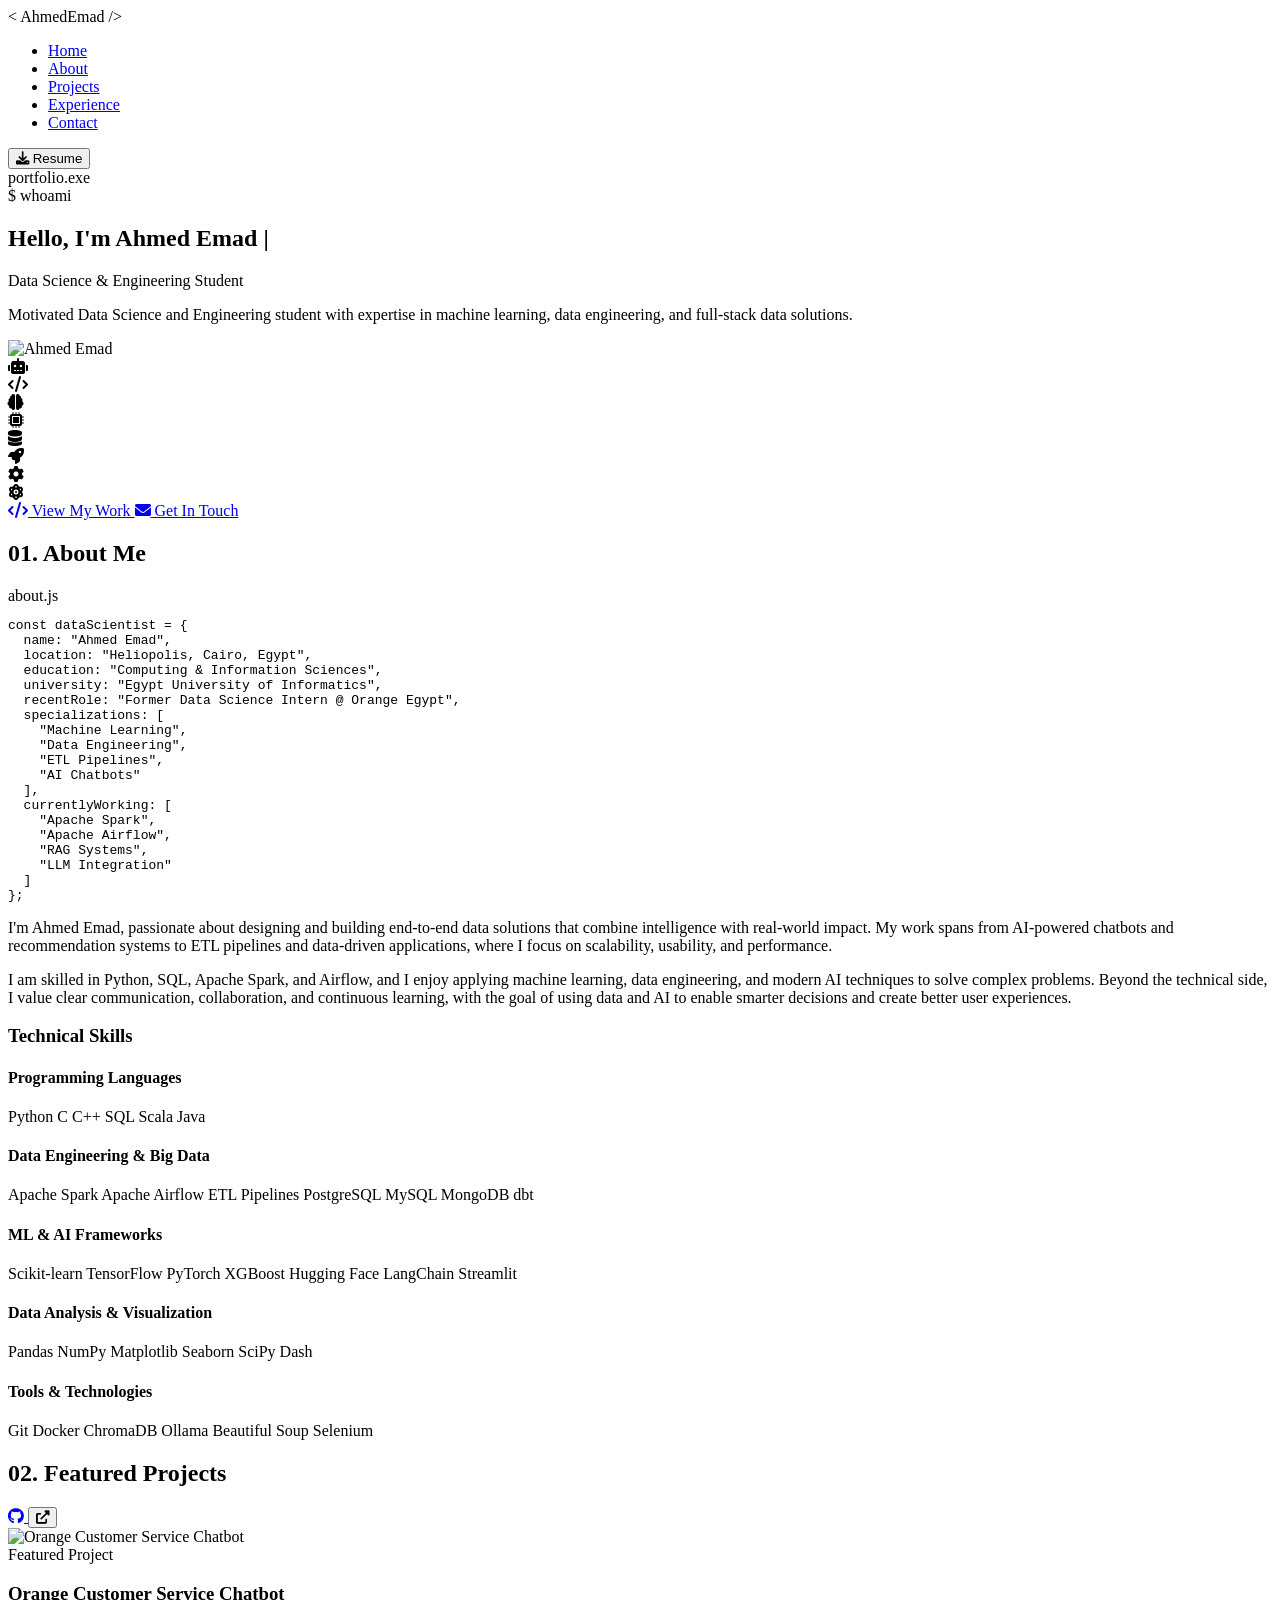
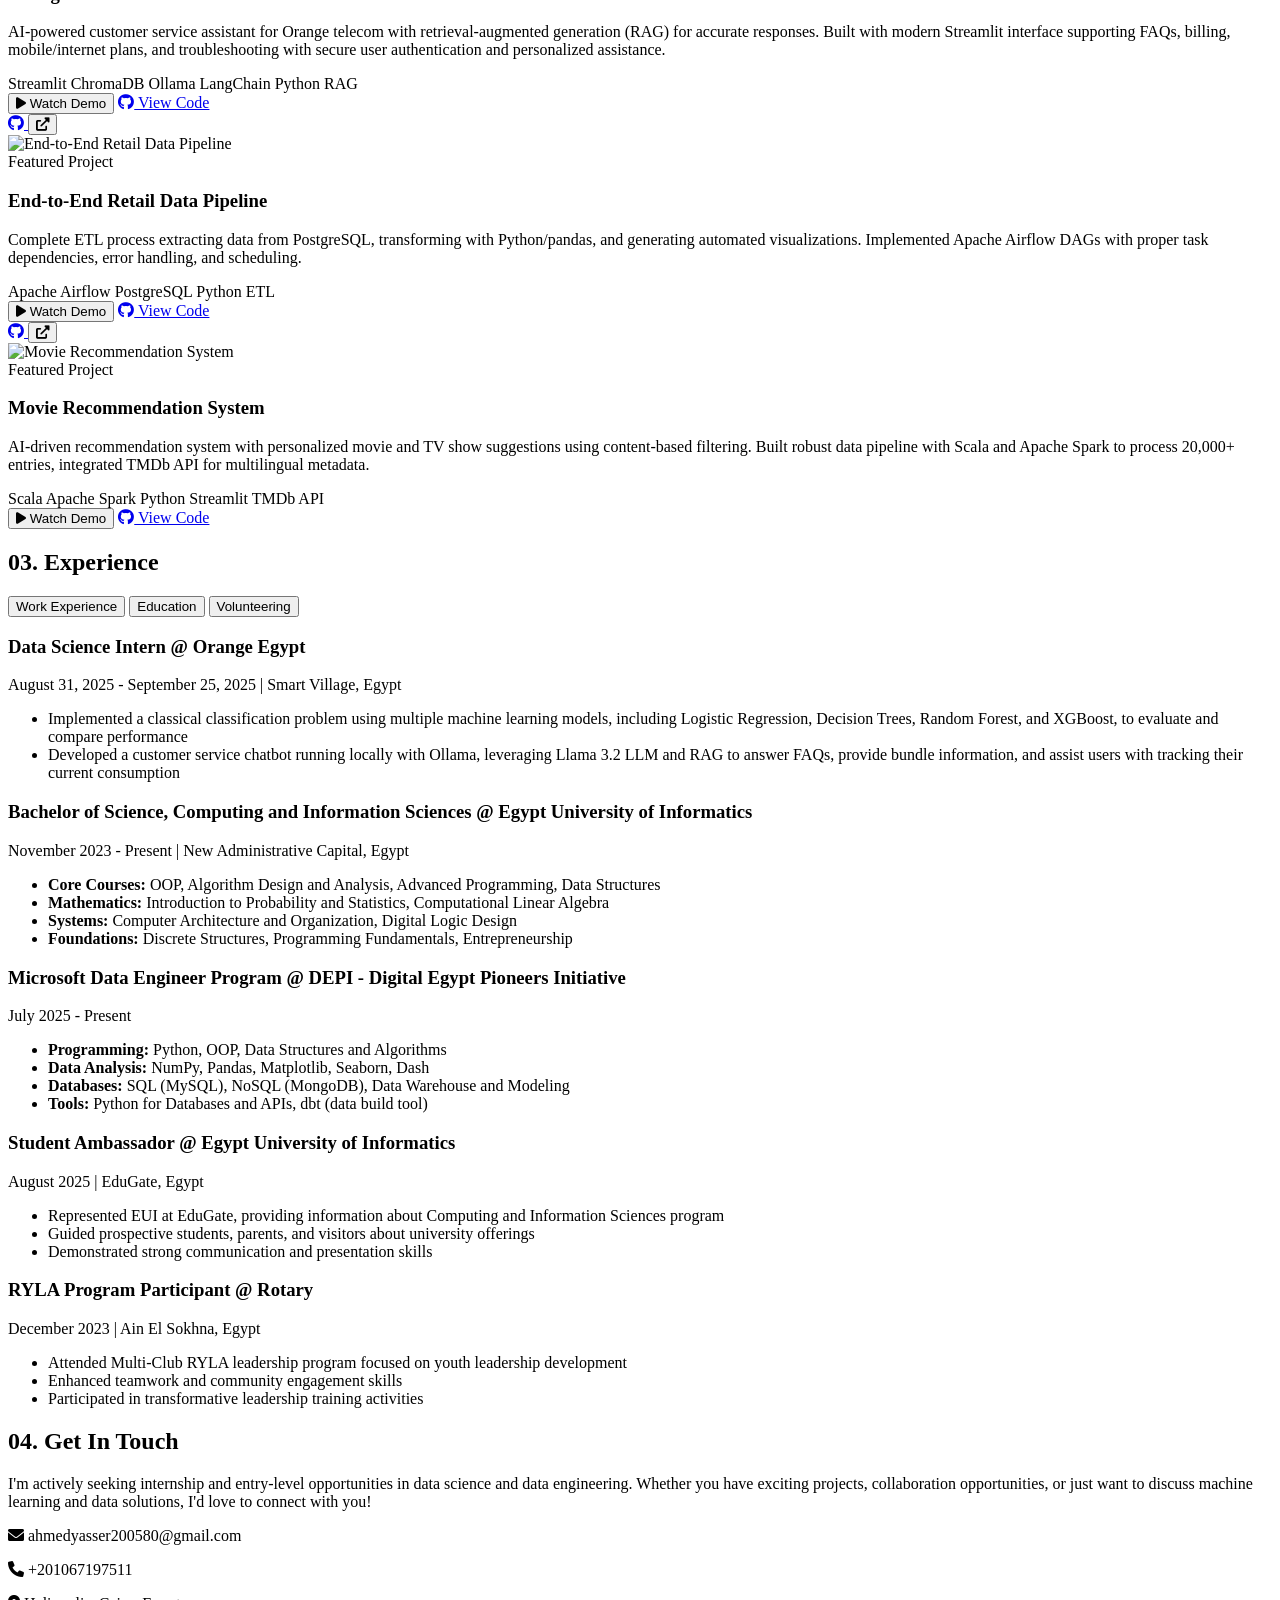
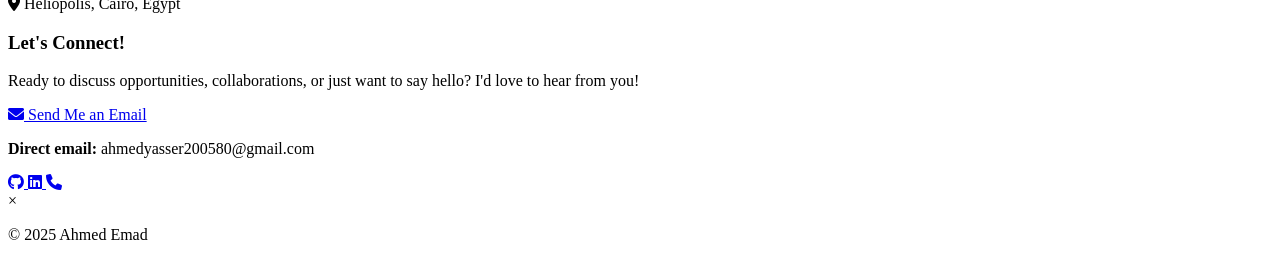
==== index.htm @ 34016d6b "Create index.htm" ====
<!DOCTYPE html>
<html lang="en" data-theme="dark">
<head>
    <meta charset="UTF-8">
    <meta name="viewport" content="width=device-width, initial-scale=1.0">
    <title>Ahmed Emad - Data Science & Engineering Portfolio</title>
    <link rel="stylesheet" href="styles.css">
    <link href="https://cdnjs.cloudflare.com/ajax/libs/font-awesome/6.0.0/css/all.min.css" rel="stylesheet">
    <link href="https://fonts.googleapis.com/css2?family=Fira+Code:wght@300;400;500;600;700&family=Inter:wght@300;400;500;600;700&display=swap" rel="stylesheet">
</head>
<body>
    <!-- Navigation -->
    <nav class="navbar" id="navbar">
        <div class="nav-container">
            <div class="nav-logo">
                <span class="code-bracket">&lt;</span>
                <span class="logo-text">AhmedEmad</span>
                <span class="code-bracket">/&gt;</span>
            </div>
            <ul class="nav-menu" id="nav-menu">
                <li class="nav-item">
                    <a href="#home" class="nav-link">Home</a>
                </li>
                <li class="nav-item">
                    <a href="#about" class="nav-link">About</a>
                </li>
                <li class="nav-item">
                    <a href="#projects" class="nav-link">Projects</a>
                </li>
                <li class="nav-item">
                    <a href="#experience" class="nav-link">Experience</a>
                </li>
                <li class="nav-item">
                    <a href="#contact" class="nav-link">Contact</a>
                </li>
            </ul>
            <div class="nav-controls">
                <button class="resume-btn" id="resume-btn">
                    <i class="fas fa-download"></i>
                    Resume
                </button>
                <div class="hamburger" id="hamburger">
                    <span></span>
                    <span></span>
                    <span></span>
                </div>
            </div>
        </div>
    </nav>

    <!-- Particles Background -->
    <div id="particles-js"></div>

    <!-- Home Section -->
    <section id="home" class="hero">
        <div class="hero-content">
            <div class="hero-main">
                <div class="hero-text">
                    <div class="terminal-window">
                        <div class="terminal-header">
                            <div class="terminal-controls">
                                <span class="control red"></span>
                                <span class="control yellow"></span>
                                <span class="control green"></span>
                            </div>
                            <div class="terminal-title">portfolio.exe</div>
                        </div>
                        <div class="terminal-body">
                            <div class="terminal-line">
                                <span class="prompt">$</span>
                                <span class="command">whoami</span>
                            </div>
                            <div class="terminal-output">
                                <h1 class="hero-title">
                                    <span class="greeting">Hello, I'm</span>
                                    <span class="name typing-text" id="typing-text">Ahmed Emad</span>
                                    <span class="cursor">|</span>
                                </h1>
                                <div class="hero-subtitle">
                                    <span class="role" id="role-text">Data Science & Engineering Student</span>
                                </div>
                                <p class="hero-description">
                                    Motivated Data Science and Engineering student with expertise in machine learning,
                                    data engineering, and full-stack data solutions.
                                </p>
                            </div>
                        </div>
                    </div>
                </div>
                <div class="hero-photo">
                    <div class="photo-container">
                        <div class="photo-frame">
                            <img src="ahmed-photo.jpg" alt="Ahmed Emad" class="profile-photo">
                            <div class="photo-overlay">
                                <div class="photo-border"></div>
                            </div>
                        </div>
                        <div class="photo-decorations">
                            <!-- Floating Tech Icons -->
                            <div class="floating-icon icon-1">
                                <i class="fas fa-robot"></i>
                            </div>
                            <div class="floating-icon icon-2">
                                <i class="fas fa-code"></i>
                            </div>
                            <div class="floating-icon icon-3">
                                <i class="fas fa-brain"></i>
                            </div>
                            <div class="floating-icon icon-4">
                                <i class="fas fa-microchip"></i>
                            </div>
                            <div class="floating-icon icon-5">
                                <i class="fas fa-database"></i>
                            </div>
                            <div class="floating-icon icon-6">
                                <i class="fas fa-rocket"></i>
                            </div>
                            
                            <!-- Geometric Shapes -->
                            <div class="geometric-shape shape-1"></div>
                            <div class="geometric-shape shape-2"></div>
                            
                            <!-- Rotating Elements -->
                            <div class="rotating-element element-1">
                                <i class="fas fa-cog"></i>
                            </div>
                            <div class="rotating-element element-2">
                                <i class="fas fa-atom"></i>
                            </div>
                        </div>
                    </div>
                </div>
            </div>
            <div class="hero-actions">
                <a href="#projects" class="cta-btn primary">
                    <i class="fas fa-code"></i>
                    View My Work
                </a>
                <a href="#contact" class="cta-btn secondary">
                    <i class="fas fa-envelope"></i>
                    Get In Touch
                </a>
            </div>
        </div>
        <div class="scroll-indicator">
            <div class="scroll-arrow"></div>
        </div>
    </section>

    <!-- About Section -->
    <section id="about" class="section">
        <div class="container">
            <h2 class="section-title">
                <span class="section-number">01.</span>
                About Me
                <span class="title-underline"></span>
            </h2>
            <div class="about-content">
                <div class="about-text">
                    <div class="code-block">
                        <div class="code-header">
                            <span class="file-name">about.js</span>
                        </div>
                        <div class="code-content">
                            <pre><code><span class="keyword">const</span> <span class="variable">dataScientist</span> = {
  <span class="property">name</span>: <span class="string">"Ahmed Emad"</span>,
  <span class="property">location</span>: <span class="string">"Heliopolis, Cairo, Egypt"</span>,
  <span class="property">education</span>: <span class="string">"Computing & Information Sciences"</span>,
  <span class="property">university</span>: <span class="string">"Egypt University of Informatics"</span>,
  <span class="property">recentRole</span>: <span class="string">"Former Data Science Intern @ Orange Egypt"</span>,
  <span class="property">specializations</span>: [
    <span class="string">"Machine Learning"</span>,
    <span class="string">"Data Engineering"</span>,
    <span class="string">"ETL Pipelines"</span>,
    <span class="string">"AI Chatbots"</span>
  ],
  <span class="property">currentlyWorking</span>: [
    <span class="string">"Apache Spark"</span>,
    <span class="string">"Apache Airflow"</span>,
    <span class="string">"RAG Systems"</span>,
    <span class="string">"LLM Integration"</span>
  ]
};</code></pre>
                        </div>
                    </div>
                    <p>
                        I'm Ahmed Emad, passionate about designing and building end-to-end data solutions that combine intelligence with real-world impact. My work spans from AI-powered chatbots and recommendation systems to ETL pipelines and data-driven applications, where I focus on scalability, usability, and performance.
                    </p>
                    <p>
                        I am skilled in Python, SQL, Apache Spark, and Airflow, and I enjoy applying machine learning, data engineering, and modern AI techniques to solve complex problems. Beyond the technical side, I value clear communication, collaboration, and continuous learning, with the goal of using data and AI to enable smarter decisions and create better user experiences.
                    </p>
                </div>
                <div class="skills-section">
                    <h3>Technical Skills</h3>
                    <div class="skills-grid">
                        <div class="skill-category">
                            <h4>Programming Languages</h4>
                            <div class="skill-tags">
                                <span class="skill-tag">Python</span>
                                <span class="skill-tag">C</span>
                                <span class="skill-tag">C++</span>
                                <span class="skill-tag">SQL</span>
                                <span class="skill-tag">Scala</span>
                                <span class="skill-tag">Java</span>
                            </div>
                        </div>
                        <div class="skill-category">
                            <h4>Data Engineering & Big Data</h4>
                            <div class="skill-tags">
                                <span class="skill-tag">Apache Spark</span>
                                <span class="skill-tag">Apache Airflow</span>
                                <span class="skill-tag">ETL Pipelines</span>
                                <span class="skill-tag">PostgreSQL</span>
                                <span class="skill-tag">MySQL</span>
                                <span class="skill-tag">MongoDB</span>
                                <span class="skill-tag">dbt</span>
                            </div>
                        </div>
                        <div class="skill-category">
                            <h4>ML & AI Frameworks</h4>
                            <div class="skill-tags">
                                <span class="skill-tag">Scikit-learn</span>
                                <span class="skill-tag">TensorFlow</span>
                                <span class="skill-tag">PyTorch</span>
                                <span class="skill-tag">XGBoost</span>
                                <span class="skill-tag">Hugging Face</span>
                                <span class="skill-tag">LangChain</span>
                                <span class="skill-tag">Streamlit</span>
                            </div>
                        </div>
                        <div class="skill-category">
                            <h4>Data Analysis & Visualization</h4>
                            <div class="skill-tags">
                                <span class="skill-tag">Pandas</span>
                                <span class="skill-tag">NumPy</span>
                                <span class="skill-tag">Matplotlib</span>
                                <span class="skill-tag">Seaborn</span>
                                <span class="skill-tag">SciPy</span>
                                <span class="skill-tag">Dash</span>
                            </div>
                        </div>
                        <div class="skill-category">
                            <h4>Tools & Technologies</h4>
                            <div class="skill-tags">
                                <span class="skill-tag">Git</span>
                                <span class="skill-tag">Docker</span>
                                <span class="skill-tag">ChromaDB</span>
                                <span class="skill-tag">Ollama</span>
                                <span class="skill-tag">Beautiful Soup</span>
                                <span class="skill-tag">Selenium</span>
                            </div>
                        </div>
                    </div>
                </div>
            </div>
        </div>
    </section>

    <!-- Projects Section -->
    <section id="projects" class="section">
        <div class="container">
            <h2 class="section-title">
                <span class="section-number">02.</span>
                Featured Projects
                <span class="title-underline"></span>
            </h2>
            <div class="projects-grid">
                <div class="project-card featured">
                    <div class="project-image">
                        <div class="project-overlay">
                            <div class="project-links">
                                <a href="https://github.com/AhmedYasserEssam/Orange_customer_service_chatbot.git" class="project-link" target="_blank" rel="noopener noreferrer">
                                    <i class="fab fa-github"></i>
                                </a>
                                <button class="project-link video-expand-btn" onclick="openVideoModal('orange-chatbot-video')">
                                    <i class="fas fa-external-link-alt"></i>
                                </button>
                            </div>
                        </div>
                        <img src="orange_logo.png" alt="Orange Customer Service Chatbot">
                    </div>
                    <div class="project-content">
                        <span class="project-type">Featured Project</span>
                        <h3 class="project-title">Orange Customer Service Chatbot</h3>
                        <p class="project-description">
                            AI-powered customer service assistant for Orange telecom with retrieval-augmented generation (RAG)
                            for accurate responses. Built with modern Streamlit interface supporting FAQs, billing, mobile/internet
                            plans, and troubleshooting with secure user authentication and personalized assistance.
                        </p>
                        <div class="project-tech">
                            <span class="tech-tag">Streamlit</span>
                            <span class="tech-tag">ChromaDB</span>
                            <span class="tech-tag">Ollama</span>
                            <span class="tech-tag">LangChain</span>
                            <span class="tech-tag">Python</span>
                            <span class="tech-tag">RAG</span>
                        </div>
                        <div class="project-actions">
                            <button class="demo-video-btn" onclick="openVideoModal('orange-chatbot-video')">
                                <i class="fas fa-play"></i>
                                Watch Demo
                            </button>
                            <a href="https://github.com/AhmedYasserEssam/Orange_customer_service_chatbot.git" class="github-btn" target="_blank" rel="noopener noreferrer">
                                <i class="fab fa-github"></i>
                                View Code
                            </a>
                        </div>
                    </div>
                </div>

                <div class="project-card featured">
                    <div class="project-image">
                        <div class="project-overlay">
                            <div class="project-links">
                                <a href="https://github.com/AhmedYasserEssam/Retail-Data-Pipeline.git" class="project-link" target="_blank" rel="noopener noreferrer">
                                    <i class="fab fa-github"></i>
                                </a>
                                <button class="project-link video-expand-btn" onclick="openVideoModal('capstone-project-video')">
                                    <i class="fas fa-external-link-alt"></i>
                                </button>
                            </div>
                        </div>
                        <img src="ETL_photo.jpg" alt="End-to-End Retail Data Pipeline">
                    </div>
                    <div class="project-content">
                        <span class="project-type">Featured Project</span>
                        <h3 class="project-title">End-to-End Retail Data Pipeline</h3>
                        <p class="project-description">
                            Complete ETL process extracting data from PostgreSQL, transforming with Python/pandas,
                            and generating automated visualizations. Implemented Apache Airflow DAGs with proper
                            task dependencies, error handling, and scheduling.
                        </p>
                        <div class="project-tech">
                            <span class="tech-tag">Apache Airflow</span>
                            <span class="tech-tag">PostgreSQL</span>
                            <span class="tech-tag">Python</span>
                            <span class="tech-tag">ETL</span>
                        </div>
                        <div class="project-actions">
                            <button class="demo-video-btn" onclick="openVideoModal('capstone-project-video')">
                                <i class="fas fa-play"></i>
                                Watch Demo
                            </button>
                            <a href="https://github.com/AhmedYasserEssam/Retail-Data-Pipeline.git" class="github-btn" target="_blank" rel="noopener noreferrer">
                                <i class="fab fa-github"></i>
                                View Code
                            </a>
                        </div>
                    </div>
                </div>

                <div class="project-card featured">
                    <div class="project-image">
                        <div class="project-overlay">
                            <div class="project-links">
                                <a href="https://github.com/AhmedYasserEssam/MovieMate-AI.git" class="project-link" target="_blank" rel="noopener noreferrer">
                                    <i class="fab fa-github"></i>
                                </a>
                                <button class="project-link video-expand-btn" onclick="openVideoModal('moviemate-ai-video')">
                                    <i class="fas fa-external-link-alt"></i>
                                </button>
                            </div>
                        </div>
                        <img src="MovieMateAI.jpg" alt="Movie Recommendation System">
                    </div>
                    <div class="project-content">
                        <span class="project-type">Featured Project</span>
                        <h3 class="project-title">Movie Recommendation System</h3>
                        <p class="project-description">
                            AI-driven recommendation system with personalized movie and TV show suggestions using
                            content-based filtering. Built robust data pipeline with Scala and Apache Spark to
                            process 20,000+ entries, integrated TMDb API for multilingual metadata.
                        </p>
                        <div class="project-tech">
                            <span class="tech-tag">Scala</span>
                            <span class="tech-tag">Apache Spark</span>
                            <span class="tech-tag">Python</span>
                            <span class="tech-tag">Streamlit</span>
                            <span class="tech-tag">TMDb API</span>
                        </div>
                        <div class="project-actions">
                            <button class="demo-video-btn" onclick="openVideoModal('moviemate-ai-video')">
                                <i class="fas fa-play"></i>
                                Watch Demo
                            </button>
                            <a href="https://github.com/AhmedYasserEssam/MovieMate-AI.git" class="github-btn" target="_blank" rel="noopener noreferrer">
                                <i class="fab fa-github"></i>
                                View Code
                            </a>
                        </div>
                    </div>
                </div>

            </div>
        </div>
    </section>

    <!-- Experience Section -->
    <section id="experience" class="section">
        <div class="container">
            <h2 class="section-title">
                <span class="section-number">03.</span>
                Experience
                <span class="title-underline"></span>
            </h2>
            <div class="experience-content">
                <div class="experience-tabs">
                    <button class="tab-button active" data-tab="work">
                        Work Experience
                    </button>
                    <button class="tab-button" data-tab="education">
                        Education
                    </button>
                    <button class="tab-button" data-tab="volunteering">
                        Volunteering
                    </button>
                </div>
                <div class="experience-panels">
                    <div class="experience-panel active" id="work">
                        <div class="experience-item">
                            <h3 class="experience-title">
                                Data Science Intern
                                <span class="company">@ Orange Egypt</span>
                            </h3>
                            <p class="experience-date">August 31, 2025 - September 25, 2025 | Smart Village, Egypt</p>
                            <ul class="experience-list">
                                <li>Implemented a classical classification problem using multiple machine learning models, including Logistic Regression, Decision Trees, Random Forest, and XGBoost, to evaluate and compare performance</li>
                                <li>Developed a customer service chatbot running locally with Ollama, leveraging Llama 3.2 LLM and RAG to answer FAQs, provide bundle information, and assist users with tracking their current consumption</li>
                            </ul>
                        </div>
                    </div>
                    <div class="experience-panel" id="education">
                        <div class="experience-item">
                            <h3 class="experience-title">
                                Bachelor of Science, Computing and Information Sciences
                                <span class="company">@ Egypt University of Informatics</span>
                            </h3>
                            <p class="experience-date">November 2023 - Present | New Administrative Capital, Egypt</p>
                            <ul class="experience-list">
                                <li><strong>Core Courses:</strong> OOP, Algorithm Design and Analysis, Advanced Programming, Data Structures</li>
                                <li><strong>Mathematics:</strong> Introduction to Probability and Statistics, Computational Linear Algebra</li>
                                <li><strong>Systems:</strong> Computer Architecture and Organization, Digital Logic Design</li>
                                <li><strong>Foundations:</strong> Discrete Structures, Programming Fundamentals, Entrepreneurship</li>
                            </ul>
                        </div>
                        <div class="experience-item">
                            <h3 class="experience-title">
                                Microsoft Data Engineer Program
                                <span class="company">@ DEPI - Digital Egypt Pioneers Initiative</span>
                            </h3>
                            <p class="experience-date">July 2025 - Present</p>
                            <ul class="experience-list">
                                <li><strong>Programming:</strong> Python, OOP, Data Structures and Algorithms</li>
                                <li><strong>Data Analysis:</strong> NumPy, Pandas, Matplotlib, Seaborn, Dash</li>
                                <li><strong>Databases:</strong> SQL (MySQL), NoSQL (MongoDB), Data Warehouse and Modeling</li>
                                <li><strong>Tools:</strong> Python for Databases and APIs, dbt (data build tool)</li>
                            </ul>
                        </div>
                    </div>
                    <div class="experience-panel" id="volunteering">
                        <div class="experience-item">
                            <h3 class="experience-title">
                                Student Ambassador
                                <span class="company">@ Egypt University of Informatics</span>
                            </h3>
                            <p class="experience-date">August 2025 | EduGate, Egypt</p>
                            <ul class="experience-list">
                                <li>Represented EUI at EduGate, providing information about Computing and Information Sciences program</li>
                                <li>Guided prospective students, parents, and visitors about university offerings</li>
                                <li>Demonstrated strong communication and presentation skills</li>
                            </ul>
                        </div>
                        <div class="experience-item">
                            <h3 class="experience-title">
                                RYLA Program Participant
                                <span class="company">@ Rotary</span>
                            </h3>
                            <p class="experience-date">December 2023 | Ain El Sokhna, Egypt</p>
                            <ul class="experience-list">
                                <li>Attended Multi-Club RYLA leadership program focused on youth leadership development</li>
                                <li>Enhanced teamwork and community engagement skills</li>
                                <li>Participated in transformative leadership training activities</li>
                            </ul>
                        </div>
                    </div>
                </div>
            </div>
        </div>
    </section>

    <!-- Contact Section -->
    <section id="contact" class="section">
        <div class="container">
            <h2 class="section-title">
                <span class="section-number">04.</span>
                Get In Touch
                <span class="title-underline"></span>
            </h2>
            <div class="contact-content">
                <div class="contact-text">
                    <p class="contact-description">
                        I'm actively seeking internship and entry-level opportunities in data science and data engineering.
                        Whether you have exciting projects, collaboration opportunities, or just want to discuss
                        machine learning and data solutions, I'd love to connect with you!
                    </p>
                    <div class="contact-info">
                        <p><i class="fas fa-envelope"></i> ahmedyasser200580@gmail.com</p>
                        <p><i class="fas fa-phone"></i> +201067197511</p>
                        <p><i class="fas fa-map-marker-alt"></i> Heliopolis, Cairo, Egypt</p>
                    </div>
                </div>
                <div class="contact-form-container">
                    <div class="contact-cta">
                        <h3>Let's Connect!</h3>
                        <p>Ready to discuss opportunities, collaborations, or just want to say hello? I'd love to hear from you!</p>
                        <a href="mailto:ahmedyasser200580@gmail.com?subject=Portfolio%20Inquiry&body=Hello%20Ahmed,%0D%0A%0D%0AI%20found%20your%20portfolio%20and%20would%20like%20to%20get%20in%20touch%20about:%0D%0A%0D%0A" class="email-btn">
                            <i class="fas fa-envelope"></i>
                            Send Me an Email
                        </a>
                        <div class="email-preview">
                            <p><strong>Direct email:</strong> ahmedyasser200580@gmail.com</p>
                        </div>
                    </div>
                </div>
                <div class="social-links">
                    <a href="https://github.com/AhmedYasserEssam" class="social-link" title="GitHub Profile" target="_blank" rel="noopener noreferrer">
                        <i class="fab fa-github"></i>
                    </a>
                    <a href="https://www.linkedin.com/in/ahmed-yasser-essam" class="social-link" title="LinkedIn Profile" target="_blank" rel="noopener noreferrer">
                        <i class="fab fa-linkedin"></i>
                    </a>
                    <a href="tel:+201067197511" class="social-link" title="Call Me">
                        <i class="fas fa-phone"></i>
                    </a>
                </div>
            </div>
        </div>
    </section>

    <!-- Video Modal -->
    <div id="video-modal" class="video-modal">
        <div class="video-modal-content">
            <span class="video-modal-close" onclick="closeVideoModal()">&times;</span>
            <video id="orange-chatbot-video" controls autoplay loop muted width="100%" height="auto" style="display: none;">
                <source src="orange-chatbot-demo.mp4" type="video/mp4; codecs=avc1.42E01E,mp4a.40.2">
                <source src="orange-chatbot-demo.webm" type="video/webm; codecs=vp9,vorbis">
                Your browser does not support the video tag.
            </video>
            <video id="capstone-project-video" controls autoplay loop muted width="100%" height="auto" style="display: none;">
                <source src="Capstone_project.mp4" type="video/mp4">
                Your browser does not support the video tag.
            </video>
            <video id="moviemate-ai-video" controls autoplay loop muted width="100%" height="auto" style="display: none;">
                <source src="MovieMateAI.mp4" type="video/mp4">
                Your browser does not support the video tag.
            </video>
            <div id="orange-chatbot-info" class="video-modal-info" style="display: none;">
                <h3>Orange Customer Service Chatbot</h3>
                <p>AI-powered customer service assistant with retrieval-augmented generation (RAG)</p>
            </div>
            <div id="capstone-project-info" class="video-modal-info" style="display: none;">
                <h3>End-to-End Retail Data Pipeline</h3>
                <p>Complete ETL process with Apache Airflow, PostgreSQL, and automated visualizations</p>
            </div>
            <div id="moviemate-ai-info" class="video-modal-info" style="display: none;">
                <h3>Movie Recommendation System</h3>
                <p>AI-driven recommendation system with Scala, Apache Spark, and TMDb API integration</p>
            </div>
        </div>
    </div>

    <!-- Footer -->
    <footer class="footer">
        <div class="container">
            <p>&copy; 2025 Ahmed Emad</p>
        </div>
    </footer>

    <!-- Scripts -->
    <script src="https://cdn.jsdelivr.net/particles.js/2.0.0/particles.min.js"></script>
    <script src="script.js"></script>
</body>
</html>
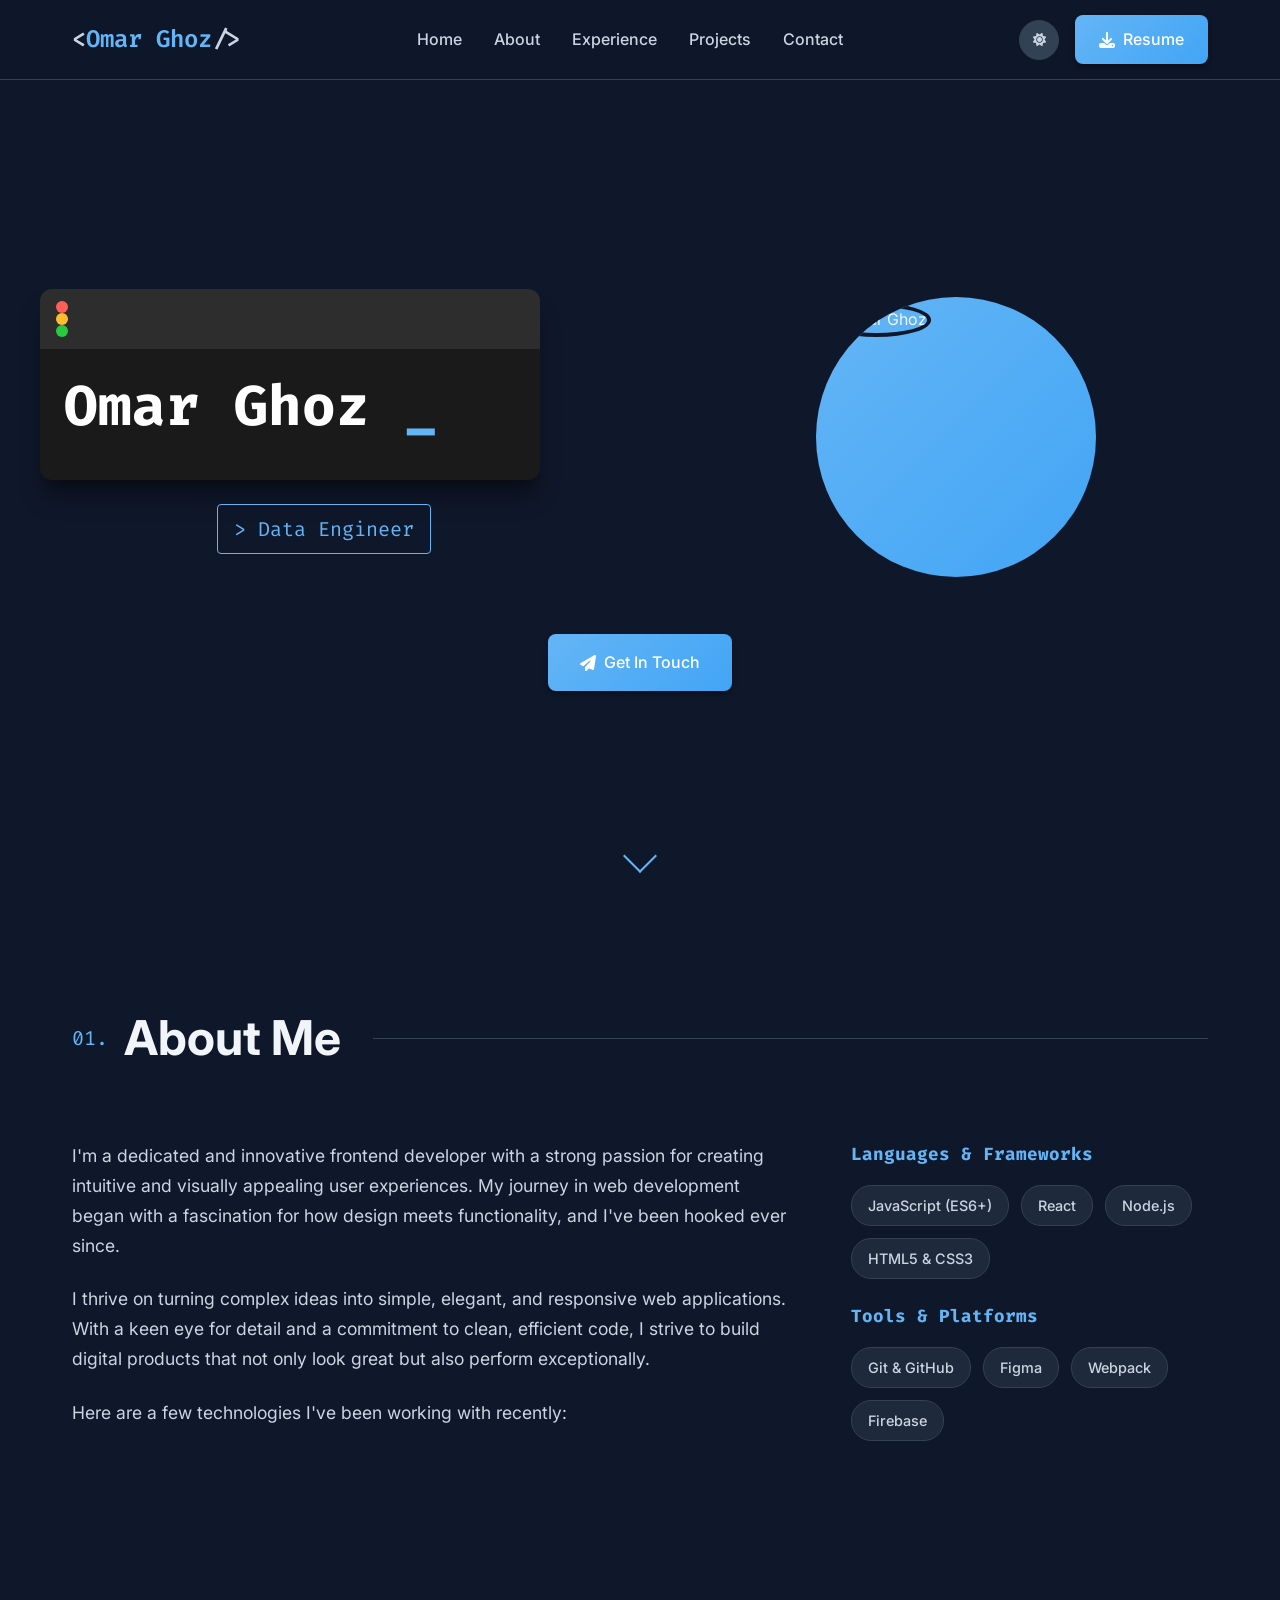
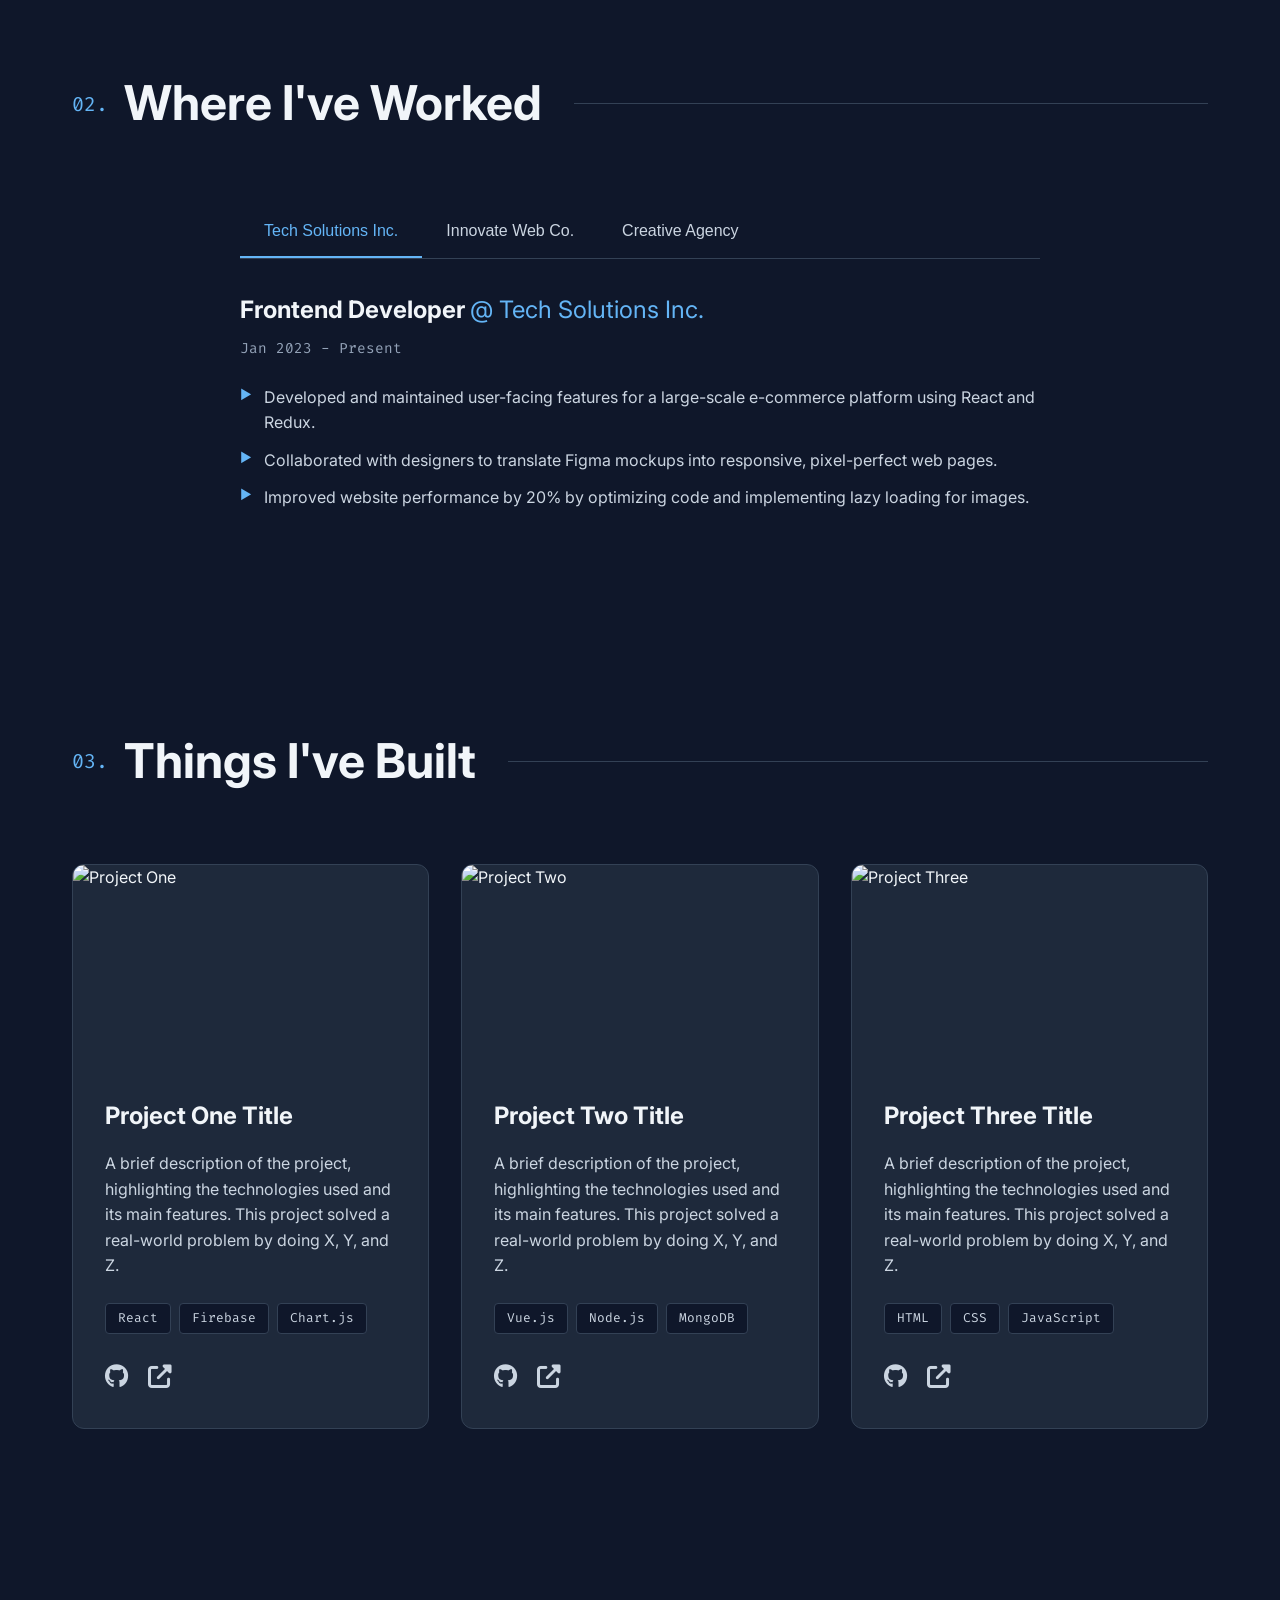
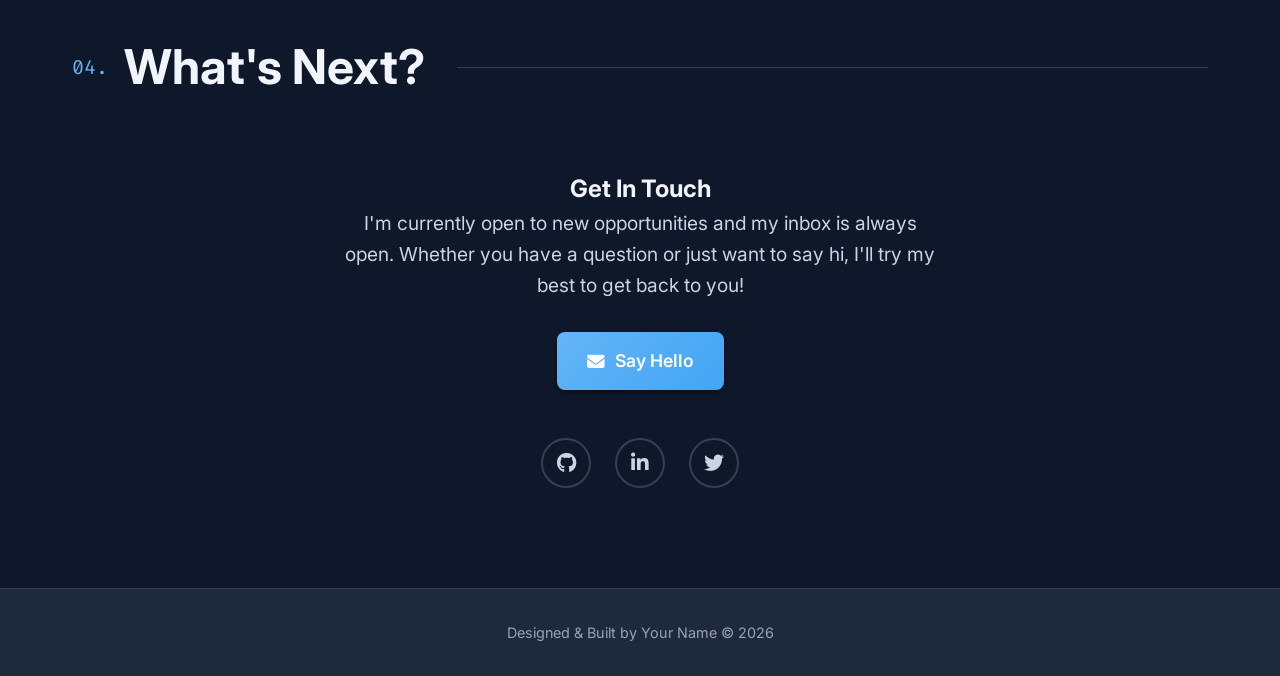
==== commit 1e10d2cd: "Update index.htm" ====
--- a/index.htm
+++ b/index.htm
@@ -3,42 +3,851 @@
 <head>
     <meta charset="UTF-8">
     <meta name="viewport" content="width=device-width, initial-scale=1.0">
-    <title>Ahmed Emad - Data Science & Engineering Portfolio</title>
-    <link rel="stylesheet" href="styles.css">
-    <link href="https://cdnjs.cloudflare.com/ajax/libs/font-awesome/6.0.0/css/all.min.css" rel="stylesheet">
-    <link href="https://fonts.googleapis.com/css2?family=Fira+Code:wght@300;400;500;600;700&family=Inter:wght@300;400;500;600;700&display=swap" rel="stylesheet">
+    <title>Portfolio | Omar Ghoz</title>
+    <!-- Fonts -->
+    <link rel="preconnect" href="https://fonts.googleapis.com">
+    <link rel="preconnect" href="https://fonts.gstatic.com" crossorigin>
+    <link href="https://fonts.googleapis.com/css2?family=Inter:wght@400;500;600;700&family=Fira+Code:wght@400;500&display=swap" rel="stylesheet">
+    <!-- Icons -->
+    <link rel="stylesheet" href="https://cdnjs.cloudflare.com/ajax/libs/font-awesome/6.5.1/css/all.min.css" xintegrity="sha512-DTOQO9RWCH3ppGqcWaEA1BIZOC6xxalwEsw9c2QQeAIftl+Vegovlnee1c9QX4TctnWMn13TZye+giMm8e2LwA==" crossorigin="anonymous" referrerpolicy="no-referrer" />
+    <style>
+        /* CSS Reset and Variables */
+        :root {
+            /* Light Theme Colors */
+            --bg-primary: #ffffff;
+            --bg-secondary: #f8fafc;
+            --bg-tertiary: #e2e8f0;
+            --text-primary: #1a202c;
+            --text-secondary: #4a5568;
+            --text-muted: #718096;
+            --accent-primary: #64b5f6;
+            --accent-secondary: #42a5f5;
+            --accent-gradient: linear-gradient(135deg, #64b5f6 0%, #42a5f5 100%);
+            --border-color: #e2e8f0;
+            --shadow-sm: 0 1px 3px 0 rgba(0, 0, 0, 0.1), 0 1px 2px 0 rgba(0, 0, 0, 0.06);
+            --shadow-md: 0 4px 6px -1px rgba(0, 0, 0, 0.1), 0 2px 4px -1px rgba(0, 0, 0, 0.06);
+            --shadow-lg: 0 10px 15px -3px rgba(0, 0, 0, 0.1), 0 4px 6px -2px rgba(0, 0, 0, 0.05);
+            --shadow-xl: 0 20px 25px -5px rgba(0, 0, 0, 0.1), 0 10px 10px -5px rgba(0, 0, 0, 0.04);
+
+            /* Terminal Colors */
+            --terminal-bg: #1a1a1a;
+            --terminal-text: #64b5f6;
+            --terminal-prompt: #ffb74d;
+            --terminal-command: #ffffff;
+
+            /* Code Syntax Colors */
+            --code-bg: #2d3748;
+            --code-text: #e2e8f0;
+            --code-keyword: #64b5f6;
+            --code-string: #ffcb6b;
+            --code-variable: #82aaff;
+            --code-property: #f07178;
+            --code-comment: #546e7a;
+
+            /* Typography */
+            --font-primary: 'Inter', sans-serif;
+            --font-code: 'Fira Code', monospace;
+
+            /* Spacing */
+            --nav-height: 80px;
+            --section-padding: 100px 0;
+
+            /* Animations */
+            --transition-fast: 0.2s ease;
+            --transition-normal: 0.3s ease;
+            --transition-slow: 0.5s ease;
+        }
+
+        /* Dark Theme */
+        [data-theme="dark"] {
+            --bg-primary: #0f172a;
+            --bg-secondary: #1e293b;
+            --bg-tertiary: #334155;
+            --text-primary: #f1f5f9;
+            --text-secondary: #cbd5e1;
+            --text-muted: #94a3b8;
+            --accent-primary: #64b5f6;
+            --accent-secondary: #42a5f5;
+            --border-color: #334155;
+            --shadow-sm: 0 1px 3px 0 rgba(0, 0, 0, 0.3), 0 1px 2px 0 rgba(0, 0, 0, 0.2);
+            --shadow-md: 0 4px 6px -1px rgba(0, 0, 0, 0.3), 0 2px 4px -1px rgba(0, 0, 0, 0.2);
+            --shadow-lg: 0 10px 15px -3px rgba(0, 0, 0, 0.3), 0 4px 6px -2px rgba(0, 0, 0, 0.2);
+            --shadow-xl: 0 20px 25px -5px rgba(0, 0, 0, 0.4), 0 10px 10px -5px rgba(0, 0, 0, 0.2);
+        }
+
+        * {
+            margin: 0;
+            padding: 0;
+            box-sizing: border-box;
+        }
+
+        html {
+            scroll-behavior: smooth;
+            font-size: 16px;
+        }
+
+        body {
+            font-family: var(--font-primary);
+            background-color: var(--bg-primary);
+            color: var(--text-primary);
+            line-height: 1.6;
+            overflow-x: hidden;
+            transition: background-color var(--transition-normal), color var(--transition-normal);
+        }
+
+        /* Container */
+        .container {
+            max-width: 1200px;
+            margin: 0 auto;
+            padding: 0 2rem;
+        }
+
+        /* Particles Background */
+        #particles-js {
+            position: fixed;
+            top: 0;
+            left: 0;
+            width: 100%;
+            height: 100%;
+            z-index: -1;
+            opacity: 0.6;
+        }
+
+        /* Navigation */
+        .navbar {
+            position: fixed;
+            top: 0;
+            left: 0;
+            width: 100%;
+            height: var(--nav-height);
+            background: rgba(255, 255, 255, 0.95);
+            backdrop-filter: blur(10px);
+            border-bottom: 1px solid var(--border-color);
+            z-index: 1000;
+            transition: all var(--transition-normal);
+        }
+
+        [data-theme="dark"] .navbar {
+            background: rgba(15, 23, 42, 0.95);
+        }
+        
+        .nav-container {
+            max-width: 1200px;
+            margin: 0 auto;
+            padding: 0 2rem;
+            height: 100%;
+            display: flex;
+            align-items: center;
+            justify-content: space-between;
+        }
+
+        .nav-logo {
+            font-family: var(--font-code);
+            font-size: 1.5rem;
+            font-weight: 600;
+            color: var(--accent-primary);
+            text-decoration: none;
+        }
+
+        .code-bracket {
+            color: var(--text-secondary);
+        }
+
+        .nav-menu {
+            display: flex;
+            list-style: none;
+            gap: 2rem;
+        }
+
+        .nav-link {
+            color: var(--text-secondary);
+            text-decoration: none;
+            font-weight: 500;
+            position: relative;
+            transition: color var(--transition-fast);
+        }
+
+        .nav-link:hover {
+            color: var(--accent-primary);
+        }
+
+        .nav-link::after {
+            content: '';
+            position: absolute;
+            bottom: -5px;
+            left: 0;
+            width: 0;
+            height: 2px;
+            background: var(--accent-primary);
+            transition: width var(--transition-fast);
+        }
+
+        .nav-link:hover::after {
+            width: 100%;
+        }
+        
+        .nav-controls {
+            display: flex;
+            align-items: center;
+            gap: 1rem;
+        }
+
+        .theme-switcher {
+            background: var(--bg-tertiary);
+            border: 1px solid var(--border-color);
+            border-radius: 50%;
+            width: 40px;
+            height: 40px;
+            display: flex;
+            align-items: center;
+            justify-content: center;
+            cursor: pointer;
+            color: var(--text-secondary);
+            transition: all var(--transition-fast);
+        }
+        .theme-switcher:hover {
+            color: var(--accent-primary);
+            border-color: var(--accent-primary);
+        }
+
+        .resume-btn {
+            background: var(--accent-gradient);
+            color: white;
+            border: none;
+            padding: 0.75rem 1.5rem;
+            border-radius: 8px;
+            font-weight: 500;
+            cursor: pointer;
+            display: flex;
+            align-items: center;
+            gap: 0.5rem;
+            transition: all var(--transition-fast);
+            box-shadow: var(--shadow-md);
+            text-decoration: none;
+        }
+
+        .resume-btn:hover {
+            transform: translateY(-2px);
+            box-shadow: var(--shadow-lg);
+        }
+        
+        .hamburger {
+            display: none;
+            flex-direction: column;
+            cursor: pointer;
+            gap: 4px;
+        }
+
+        .hamburger span {
+            width: 25px;
+            height: 3px;
+            background: var(--text-primary);
+            border-radius: 2px;
+            transition: all var(--transition-fast);
+        }
+        
+        /* Hero Section */
+        .hero {
+            min-height: 100vh;
+            display: flex;
+            flex-direction: column;
+            justify-content: center;
+            align-items: center;
+            position: relative;
+            padding: var(--nav-height) 2rem 0;
+        }
+
+        .hero-content {
+            max-width: 1200px;
+            width: 100%;
+        }
+
+        .hero-main {
+            display: grid;
+            grid-template-columns: 1fr 1fr;
+            gap: 4rem;
+            align-items: center;
+            margin-bottom: 3rem;
+        }
+        
+        .hero-text {
+            text-align: left;
+        }
+        
+        .hero-photo {
+            display: flex;
+            justify-content: center;
+            align-items: center;
+        }
+        
+        .terminal-window {
+            background: var(--terminal-bg);
+            border-radius: 12px;
+            box-shadow: var(--shadow-xl);
+            overflow: hidden;
+            animation: slideUp 1s ease-out;
+            max-width: 500px;
+        }
+
+        .terminal-header {
+            background: #2d2d2d;
+            padding: 0.75rem 1rem;
+            display: flex;
+            align-items: center;
+            gap: 8px;
+        }
+
+        .terminal-controls .control {
+            width: 12px;
+            height: 12px;
+            border-radius: 50%;
+        }
+
+        .control.red { background: #ff5f57; }
+        .control.yellow { background: #ffbd2e; }
+        .control.green { background: #28ca42; }
+        
+        .terminal-body {
+            padding: 1.5rem;
+            font-family: var(--font-code);
+            text-align: left;
+        }
+
+        .hero-title {
+            font-size: clamp(2rem, 5vw, 3.5rem);
+            margin-bottom: 1rem;
+            line-height: 1.2;
+        }
+
+        .greeting {
+            color: var(--terminal-text);
+            font-size: 1.2rem;
+            display: block;
+            margin-bottom: 0.5rem;
+        }
+
+        .name {
+            color: var(--terminal-command);
+            font-weight: 700;
+        }
+
+        .cursor {
+            color: var(--terminal-text);
+            animation: blink 1s infinite;
+        }
+
+        @keyframes blink {
+            0%, 50% { opacity: 1; }
+            51%, 100% { opacity: 0; }
+        }
+
+        .hero-subtitle {
+            margin-top: 1.5rem;
+            margin-bottom: 2rem;
+            text-align: center;
+        }
+
+        .role {
+            font-family: var(--font-code);
+            font-size: 1.25rem;
+            color: var(--terminal-text);
+            padding: 0.5rem 1rem;
+            border: 1px solid var(--terminal-text);
+            border-radius: 4px;
+            display: inline-block;
+            animation: glow 2s ease-in-out infinite alternate;
+        }
+
+        @keyframes glow {
+            from { box-shadow: 0 0 5px var(--terminal-text); }
+            to { box-shadow: 0 0 20px var(--terminal-text); }
+        }
+
+        .hero-actions {
+            display: flex;
+            gap: 1rem;
+            justify-content: center;
+            flex-wrap: wrap;
+            margin-top: 2rem;
+        }
+
+        .cta-btn {
+            display: inline-flex;
+            align-items: center;
+            gap: 0.5rem;
+            padding: 1rem 2rem;
+            text-decoration: none;
+            border-radius: 8px;
+            font-weight: 500;
+            transition: all var(--transition-fast);
+            box-shadow: var(--shadow-md);
+        }
+
+        .cta-btn.primary {
+            background: var(--accent-gradient);
+            color: white;
+        }
+        
+        .cta-btn:hover {
+            transform: translateY(-3px);
+            box-shadow: var(--shadow-lg);
+        }
+
+        .photo-container {
+            position: relative;
+        }
+
+        .photo-frame {
+            position: relative;
+            width: 280px;
+            height: 280px;
+            border-radius: 50%;
+            overflow: hidden;
+            background: var(--accent-gradient);
+            padding: 6px;
+            animation: photoFloat 6s ease-in-out infinite;
+        }
+
+        .profile-photo {
+            width: 100%;
+            height: 100%;
+            object-fit: cover;
+            border-radius: 50%;
+            border: 4px solid var(--bg-primary);
+            transition: transform var(--transition-slow);
+        }
+        
+        @keyframes photoFloat {
+            0%, 100% { transform: translateY(0px); }
+            50% { transform: translateY(-10px); }
+        }
+        
+        .scroll-indicator {
+            position: absolute;
+            bottom: 2rem;
+            left: 50%;
+            transform: translateX(-50%);
+            animation: bounce 2s infinite;
+        }
+
+        .scroll-arrow {
+            width: 24px;
+            height: 24px;
+            border-right: 2px solid var(--accent-primary);
+            border-bottom: 2px solid var(--accent-primary);
+            transform: rotate(45deg);
+        }
+        
+        @keyframes bounce {
+            0%, 20%, 50%, 80%, 100% {
+                transform: translateX(-50%) translateY(0);
+            }
+            40% {
+                transform: translateX(-50%) translateY(-10px);
+            }
+            60% {
+                transform: translateX(-50%) translateY(-5px);
+            }
+        }
+        
+        /* Sections */
+        .section {
+            padding: var(--section-padding);
+        }
+
+        .section-title {
+            font-size: clamp(2rem, 4vw, 3rem);
+            margin-bottom: 4rem;
+            position: relative;
+            display: flex;
+            align-items: center;
+            gap: 1rem;
+        }
+
+        .section-number {
+            font-family: var(--font-code);
+            font-size: 1.25rem;
+            color: var(--accent-primary);
+            font-weight: 400;
+        }
+        
+        .title-underline {
+            flex: 1;
+            height: 1px;
+            background: var(--border-color);
+            margin-left: 1rem;
+        }
+        
+        /* About Section */
+        .about-content {
+            display: grid;
+            grid-template-columns: 2fr 1fr;
+            gap: 4rem;
+            align-items: start;
+        }
+        
+        .about-text p {
+            color: var(--text-secondary);
+            margin-bottom: 1.5rem;
+            font-size: 1.1rem;
+            line-height: 1.7;
+        }
+        
+        .skills-list-container h3 {
+            font-size: 1.5rem;
+            margin-bottom: 2rem;
+            color: var(--text-primary);
+        }
+
+        .skill-category h4 {
+            font-size: 1.1rem;
+            margin-bottom: 1rem;
+            color: var(--accent-primary);
+            font-family: var(--font-code);
+        }
+
+        .skill-tags {
+            display: flex;
+            flex-wrap: wrap;
+            gap: 0.75rem;
+            margin-bottom: 1.5rem;
+        }
+
+        .skill-tag {
+            background: var(--bg-secondary);
+            color: var(--text-secondary);
+            padding: 0.5rem 1rem;
+            border-radius: 20px;
+            font-size: 0.9rem;
+            font-weight: 500;
+            border: 1px solid var(--border-color);
+            transition: all var(--transition-fast);
+        }
+
+        .skill-tag:hover {
+            background: var(--accent-primary);
+            color: white;
+            transform: translateY(-2px);
+        }
+        
+        /* Experience Section */
+        .experience-content {
+            max-width: 800px;
+            margin: 0 auto;
+        }
+
+        .experience-tabs {
+            display: flex;
+            border-bottom: 1px solid var(--border-color);
+            margin-bottom: 2rem;
+            overflow-x: auto;
+        }
+
+        .tab-button {
+            background: none;
+            border: none;
+            color: var(--text-secondary);
+            padding: 1rem 1.5rem;
+            font-size: 1rem;
+            font-weight: 500;
+            cursor: pointer;
+            border-bottom: 2px solid transparent;
+            transition: all var(--transition-fast);
+            white-space: nowrap;
+        }
+
+        .tab-button:hover,
+        .tab-button.active {
+            color: var(--accent-primary);
+            border-bottom-color: var(--accent-primary);
+        }
+
+        .experience-panel { display: none; }
+        .experience-panel.active { display: block; animation: fadeIn 0.3s ease; }
+
+        @keyframes fadeIn {
+            from { opacity: 0; transform: translateY(20px); }
+            to { opacity: 1; transform: translateY(0); }
+        }
+        
+        .experience-title {
+            font-size: 1.5rem;
+            margin-bottom: 0.5rem;
+            color: var(--text-primary);
+        }
+
+        .company {
+            color: var(--accent-primary);
+            font-weight: normal;
+        }
+
+        .experience-date {
+            color: var(--text-muted);
+            font-family: var(--font-code);
+            font-size: 0.9rem;
+            margin-bottom: 1.5rem;
+        }
+
+        .experience-list { list-style: none; }
+
+        .experience-list li {
+            position: relative;
+            padding-left: 1.5rem;
+            margin-bottom: 0.75rem;
+            color: var(--text-secondary);
+            line-height: 1.6;
+        }
+
+        .experience-list li::before {
+            content: '▶';
+            position: absolute;
+            left: 0;
+            color: var(--accent-primary);
+            font-size: 0.8rem;
+        }
+        
+        /* Projects Section */
+        .projects-grid {
+            display: grid;
+            grid-template-columns: repeat(auto-fit, minmax(350px, 1fr));
+            gap: 2rem;
+        }
+        
+        .project-card {
+            background: var(--bg-secondary);
+            border-radius: 12px;
+            border: 1px solid var(--border-color);
+            transition: all var(--transition-normal);
+            overflow: hidden;
+            display: flex;
+            flex-direction: column;
+        }
+
+        .project-card:hover {
+            transform: translateY(-5px);
+            box-shadow: var(--shadow-lg);
+        }
+
+        .project-image {
+            width: 100%;
+            height: 200px;
+            object-fit: cover;
+        }
+        
+        .project-content {
+            padding: 2rem;
+            display: flex;
+            flex-direction: column;
+            flex-grow: 1;
+        }
+
+        .project-title {
+            font-size: 1.5rem;
+            margin-bottom: 1rem;
+            color: var(--text-primary);
+        }
+
+        .project-description {
+            color: var(--text-secondary);
+            line-height: 1.6;
+            margin-bottom: 1.5rem;
+            flex-grow: 1;
+        }
+
+        .project-tech {
+            display: flex;
+            flex-wrap: wrap;
+            gap: 0.5rem;
+            margin-bottom: 1.5rem;
+        }
+        
+        .tech-tag {
+            font-family: var(--font-code);
+            font-size: 0.8rem;
+            background: var(--bg-primary);
+            color: var(--text-secondary);
+            padding: 0.25rem 0.75rem;
+            border-radius: 4px;
+            border: 1px solid var(--border-color);
+        }
+
+        .project-links a {
+            color: var(--text-secondary);
+            font-size: 1.5rem;
+            margin-right: 1rem;
+            transition: color var(--transition-fast);
+        }
+        .project-links a:hover {
+            color: var(--accent-primary);
+        }
+        
+        /* Contact Section */
+        .contact-cta {
+            max-width: 600px;
+            margin: 0 auto;
+            text-align: center;
+        }
+        
+        .contact-cta p {
+            color: var(--text-secondary);
+            margin-bottom: 2rem;
+            line-height: 1.6;
+            font-size: 1.2rem;
+        }
+
+        .email-btn {
+            background: var(--accent-gradient);
+            color: white;
+            padding: 15px 30px;
+            border-radius: 8px;
+            font-size: 1.1rem;
+            font-weight: 600;
+            text-decoration: none;
+            display: inline-flex;
+            align-items: center;
+            gap: 10px;
+            transition: all var(--transition-fast);
+            box-shadow: var(--shadow-md);
+        }
+        
+        .email-btn:hover {
+            transform: translateY(-2px);
+            box-shadow: var(--shadow-lg);
+        }
+        
+        .social-links {
+            display: flex;
+            justify-content: center;
+            gap: 1.5rem;
+            margin-top: 3rem;
+        }
+
+        .social-link {
+            display: flex;
+            align-items: center;
+            justify-content: center;
+            width: 50px;
+            height: 50px;
+            color: var(--text-secondary);
+            border: 2px solid var(--border-color);
+            border-radius: 50%;
+            text-decoration: none;
+            font-size: 1.25rem;
+            transition: all var(--transition-fast);
+        }
+
+        .social-link:hover {
+            color: var(--accent-primary);
+            border-color: var(--accent-primary);
+            transform: translateY(-3px);
+            box-shadow: var(--shadow-md);
+        }
+        
+        /* Footer */
+        .footer {
+            background: var(--bg-secondary);
+            border-top: 1px solid var(--border-color);
+            padding: 2rem 0;
+            text-align: center;
+        }
+
+        .footer p {
+            color: var(--text-muted);
+            font-size: 0.9rem;
+        }
+        
+        /* Scrollbar Styling */
+        ::-webkit-scrollbar { width: 8px; }
+        ::-webkit-scrollbar-track { background: var(--bg-secondary); }
+        ::-webkit-scrollbar-thumb { background: var(--border-color); border-radius: 4px; }
+        ::-webkit-scrollbar-thumb:hover { background: var(--accent-primary); }
+
+        /* Animations */
+        @keyframes slideUp {
+            from { opacity: 0; transform: translateY(50px); }
+            to { opacity: 1; transform: translateY(0); }
+        }
+        
+        /* Responsive Design */
+        @media (max-width: 768px) {
+            .nav-menu {
+                position: fixed;
+                top: var(--nav-height);
+                left: 0;
+                width: 100%;
+                height: calc(100vh - var(--nav-height));
+                background: rgba(15, 23, 42, 0.98);
+                backdrop-filter: blur(20px);
+                flex-direction: column;
+                justify-content: flex-start;
+                align-items: center;
+                padding: 3rem 2rem;
+                gap: 2.5rem;
+                transform: translateX(-100%);
+                transition: transform var(--transition-normal);
+                border-top: 1px solid var(--border-color);
+                z-index: 999;
+            }
+
+            [data-theme="light"] .nav-menu {
+                background: rgba(255, 255, 255, 0.98);
+            }
+            
+            .nav-menu.active {
+                transform: translateX(0);
+            }
+
+            .nav-link { font-size: 1.2rem; }
+            .hamburger { display: flex; }
+            .hamburger.active span:nth-child(1) { transform: rotate(45deg) translate(5px, 5px); }
+            .hamburger.active span:nth-child(2) { opacity: 0; }
+            .hamburger.active span:nth-child(3) { transform: rotate(-45deg) translate(7px, -6px); }
+            
+            .hero { padding: calc(var(--nav-height) + 2rem) 1rem 2rem; }
+
+            .hero-main {
+                grid-template-columns: 1fr;
+                gap: 3rem;
+            }
+
+            .hero-photo { order: -1; }
+            .hero-text { text-align: center; }
+            .terminal-window { margin: 0 auto; }
+            .photo-frame { width: 200px; height: 200px; }
+            
+            .section { padding: 60px 0; }
+            .container { padding: 0 1rem; }
+            
+            .about-content { grid-template-columns: 1fr; }
+            .projects-grid { grid-template-columns: 1fr; }
+        }
+    </style>
 </head>
 <body>
+
+    <div id="particles-js"></div>
+
     <!-- Navigation -->
-    <nav class="navbar" id="navbar">
+    <nav class="navbar">
         <div class="nav-container">
-            <div class="nav-logo">
-                <span class="code-bracket">&lt;</span>
-                <span class="logo-text">AhmedEmad</span>
-                <span class="code-bracket">/&gt;</span>
-            </div>
-            <ul class="nav-menu" id="nav-menu">
-                <li class="nav-item">
-                    <a href="#home" class="nav-link">Home</a>
-                </li>
-                <li class="nav-item">
-                    <a href="#about" class="nav-link">About</a>
-                </li>
-                <li class="nav-item">
-                    <a href="#projects" class="nav-link">Projects</a>
-                </li>
-                <li class="nav-item">
-                    <a href="#experience" class="nav-link">Experience</a>
-                </li>
-                <li class="nav-item">
-                    <a href="#contact" class="nav-link">Contact</a>
-                </li>
+            <a href="#" class="nav-logo">
+                <span class="code-bracket">&lt;</span>Omar Ghoz<span class="code-bracket">/&gt;</span>
+            </a>
+            <ul class="nav-menu">
+                <li><a href="#hero" class="nav-link">Home</a></li>
+                <li><a href="#about" class="nav-link">About</a></li>
+                <li><a href="#experience" class="nav-link">Experience</a></li>
+                <li><a href="#projects" class="nav-link">Projects</a></li>
+                <li><a href="#contact" class="nav-link">Contact</a></li>
             </ul>
             <div class="nav-controls">
-                <button class="resume-btn" id="resume-btn">
-                    <i class="fas fa-download"></i>
+                <button class="theme-switcher" id="theme-switcher" aria-label="Toggle theme">
+                    <i class="fa-solid fa-moon"></i>
+                </button>
+                <a href="#" class="resume-btn">
+                    <i class="fa-solid fa-download"></i>
                     Resume
-                </button>
+                </a>
                 <div class="hamburger" id="hamburger">
                     <span></span>
                     <span></span>
@@ -48,536 +857,359 @@
         </div>
     </nav>
 
-    <!-- Particles Background -->
-    <div id="particles-js"></div>
-
-    <!-- Home Section -->
-    <section id="home" class="hero">
-        <div class="hero-content">
-            <div class="hero-main">
-                <div class="hero-text">
-                    <div class="terminal-window">
-                        <div class="terminal-header">
-                            <div class="terminal-controls">
-                                <span class="control red"></span>
-                                <span class="control yellow"></span>
-                                <span class="control green"></span>
+    <main>
+        <!-- Hero Section -->
+        <section id="hero" class="hero">
+            <div class="hero-content">
+                <div class="hero-main">
+                    <div class="hero-text">
+                        <div class="terminal-window">
+                            <div class="terminal-header">
+                                <div class="terminal-controls">
+                                    <div class="control red"></div>
+                                    <div class="control yellow"></div>
+                                    <div class="control green"></div>
+                                </div>
                             </div>
-                            <div class="terminal-title">portfolio.exe</div>
+                            <div class="terminal-body">
+                                <h1 class="hero-title">
+                                    <span class="name">Omar Ghoz</span>
+                                    <span class="cursor">_</span>
+                                </h1>
+                            </div>
                         </div>
-                        <div class="terminal-body">
-                            <div class="terminal-line">
-                                <span class="prompt">$</span>
-                                <span class="command">whoami</span>
-                            </div>
-                            <div class="terminal-output">
-                                <h1 class="hero-title">
-                                    <span class="greeting">Hello, I'm</span>
-                                    <span class="name typing-text" id="typing-text">Ahmed Emad</span>
-                                    <span class="cursor">|</span>
-                                </h1>
-                                <div class="hero-subtitle">
-                                    <span class="role" id="role-text">Data Science & Engineering Student</span>
-                                </div>
-                                <p class="hero-description">
-                                    Motivated Data Science and Engineering student with expertise in machine learning,
-                                    data engineering, and full-stack data solutions.
-                                </p>
+                        <div class="hero-subtitle">
+                            <span class="role">&gt; Data Engineer</span>
+                        </div>
+                    </div>
+                    <div class="hero-photo">
+                        <div class="photo-container">
+                            <div class="photo-frame">
+                                <img src="IMG_0973.jpg" alt="Omar Ghoz" class="profile-photo">
                             </div>
                         </div>
                     </div>
                 </div>
-                <div class="hero-photo">
-                    <div class="photo-container">
-                        <div class="photo-frame">
-                            <img src="ahmed-photo.jpg" alt="Ahmed Emad" class="profile-photo">
-                            <div class="photo-overlay">
-                                <div class="photo-border"></div>
+                <div class="hero-actions">
+                    <a href="#contact" class="cta-btn primary">
+                        <i class="fa-solid fa-paper-plane"></i> Get In Touch
+                    </a>
+                </div>
+            </div>
+            <a href="#about" class="scroll-indicator" aria-label="Scroll down">
+                <div class="scroll-arrow"></div>
+            </a>
+        </section>
+
+        <!-- About Section -->
+        <section id="about" class="section">
+            <div class="container">
+                <h2 class="section-title">
+                    <span class="section-number">01.</span> About Me <span class="title-underline"></span>
+                </h2>
+                <div class="about-content">
+                    <div class="about-text">
+                        <p>
+                            I'm a dedicated and innovative frontend developer with a strong passion for creating intuitive and visually appealing user experiences. My journey in web development began with a fascination for how design meets functionality, and I've been hooked ever since.
+                        </p>
+                        <p>
+                            I thrive on turning complex ideas into simple, elegant, and responsive web applications. With a keen eye for detail and a commitment to clean, efficient code, I strive to build digital products that not only look great but also perform exceptionally.
+                        </p>
+                         <p>Here are a few technologies I've been working with recently:</p>
+                    </div>
+                    <div class="skills-list-container">
+                        <div class="skill-category">
+                            <h4>Languages & Frameworks</h4>
+                            <div class="skill-tags">
+                                <span class="skill-tag">JavaScript (ES6+)</span>
+                                <span class="skill-tag">React</span>
+                                <span class="skill-tag">Node.js</span>
+                                <span class="skill-tag">HTML5 & CSS3</span>
                             </div>
                         </div>
-                        <div class="photo-decorations">
-                            <!-- Floating Tech Icons -->
-                            <div class="floating-icon icon-1">
-                                <i class="fas fa-robot"></i>
-                            </div>
-                            <div class="floating-icon icon-2">
-                                <i class="fas fa-code"></i>
-                            </div>
-                            <div class="floating-icon icon-3">
-                                <i class="fas fa-brain"></i>
-                            </div>
-                            <div class="floating-icon icon-4">
-                                <i class="fas fa-microchip"></i>
-                            </div>
-                            <div class="floating-icon icon-5">
-                                <i class="fas fa-database"></i>
-                            </div>
-                            <div class="floating-icon icon-6">
-                                <i class="fas fa-rocket"></i>
-                            </div>
-                            
-                            <!-- Geometric Shapes -->
-                            <div class="geometric-shape shape-1"></div>
-                            <div class="geometric-shape shape-2"></div>
-                            
-                            <!-- Rotating Elements -->
-                            <div class="rotating-element element-1">
-                                <i class="fas fa-cog"></i>
-                            </div>
-                            <div class="rotating-element element-2">
-                                <i class="fas fa-atom"></i>
+                        <div class="skill-category">
+                            <h4>Tools & Platforms</h4>
+                            <div class="skill-tags">
+                                <span class="skill-tag">Git & GitHub</span>
+                                <span class="skill-tag">Figma</span>
+                                <span class="skill-tag">Webpack</span>
+                                <span class="skill-tag">Firebase</span>
                             </div>
                         </div>
                     </div>
                 </div>
             </div>
-            <div class="hero-actions">
-                <a href="#projects" class="cta-btn primary">
-                    <i class="fas fa-code"></i>
-                    View My Work
-                </a>
-                <a href="#contact" class="cta-btn secondary">
-                    <i class="fas fa-envelope"></i>
-                    Get In Touch
-                </a>
-            </div>
-        </div>
-        <div class="scroll-indicator">
-            <div class="scroll-arrow"></div>
-        </div>
-    </section>
-
-    <!-- About Section -->
-    <section id="about" class="section">
-        <div class="container">
-            <h2 class="section-title">
-                <span class="section-number">01.</span>
-                About Me
-                <span class="title-underline"></span>
-            </h2>
-            <div class="about-content">
-                <div class="about-text">
-                    <div class="code-block">
-                        <div class="code-header">
-                            <span class="file-name">about.js</span>
+        </section>
+
+        <!-- Experience Section -->
+        <section id="experience" class="section">
+            <div class="container">
+                <h2 class="section-title">
+                    <span class="section-number">02.</span> Where I've Worked <span class="title-underline"></span>
+                </h2>
+                <div class="experience-content">
+                    <div class="experience-tabs">
+                        <button class="tab-button active" data-tab="1">Tech Solutions Inc.</button>
+                        <button class="tab-button" data-tab="2">Innovate Web Co.</button>
+                        <button class="tab-button" data-tab="3">Creative Agency</button>
+                    </div>
+                    <div class="experience-panels">
+                        <div class="experience-panel active" id="tab-panel-1">
+                            <h3 class="experience-title">Frontend Developer <span class="company">@ Tech Solutions Inc.</span></h3>
+                            <p class="experience-date">Jan 2023 - Present</p>
+                            <ul class="experience-list">
+                                <li>Developed and maintained user-facing features for a large-scale e-commerce platform using React and Redux.</li>
+                                <li>Collaborated with designers to translate Figma mockups into responsive, pixel-perfect web pages.</li>
+                                <li>Improved website performance by 20% by optimizing code and implementing lazy loading for images.</li>
+                            </ul>
                         </div>
-                        <div class="code-content">
-                            <pre><code><span class="keyword">const</span> <span class="variable">dataScientist</span> = {
-  <span class="property">name</span>: <span class="string">"Ahmed Emad"</span>,
-  <span class="property">location</span>: <span class="string">"Heliopolis, Cairo, Egypt"</span>,
-  <span class="property">education</span>: <span class="string">"Computing & Information Sciences"</span>,
-  <span class="property">university</span>: <span class="string">"Egypt University of Informatics"</span>,
-  <span class="property">recentRole</span>: <span class="string">"Former Data Science Intern @ Orange Egypt"</span>,
-  <span class="property">specializations</span>: [
-    <span class="string">"Machine Learning"</span>,
-    <span class="string">"Data Engineering"</span>,
-    <span class="string">"ETL Pipelines"</span>,
-    <span class="string">"AI Chatbots"</span>
-  ],
-  <span class="property">currentlyWorking</span>: [
-    <span class="string">"Apache Spark"</span>,
-    <span class="string">"Apache Airflow"</span>,
-    <span class="string">"RAG Systems"</span>,
-    <span class="string">"LLM Integration"</span>
-  ]
-};</code></pre>
+                        <div class="experience-panel" id="tab-panel-2">
+                             <h3 class="experience-title">Junior Web Developer <span class="company">@ Innovate Web Co.</span></h3>
+                            <p class="experience-date">May 2021 - Dec 2022</p>
+                            <ul class="experience-list">
+                                <li>Assisted in building and maintaining client websites using HTML, CSS, and JavaScript.</li>
+                                <li>Implemented interactive features and animations to enhance user engagement.</li>
+                                <li>Participated in code reviews and learned best practices for web development.</li>
+                            </ul>
+                        </div>
+                        <div class="experience-panel" id="tab-panel-3">
+                             <h3 class="experience-title">Web Development Intern <span class="company">@ Creative Agency</span></h3>
+                            <p class="experience-date">Summer 2020</p>
+                            <ul class="experience-list">
+                                <li>Gained hands-on experience with modern web technologies in a professional environment.</li>
+                                <li>Worked on internal tools and contributed to small client projects.</li>
+                                <li>Learned about version control with Git and project management with Jira.</li>
+                            </ul>
                         </div>
                     </div>
-                    <p>
-                        I'm Ahmed Emad, passionate about designing and building end-to-end data solutions that combine intelligence with real-world impact. My work spans from AI-powered chatbots and recommendation systems to ETL pipelines and data-driven applications, where I focus on scalability, usability, and performance.
-                    </p>
-                    <p>
-                        I am skilled in Python, SQL, Apache Spark, and Airflow, and I enjoy applying machine learning, data engineering, and modern AI techniques to solve complex problems. Beyond the technical side, I value clear communication, collaboration, and continuous learning, with the goal of using data and AI to enable smarter decisions and create better user experiences.
-                    </p>
                 </div>
-                <div class="skills-section">
-                    <h3>Technical Skills</h3>
-                    <div class="skills-grid">
-                        <div class="skill-category">
-                            <h4>Programming Languages</h4>
-                            <div class="skill-tags">
-                                <span class="skill-tag">Python</span>
-                                <span class="skill-tag">C</span>
-                                <span class="skill-tag">C++</span>
-                                <span class="skill-tag">SQL</span>
-                                <span class="skill-tag">Scala</span>
-                                <span class="skill-tag">Java</span>
+            </div>
+        </section>
+        
+        <!-- Projects Section -->
+        <section id="projects" class="section">
+            <div class="container">
+                 <h2 class="section-title">
+                    <span class="section-number">03.</span> Things I've Built <span class="title-underline"></span>
+                </h2>
+                <div class="projects-grid">
+                    <div class="project-card">
+                        <img src="https://placehold.co/600x400/1e293b/64b5f6?text=Project+One" alt="Project One" class="project-image">
+                        <div class="project-content">
+                            <h3 class="project-title">Project One Title</h3>
+                            <p class="project-description">A brief description of the project, highlighting the technologies used and its main features. This project solved a real-world problem by doing X, Y, and Z.</p>
+                            <div class="project-tech">
+                                <span class="tech-tag">React</span>
+                                <span class="tech-tag">Firebase</span>
+                                <span class="tech-tag">Chart.js</span>
+                            </div>
+                            <div class="project-links">
+                                <a href="#" target="_blank" aria-label="GitHub repository"><i class="fab fa-github"></i></a>
+                                <a href="#" target="_blank" aria-label="Live demo"><i class="fas fa-external-link-alt"></i></a>
                             </div>
                         </div>
-                        <div class="skill-category">
-                            <h4>Data Engineering & Big Data</h4>
-                            <div class="skill-tags">
-                                <span class="skill-tag">Apache Spark</span>
-                                <span class="skill-tag">Apache Airflow</span>
-                                <span class="skill-tag">ETL Pipelines</span>
-                                <span class="skill-tag">PostgreSQL</span>
-                                <span class="skill-tag">MySQL</span>
-                                <span class="skill-tag">MongoDB</span>
-                                <span class="skill-tag">dbt</span>
+                    </div>
+                    <div class="project-card">
+                        <img src="https://placehold.co/600x400/1e293b/64b5f6?text=Project+Two" alt="Project Two" class="project-image">
+                        <div class="project-content">
+                            <h3 class="project-title">Project Two Title</h3>
+                            <p class="project-description">A brief description of the project, highlighting the technologies used and its main features. This project solved a real-world problem by doing X, Y, and Z.</p>
+                             <div class="project-tech">
+                                <span class="tech-tag">Vue.js</span>
+                                <span class="tech-tag">Node.js</span>
+                                <span class="tech-tag">MongoDB</span>
+                            </div>
+                            <div class="project-links">
+                                <a href="#" target="_blank" aria-label="GitHub repository"><i class="fab fa-github"></i></a>
+                                <a href="#" target="_blank" aria-label="Live demo"><i class="fas fa-external-link-alt"></i></a>
                             </div>
                         </div>
-                        <div class="skill-category">
-                            <h4>ML & AI Frameworks</h4>
-                            <div class="skill-tags">
-                                <span class="skill-tag">Scikit-learn</span>
-                                <span class="skill-tag">TensorFlow</span>
-                                <span class="skill-tag">PyTorch</span>
-                                <span class="skill-tag">XGBoost</span>
-                                <span class="skill-tag">Hugging Face</span>
-                                <span class="skill-tag">LangChain</span>
-                                <span class="skill-tag">Streamlit</span>
+                    </div>
+                     <div class="project-card">
+                        <img src="https://placehold.co/600x400/1e293b/64b5f6?text=Project+Three" alt="Project Three" class="project-image">
+                        <div class="project-content">
+                            <h3 class="project-title">Project Three Title</h3>
+                            <p class="project-description">A brief description of the project, highlighting the technologies used and its main features. This project solved a real-world problem by doing X, Y, and Z.</p>
+                             <div class="project-tech">
+                                <span class="tech-tag">HTML</span>
+                                <span class="tech-tag">CSS</span>
+                                <span class="tech-tag">JavaScript</span>
                             </div>
-                        </div>
-                        <div class="skill-category">
-                            <h4>Data Analysis & Visualization</h4>
-                            <div class="skill-tags">
-                                <span class="skill-tag">Pandas</span>
-                                <span class="skill-tag">NumPy</span>
-                                <span class="skill-tag">Matplotlib</span>
-                                <span class="skill-tag">Seaborn</span>
-                                <span class="skill-tag">SciPy</span>
-                                <span class="skill-tag">Dash</span>
-                            </div>
-                        </div>
-                        <div class="skill-category">
-                            <h4>Tools & Technologies</h4>
-                            <div class="skill-tags">
-                                <span class="skill-tag">Git</span>
-                                <span class="skill-tag">Docker</span>
-                                <span class="skill-tag">ChromaDB</span>
-                                <span class="skill-tag">Ollama</span>
-                                <span class="skill-tag">Beautiful Soup</span>
-                                <span class="skill-tag">Selenium</span>
+                           <div class="project-links">
+                                <a href="#" target="_blank" aria-label="GitHub repository"><i class="fab fa-github"></i></a>
+                                <a href="#" target="_blank" aria-label="Live demo"><i class="fas fa-external-link-alt"></i></a>
                             </div>
                         </div>
                     </div>
                 </div>
             </div>
-        </div>
-    </section>
-
-    <!-- Projects Section -->
-    <section id="projects" class="section">
-        <div class="container">
-            <h2 class="section-title">
-                <span class="section-number">02.</span>
-                Featured Projects
-                <span class="title-underline"></span>
-            </h2>
-            <div class="projects-grid">
-                <div class="project-card featured">
-                    <div class="project-image">
-                        <div class="project-overlay">
-                            <div class="project-links">
-                                <a href="https://github.com/AhmedYasserEssam/Orange_customer_service_chatbot.git" class="project-link" target="_blank" rel="noopener noreferrer">
-                                    <i class="fab fa-github"></i>
-                                </a>
-                                <button class="project-link video-expand-btn" onclick="openVideoModal('orange-chatbot-video')">
-                                    <i class="fas fa-external-link-alt"></i>
-                                </button>
-                            </div>
-                        </div>
-                        <img src="orange_logo.png" alt="Orange Customer Service Chatbot">
-                    </div>
-                    <div class="project-content">
-                        <span class="project-type">Featured Project</span>
-                        <h3 class="project-title">Orange Customer Service Chatbot</h3>
-                        <p class="project-description">
-                            AI-powered customer service assistant for Orange telecom with retrieval-augmented generation (RAG)
-                            for accurate responses. Built with modern Streamlit interface supporting FAQs, billing, mobile/internet
-                            plans, and troubleshooting with secure user authentication and personalized assistance.
-                        </p>
-                        <div class="project-tech">
-                            <span class="tech-tag">Streamlit</span>
-                            <span class="tech-tag">ChromaDB</span>
-                            <span class="tech-tag">Ollama</span>
-                            <span class="tech-tag">LangChain</span>
-                            <span class="tech-tag">Python</span>
-                            <span class="tech-tag">RAG</span>
-                        </div>
-                        <div class="project-actions">
-                            <button class="demo-video-btn" onclick="openVideoModal('orange-chatbot-video')">
-                                <i class="fas fa-play"></i>
-                                Watch Demo
-                            </button>
-                            <a href="https://github.com/AhmedYasserEssam/Orange_customer_service_chatbot.git" class="github-btn" target="_blank" rel="noopener noreferrer">
-                                <i class="fab fa-github"></i>
-                                View Code
-                            </a>
-                        </div>
-                    </div>
-                </div>
-
-                <div class="project-card featured">
-                    <div class="project-image">
-                        <div class="project-overlay">
-                            <div class="project-links">
-                                <a href="https://github.com/AhmedYasserEssam/Retail-Data-Pipeline.git" class="project-link" target="_blank" rel="noopener noreferrer">
-                                    <i class="fab fa-github"></i>
-                                </a>
-                                <button class="project-link video-expand-btn" onclick="openVideoModal('capstone-project-video')">
-                                    <i class="fas fa-external-link-alt"></i>
-                                </button>
-                            </div>
-                        </div>
-                        <img src="ETL_photo.jpg" alt="End-to-End Retail Data Pipeline">
-                    </div>
-                    <div class="project-content">
-                        <span class="project-type">Featured Project</span>
-                        <h3 class="project-title">End-to-End Retail Data Pipeline</h3>
-                        <p class="project-description">
-                            Complete ETL process extracting data from PostgreSQL, transforming with Python/pandas,
-                            and generating automated visualizations. Implemented Apache Airflow DAGs with proper
-                            task dependencies, error handling, and scheduling.
-                        </p>
-                        <div class="project-tech">
-                            <span class="tech-tag">Apache Airflow</span>
-                            <span class="tech-tag">PostgreSQL</span>
-                            <span class="tech-tag">Python</span>
-                            <span class="tech-tag">ETL</span>
-                        </div>
-                        <div class="project-actions">
-                            <button class="demo-video-btn" onclick="openVideoModal('capstone-project-video')">
-                                <i class="fas fa-play"></i>
-                                Watch Demo
-                            </button>
-                            <a href="https://github.com/AhmedYasserEssam/Retail-Data-Pipeline.git" class="github-btn" target="_blank" rel="noopener noreferrer">
-                                <i class="fab fa-github"></i>
-                                View Code
-                            </a>
-                        </div>
-                    </div>
-                </div>
-
-                <div class="project-card featured">
-                    <div class="project-image">
-                        <div class="project-overlay">
-                            <div class="project-links">
-                                <a href="https://github.com/AhmedYasserEssam/MovieMate-AI.git" class="project-link" target="_blank" rel="noopener noreferrer">
-                                    <i class="fab fa-github"></i>
-                                </a>
-                                <button class="project-link video-expand-btn" onclick="openVideoModal('moviemate-ai-video')">
-                                    <i class="fas fa-external-link-alt"></i>
-                                </button>
-                            </div>
-                        </div>
-                        <img src="MovieMateAI.jpg" alt="Movie Recommendation System">
-                    </div>
-                    <div class="project-content">
-                        <span class="project-type">Featured Project</span>
-                        <h3 class="project-title">Movie Recommendation System</h3>
-                        <p class="project-description">
-                            AI-driven recommendation system with personalized movie and TV show suggestions using
-                            content-based filtering. Built robust data pipeline with Scala and Apache Spark to
-                            process 20,000+ entries, integrated TMDb API for multilingual metadata.
-                        </p>
-                        <div class="project-tech">
-                            <span class="tech-tag">Scala</span>
-                            <span class="tech-tag">Apache Spark</span>
-                            <span class="tech-tag">Python</span>
-                            <span class="tech-tag">Streamlit</span>
-                            <span class="tech-tag">TMDb API</span>
-                        </div>
-                        <div class="project-actions">
-                            <button class="demo-video-btn" onclick="openVideoModal('moviemate-ai-video')">
-                                <i class="fas fa-play"></i>
-                                Watch Demo
-                            </button>
-                            <a href="https://github.com/AhmedYasserEssam/MovieMate-AI.git" class="github-btn" target="_blank" rel="noopener noreferrer">
-                                <i class="fab fa-github"></i>
-                                View Code
-                            </a>
-                        </div>
-                    </div>
-                </div>
-
-            </div>
-        </div>
-    </section>
-
-    <!-- Experience Section -->
-    <section id="experience" class="section">
-        <div class="container">
-            <h2 class="section-title">
-                <span class="section-number">03.</span>
-                Experience
-                <span class="title-underline"></span>
-            </h2>
-            <div class="experience-content">
-                <div class="experience-tabs">
-                    <button class="tab-button active" data-tab="work">
-                        Work Experience
-                    </button>
-                    <button class="tab-button" data-tab="education">
-                        Education
-                    </button>
-                    <button class="tab-button" data-tab="volunteering">
-                        Volunteering
-                    </button>
-                </div>
-                <div class="experience-panels">
-                    <div class="experience-panel active" id="work">
-                        <div class="experience-item">
-                            <h3 class="experience-title">
-                                Data Science Intern
-                                <span class="company">@ Orange Egypt</span>
-                            </h3>
-                            <p class="experience-date">August 31, 2025 - September 25, 2025 | Smart Village, Egypt</p>
-                            <ul class="experience-list">
-                                <li>Implemented a classical classification problem using multiple machine learning models, including Logistic Regression, Decision Trees, Random Forest, and XGBoost, to evaluate and compare performance</li>
-                                <li>Developed a customer service chatbot running locally with Ollama, leveraging Llama 3.2 LLM and RAG to answer FAQs, provide bundle information, and assist users with tracking their current consumption</li>
-                            </ul>
-                        </div>
-                    </div>
-                    <div class="experience-panel" id="education">
-                        <div class="experience-item">
-                            <h3 class="experience-title">
-                                Bachelor of Science, Computing and Information Sciences
-                                <span class="company">@ Egypt University of Informatics</span>
-                            </h3>
-                            <p class="experience-date">November 2023 - Present | New Administrative Capital, Egypt</p>
-                            <ul class="experience-list">
-                                <li><strong>Core Courses:</strong> OOP, Algorithm Design and Analysis, Advanced Programming, Data Structures</li>
-                                <li><strong>Mathematics:</strong> Introduction to Probability and Statistics, Computational Linear Algebra</li>
-                                <li><strong>Systems:</strong> Computer Architecture and Organization, Digital Logic Design</li>
-                                <li><strong>Foundations:</strong> Discrete Structures, Programming Fundamentals, Entrepreneurship</li>
-                            </ul>
-                        </div>
-                        <div class="experience-item">
-                            <h3 class="experience-title">
-                                Microsoft Data Engineer Program
-                                <span class="company">@ DEPI - Digital Egypt Pioneers Initiative</span>
-                            </h3>
-                            <p class="experience-date">July 2025 - Present</p>
-                            <ul class="experience-list">
-                                <li><strong>Programming:</strong> Python, OOP, Data Structures and Algorithms</li>
-                                <li><strong>Data Analysis:</strong> NumPy, Pandas, Matplotlib, Seaborn, Dash</li>
-                                <li><strong>Databases:</strong> SQL (MySQL), NoSQL (MongoDB), Data Warehouse and Modeling</li>
-                                <li><strong>Tools:</strong> Python for Databases and APIs, dbt (data build tool)</li>
-                            </ul>
-                        </div>
-                    </div>
-                    <div class="experience-panel" id="volunteering">
-                        <div class="experience-item">
-                            <h3 class="experience-title">
-                                Student Ambassador
-                                <span class="company">@ Egypt University of Informatics</span>
-                            </h3>
-                            <p class="experience-date">August 2025 | EduGate, Egypt</p>
-                            <ul class="experience-list">
-                                <li>Represented EUI at EduGate, providing information about Computing and Information Sciences program</li>
-                                <li>Guided prospective students, parents, and visitors about university offerings</li>
-                                <li>Demonstrated strong communication and presentation skills</li>
-                            </ul>
-                        </div>
-                        <div class="experience-item">
-                            <h3 class="experience-title">
-                                RYLA Program Participant
-                                <span class="company">@ Rotary</span>
-                            </h3>
-                            <p class="experience-date">December 2023 | Ain El Sokhna, Egypt</p>
-                            <ul class="experience-list">
-                                <li>Attended Multi-Club RYLA leadership program focused on youth leadership development</li>
-                                <li>Enhanced teamwork and community engagement skills</li>
-                                <li>Participated in transformative leadership training activities</li>
-                            </ul>
-                        </div>
+        </section>
+
+        <!-- Contact Section -->
+        <section id="contact" class="section">
+             <div class="container">
+                <h2 class="section-title">
+                    <span class="section-number">04.</span> What's Next? <span class="title-underline"></span>
+                </h2>
+                <div class="contact-cta">
+                    <h2>Get In Touch</h2>
+                    <p>
+                        I'm currently open to new opportunities and my inbox is always open.
+                        Whether you have a question or just want to say hi, I'll try my best to get back to you!
+                    </p>
+                    <a href="mailto:email@example.com" class="email-btn">
+                        <i class="fa-solid fa-envelope"></i> Say Hello
+                    </a>
+                    <div class="social-links">
+                        <a href="#" class="social-link" target="_blank" aria-label="GitHub"><i class="fab fa-github"></i></a>
+                        <a href="#" class="social-link" target="_blank" aria-label="LinkedIn"><i class="fab fa-linkedin-in"></i></a>
+                        <a href="#" class="social-link" target="_blank" aria-label="Twitter"><i class="fab fa-twitter"></i></a>
                     </div>
                 </div>
             </div>
-        </div>
-    </section>
-
-    <!-- Contact Section -->
-    <section id="contact" class="section">
-        <div class="container">
-            <h2 class="section-title">
-                <span class="section-number">04.</span>
-                Get In Touch
-                <span class="title-underline"></span>
-            </h2>
-            <div class="contact-content">
-                <div class="contact-text">
-                    <p class="contact-description">
-                        I'm actively seeking internship and entry-level opportunities in data science and data engineering.
-                        Whether you have exciting projects, collaboration opportunities, or just want to discuss
-                        machine learning and data solutions, I'd love to connect with you!
-                    </p>
-                    <div class="contact-info">
-                        <p><i class="fas fa-envelope"></i> ahmedyasser200580@gmail.com</p>
-                        <p><i class="fas fa-phone"></i> +201067197511</p>
-                        <p><i class="fas fa-map-marker-alt"></i> Heliopolis, Cairo, Egypt</p>
-                    </div>
-                </div>
-                <div class="contact-form-container">
-                    <div class="contact-cta">
-                        <h3>Let's Connect!</h3>
-                        <p>Ready to discuss opportunities, collaborations, or just want to say hello? I'd love to hear from you!</p>
-                        <a href="mailto:ahmedyasser200580@gmail.com?subject=Portfolio%20Inquiry&body=Hello%20Ahmed,%0D%0A%0D%0AI%20found%20your%20portfolio%20and%20would%20like%20to%20get%20in%20touch%20about:%0D%0A%0D%0A" class="email-btn">
-                            <i class="fas fa-envelope"></i>
-                            Send Me an Email
-                        </a>
-                        <div class="email-preview">
-                            <p><strong>Direct email:</strong> ahmedyasser200580@gmail.com</p>
-                        </div>
-                    </div>
-                </div>
-                <div class="social-links">
-                    <a href="https://github.com/AhmedYasserEssam" class="social-link" title="GitHub Profile" target="_blank" rel="noopener noreferrer">
-                        <i class="fab fa-github"></i>
-                    </a>
-                    <a href="https://www.linkedin.com/in/ahmed-yasser-essam" class="social-link" title="LinkedIn Profile" target="_blank" rel="noopener noreferrer">
-                        <i class="fab fa-linkedin"></i>
-                    </a>
-                    <a href="tel:+201067197511" class="social-link" title="Call Me">
-                        <i class="fas fa-phone"></i>
-                    </a>
-                </div>
-            </div>
-        </div>
-    </section>
-
-    <!-- Video Modal -->
-    <div id="video-modal" class="video-modal">
-        <div class="video-modal-content">
-            <span class="video-modal-close" onclick="closeVideoModal()">&times;</span>
-            <video id="orange-chatbot-video" controls autoplay loop muted width="100%" height="auto" style="display: none;">
-                <source src="orange-chatbot-demo.mp4" type="video/mp4; codecs=avc1.42E01E,mp4a.40.2">
-                <source src="orange-chatbot-demo.webm" type="video/webm; codecs=vp9,vorbis">
-                Your browser does not support the video tag.
-            </video>
-            <video id="capstone-project-video" controls autoplay loop muted width="100%" height="auto" style="display: none;">
-                <source src="Capstone_project.mp4" type="video/mp4">
-                Your browser does not support the video tag.
-            </video>
-            <video id="moviemate-ai-video" controls autoplay loop muted width="100%" height="auto" style="display: none;">
-                <source src="MovieMateAI.mp4" type="video/mp4">
-                Your browser does not support the video tag.
-            </video>
-            <div id="orange-chatbot-info" class="video-modal-info" style="display: none;">
-                <h3>Orange Customer Service Chatbot</h3>
-                <p>AI-powered customer service assistant with retrieval-augmented generation (RAG)</p>
-            </div>
-            <div id="capstone-project-info" class="video-modal-info" style="display: none;">
-                <h3>End-to-End Retail Data Pipeline</h3>
-                <p>Complete ETL process with Apache Airflow, PostgreSQL, and automated visualizations</p>
-            </div>
-            <div id="moviemate-ai-info" class="video-modal-info" style="display: none;">
-                <h3>Movie Recommendation System</h3>
-                <p>AI-driven recommendation system with Scala, Apache Spark, and TMDb API integration</p>
-            </div>
-        </div>
-    </div>
+        </section>
+    </main>
 
     <!-- Footer -->
     <footer class="footer">
         <div class="container">
-            <p>&copy; 2025 Ahmed Emad</p>
+            <p>Designed & Built by Your Name &copy; <span id="year"></span></p>
         </div>
     </footer>
 
-    <!-- Scripts -->
+
     <script src="https://cdn.jsdelivr.net/particles.js/2.0.0/particles.min.js"></script>
-    <script src="script.js"></script>
+    <script>
+        document.addEventListener('DOMContentLoaded', function () {
+            // --- Theme Switcher ---
+            const themeSwitcher = document.getElementById('theme-switcher');
+            const html = document.documentElement;
+            const currentTheme = localStorage.getItem('theme') || 'dark';
+            html.setAttribute('data-theme', currentTheme);
+            themeSwitcher.querySelector('i').className = currentTheme === 'dark' ? 'fa-solid fa-sun' : 'fa-solid fa-moon';
+
+            themeSwitcher.addEventListener('click', () => {
+                const newTheme = html.getAttribute('data-theme') === 'dark' ? 'light' : 'dark';
+                html.setAttribute('data-theme', newTheme);
+                localStorage.setItem('theme', newTheme);
+                themeSwitcher.querySelector('i').className = newTheme === 'dark' ? 'fa-solid fa-sun' : 'fa-solid fa-moon';
+                // Re-initialize particles with new colors
+                initParticles(newTheme);
+            });
+
+            // --- Mobile Menu ---
+            const hamburger = document.getElementById('hamburger');
+            const navMenu = document.querySelector('.nav-menu');
+            hamburger.addEventListener('click', () => {
+                hamburger.classList.toggle('active');
+                navMenu.classList.toggle('active');
+            });
+            document.querySelectorAll('.nav-link').forEach(link => {
+                link.addEventListener('click', () => {
+                     hamburger.classList.remove('active');
+                     navMenu.classList.remove('active');
+                });
+            });
+
+            // --- Experience Tabs ---
+            const tabButtons = document.querySelectorAll('.tab-button');
+            const tabPanels = document.querySelectorAll('.experience-panel');
+            tabButtons.forEach(button => {
+                button.addEventListener('click', () => {
+                    tabButtons.forEach(btn => btn.classList.remove('active'));
+                    button.classList.add('active');
+                    const tabId = button.getAttribute('data-tab');
+                    tabPanels.forEach(panel => {
+                        if (panel.id === `tab-panel-${tabId}`) {
+                            panel.classList.add('active');
+                        } else {
+                            panel.classList.remove('active');
+                        }
+                    });
+                });
+            });
+            
+            // --- Set current year in footer ---
+            document.getElementById('year').textContent = new Date().getFullYear();
+
+            // --- Particles.js Initialization ---
+            function initParticles(theme) {
+                const colors = {
+                    dark: {
+                        particles: "#94a3b8",
+                        links: "#334155",
+                        background: "#0f172a"
+                    },
+                    light: {
+                        particles: "#718096",
+                        links: "#e2e8f0",
+                        background: "#ffffff"
+                    }
+                };
+                const config = colors[theme];
+
+                particlesJS('particles-js', {
+                  "particles": {
+                    "number": {
+                      "value": 80,
+                      "density": {
+                        "enable": true,
+                        "value_area": 800
+                      }
+                    },
+                    "color": {
+                      "value": config.particles
+                    },
+                    "shape": {
+                      "type": "circle"
+                    },
+                    "opacity": {
+                      "value": 0.5,
+                      "random": false
+                    },
+                    "size": {
+                      "value": 3,
+                      "random": true
+                    },
+                    "line_linked": {
+                      "enable": true,
+                      "distance": 150,
+                      "color": config.links,
+                      "opacity": 0.4,
+                      "width": 1
+                    },
+                    "move": {
+                      "enable": true,
+                      "speed": 2,
+                      "direction": "none",
+                      "out_mode": "out"
+                    }
+                  },
+                  "interactivity": {
+                    "events": {
+                      "onhover": {
+                        "enable": true,
+                        "mode": "grab"
+                      },
+                      "onclick": {
+                        "enable": true,
+                        "mode": "push"
+                      }
+                    },
+                    "modes": {
+                       "grab": {
+                           "distance": 140,
+                           "line_linked": { "opacity": 1 }
+                       },
+                       "push": { "particles_nb": 4 }
+                    }
+                  },
+                  "retina_detect": true
+                });
+            }
+            initParticles(currentTheme);
+        });
+    </script>
 </body>
 </html>
+
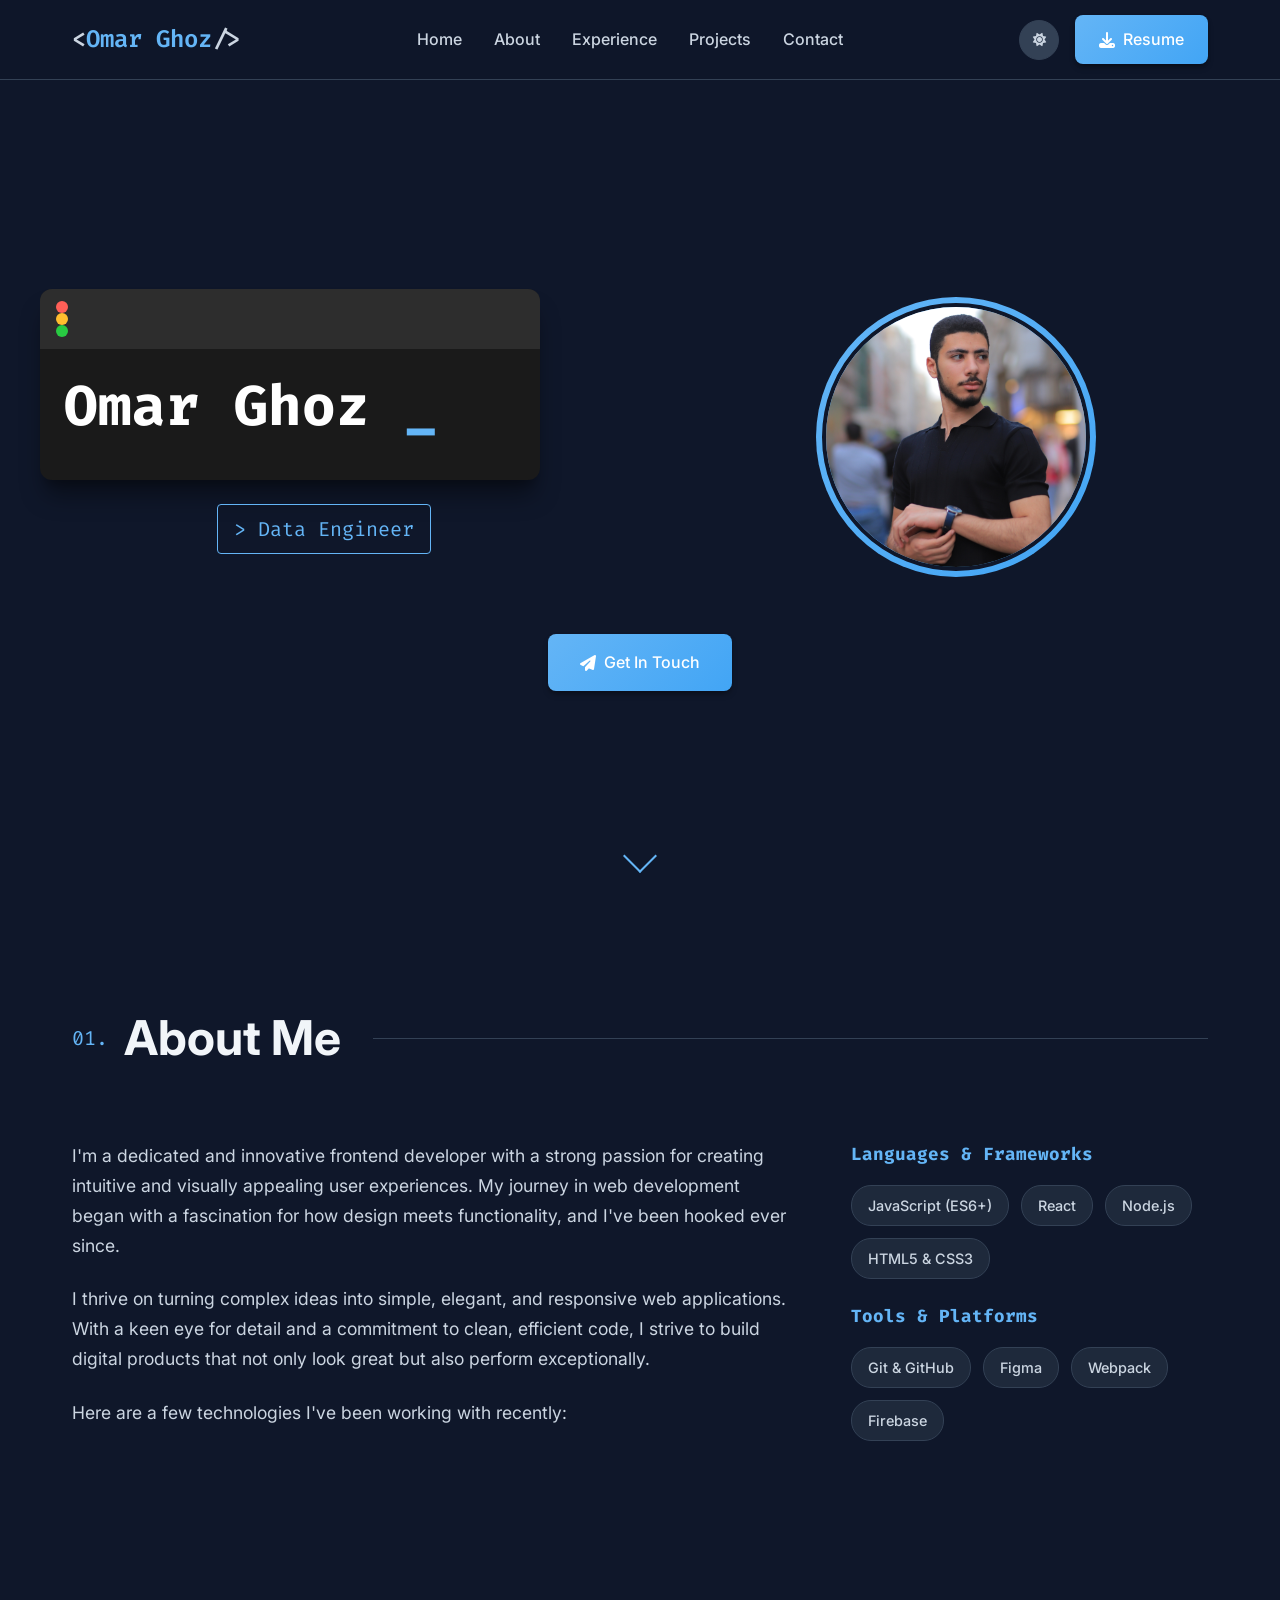
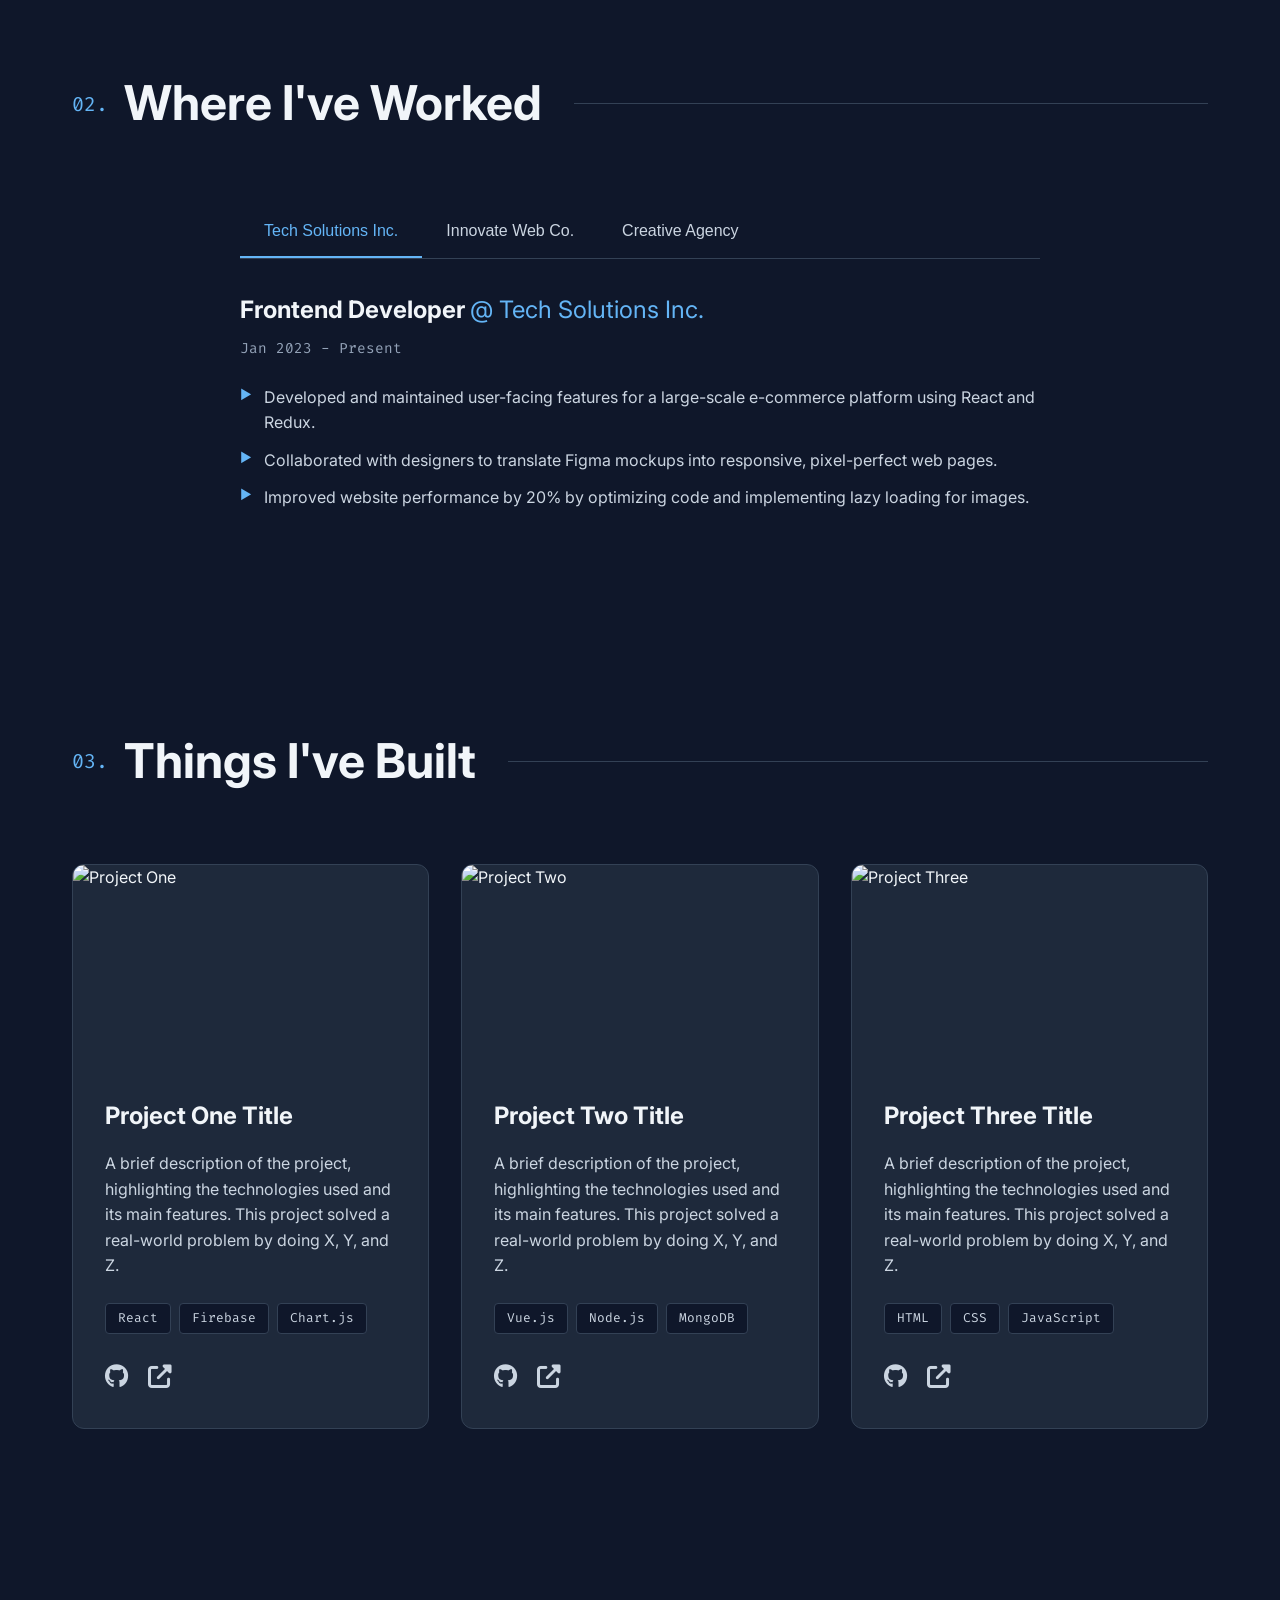
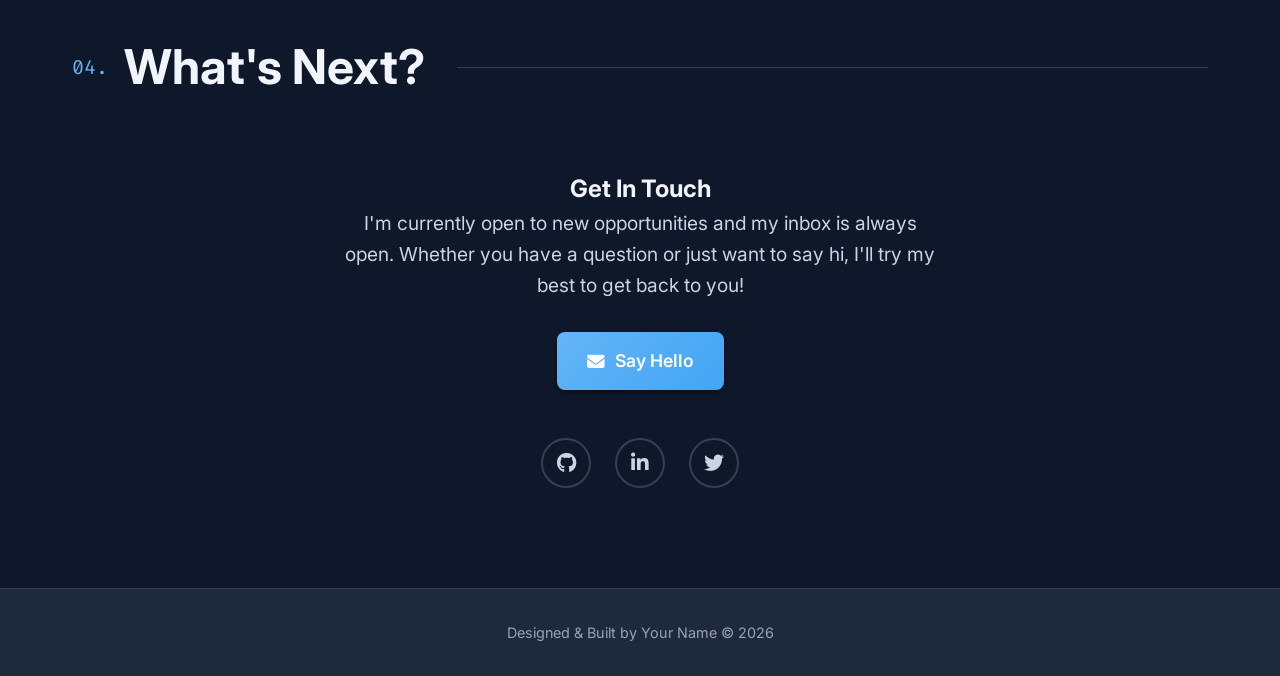
==== commit ba151b84: "Update index.htm" ====
--- a/index.htm
+++ b/index.htm
@@ -885,7 +885,7 @@
                     <div class="hero-photo">
                         <div class="photo-container">
                             <div class="photo-frame">
-                                <img src="IMG_0973.jpg" alt="Omar Ghoz" class="profile-photo">
+                                <img src="IMG_0973.JPG" alt="Omar Ghoz" class="profile-photo">
                             </div>
                         </div>
                     </div>
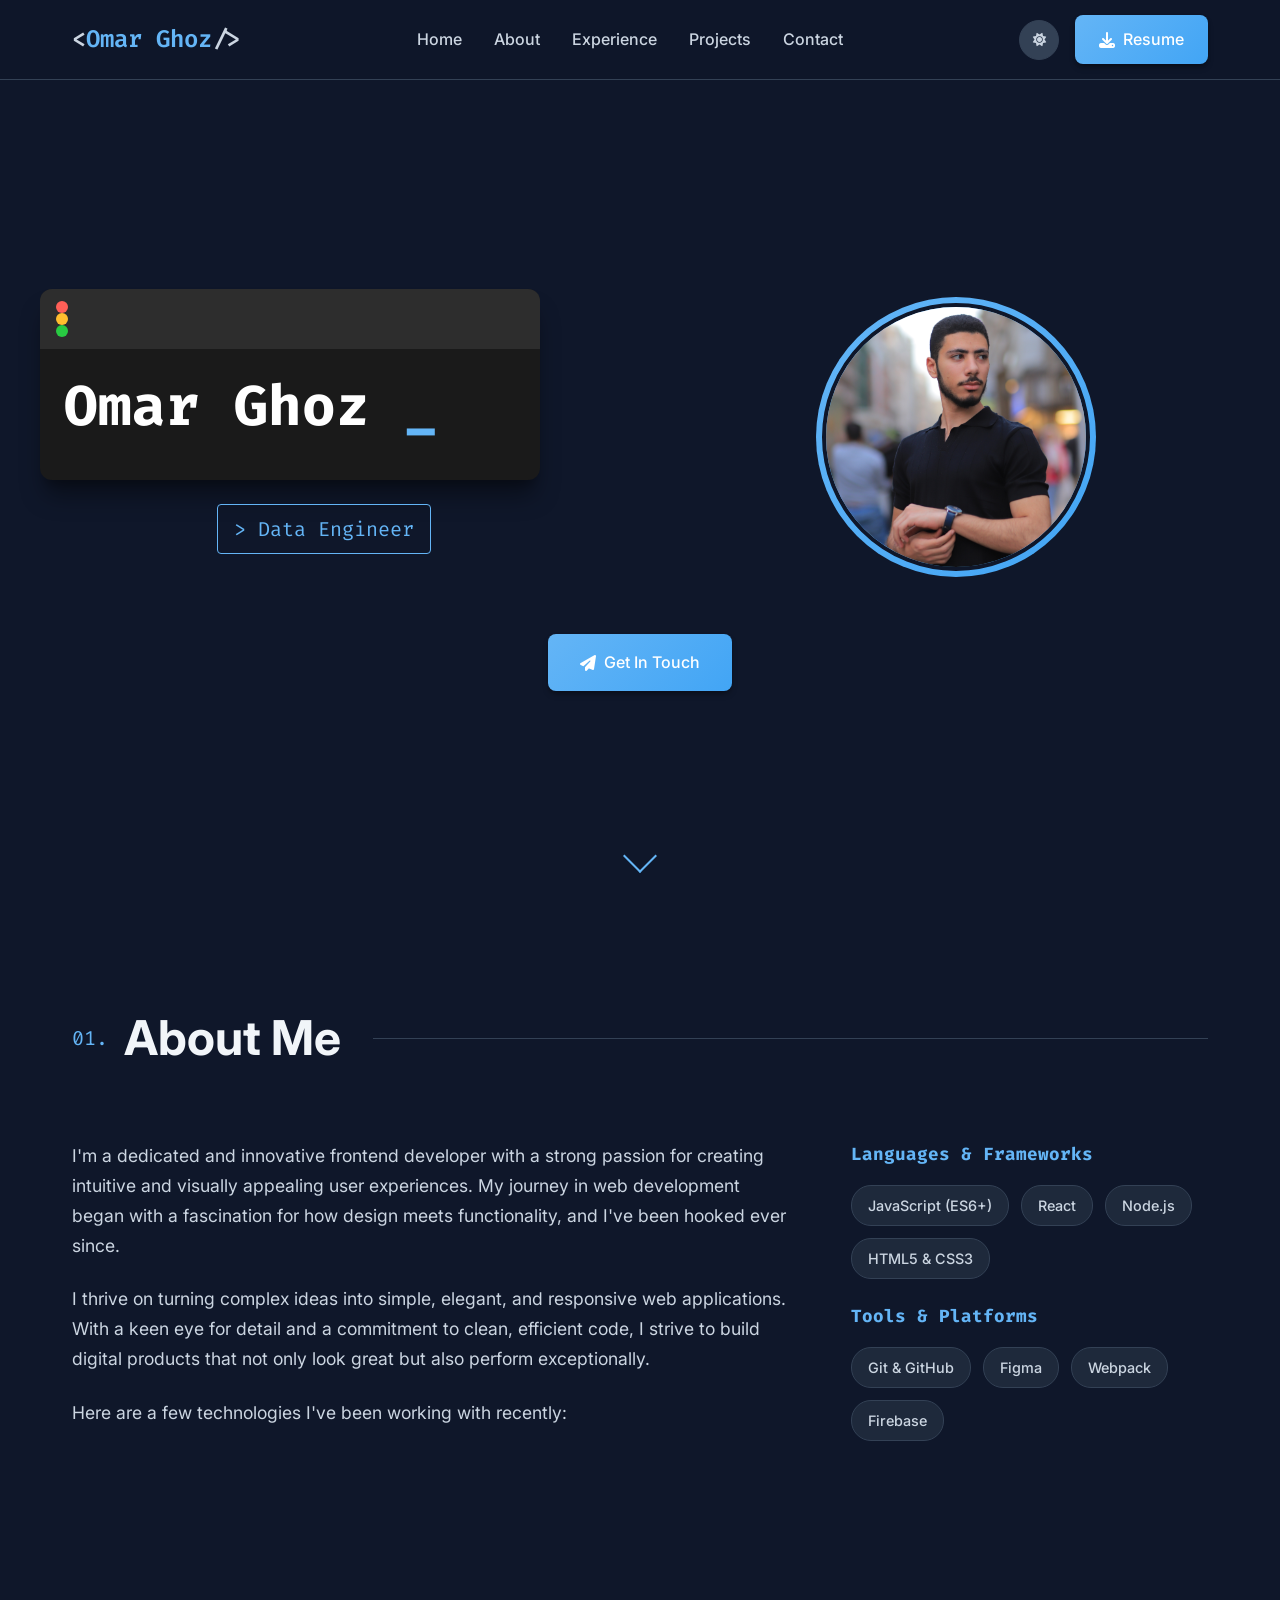
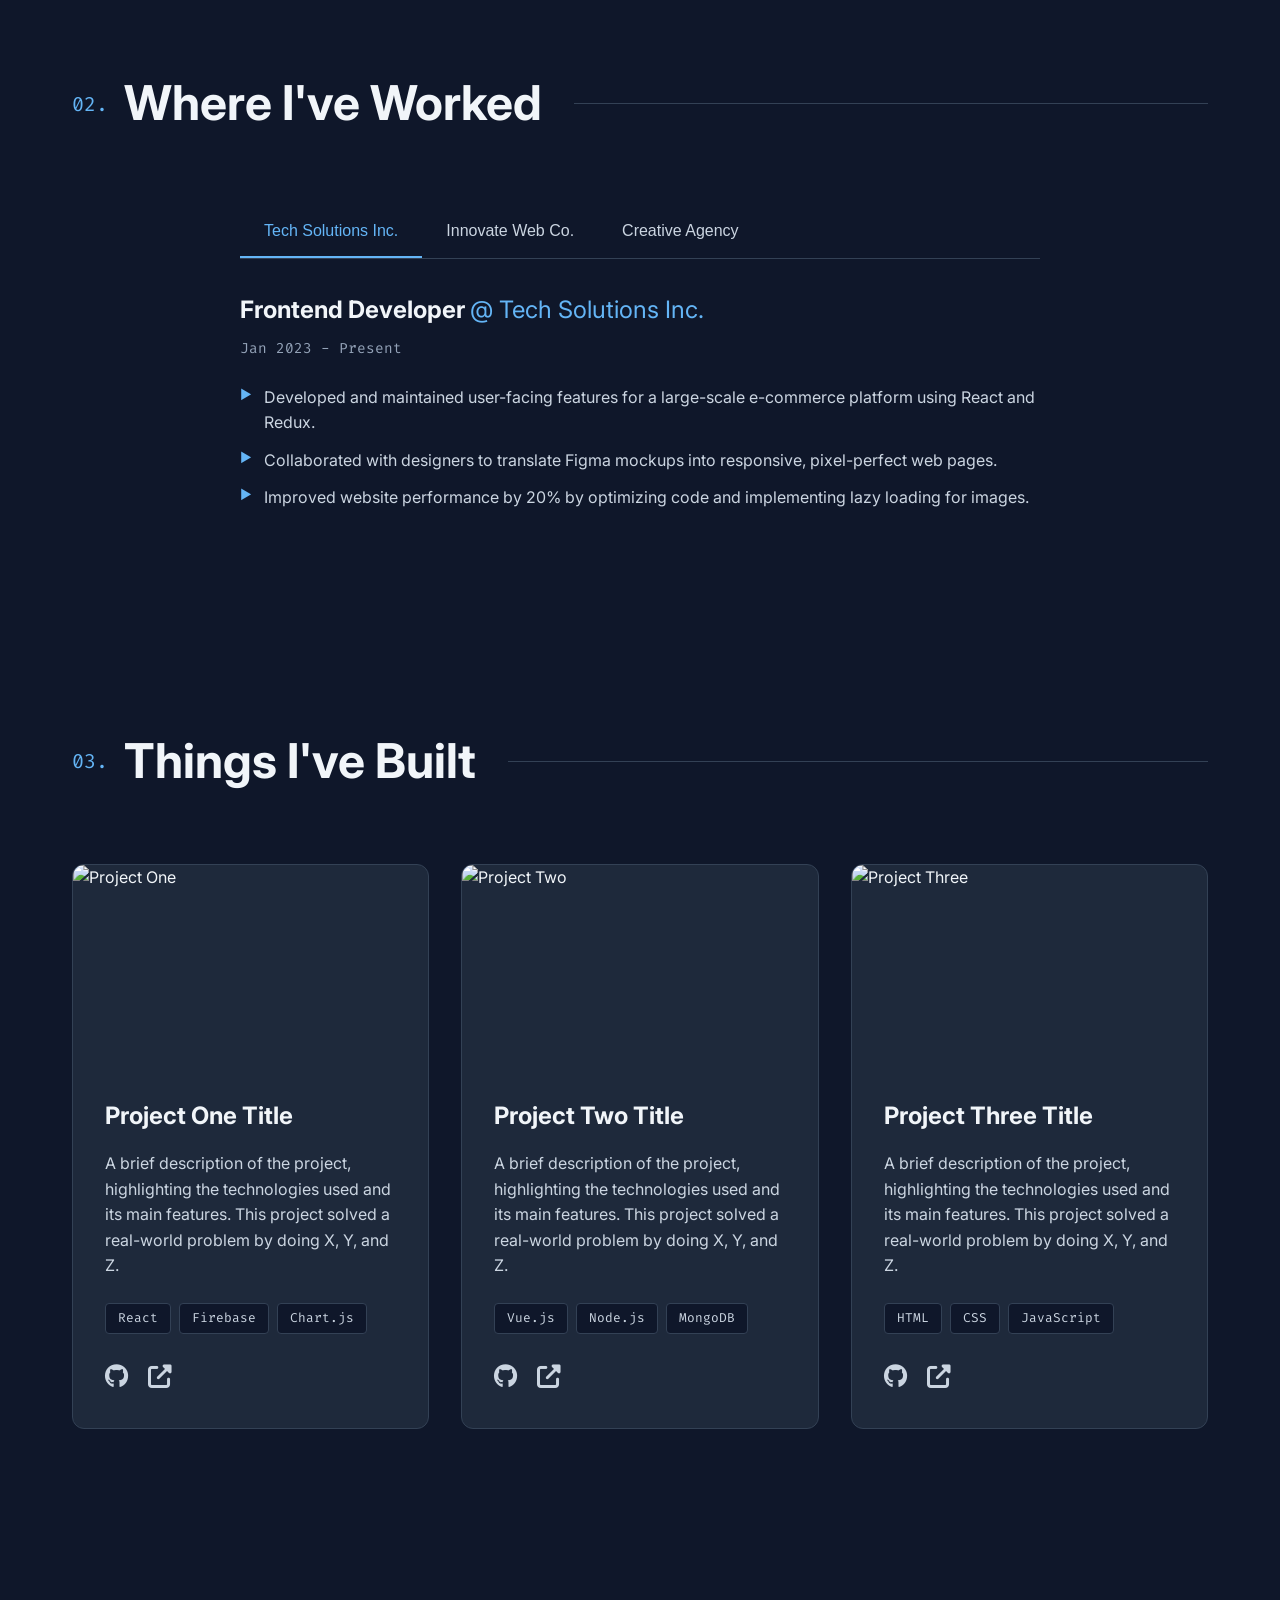
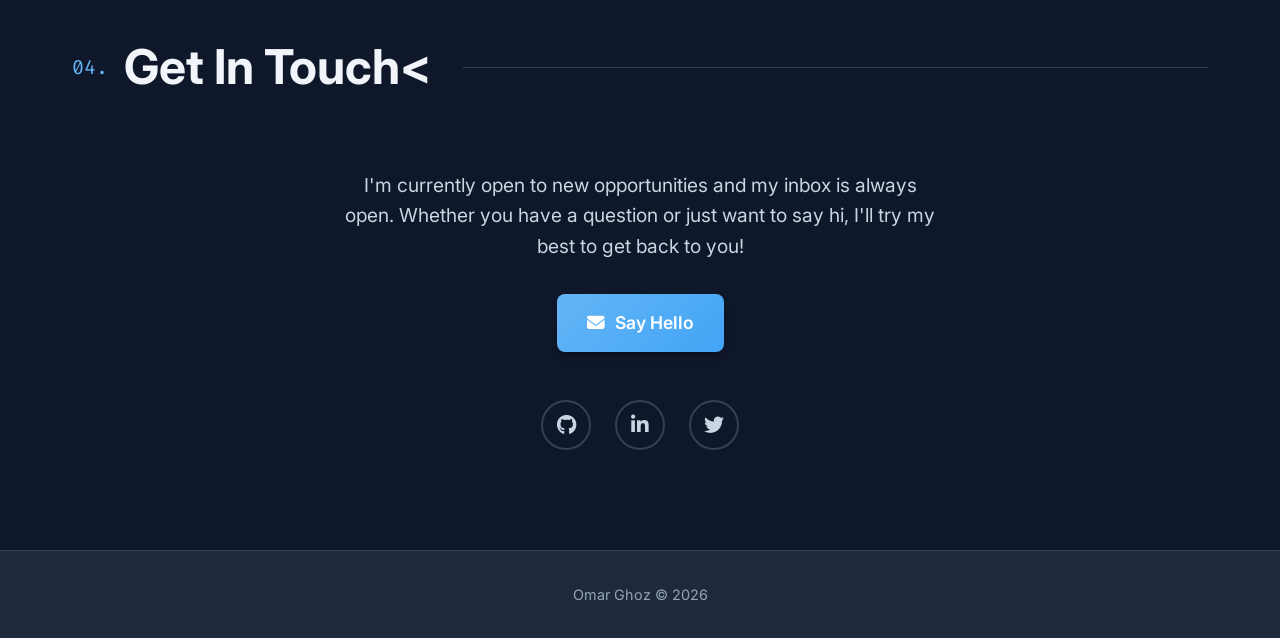
==== commit 4591469d: "Update index.htm" ====
--- a/index.htm
+++ b/index.htm
@@ -1049,10 +1049,9 @@
         <section id="contact" class="section">
              <div class="container">
                 <h2 class="section-title">
-                    <span class="section-number">04.</span> What's Next? <span class="title-underline"></span>
+                    <span class="section-number">04.</span> Get In Touch< <span class="title-underline"></span>
                 </h2>
                 <div class="contact-cta">
-                    <h2>Get In Touch</h2>
                     <p>
                         I'm currently open to new opportunities and my inbox is always open.
                         Whether you have a question or just want to say hi, I'll try my best to get back to you!
@@ -1061,7 +1060,7 @@
                         <i class="fa-solid fa-envelope"></i> Say Hello
                     </a>
                     <div class="social-links">
-                        <a href="#" class="social-link" target="_blank" aria-label="GitHub"><i class="fab fa-github"></i></a>
+                        <a href="#" class="social-link" target="_blank" aria-label="https://github.com/OmarGhoz/"><i class="fab fa-github"></i></a>
                         <a href="#" class="social-link" target="_blank" aria-label="LinkedIn"><i class="fab fa-linkedin-in"></i></a>
                         <a href="#" class="social-link" target="_blank" aria-label="Twitter"><i class="fab fa-twitter"></i></a>
                     </div>
@@ -1073,7 +1072,7 @@
     <!-- Footer -->
     <footer class="footer">
         <div class="container">
-            <p>Designed & Built by Your Name &copy; <span id="year"></span></p>
+            <p>Omar Ghoz &copy; <span id="year"></span></p>
         </div>
     </footer>
 
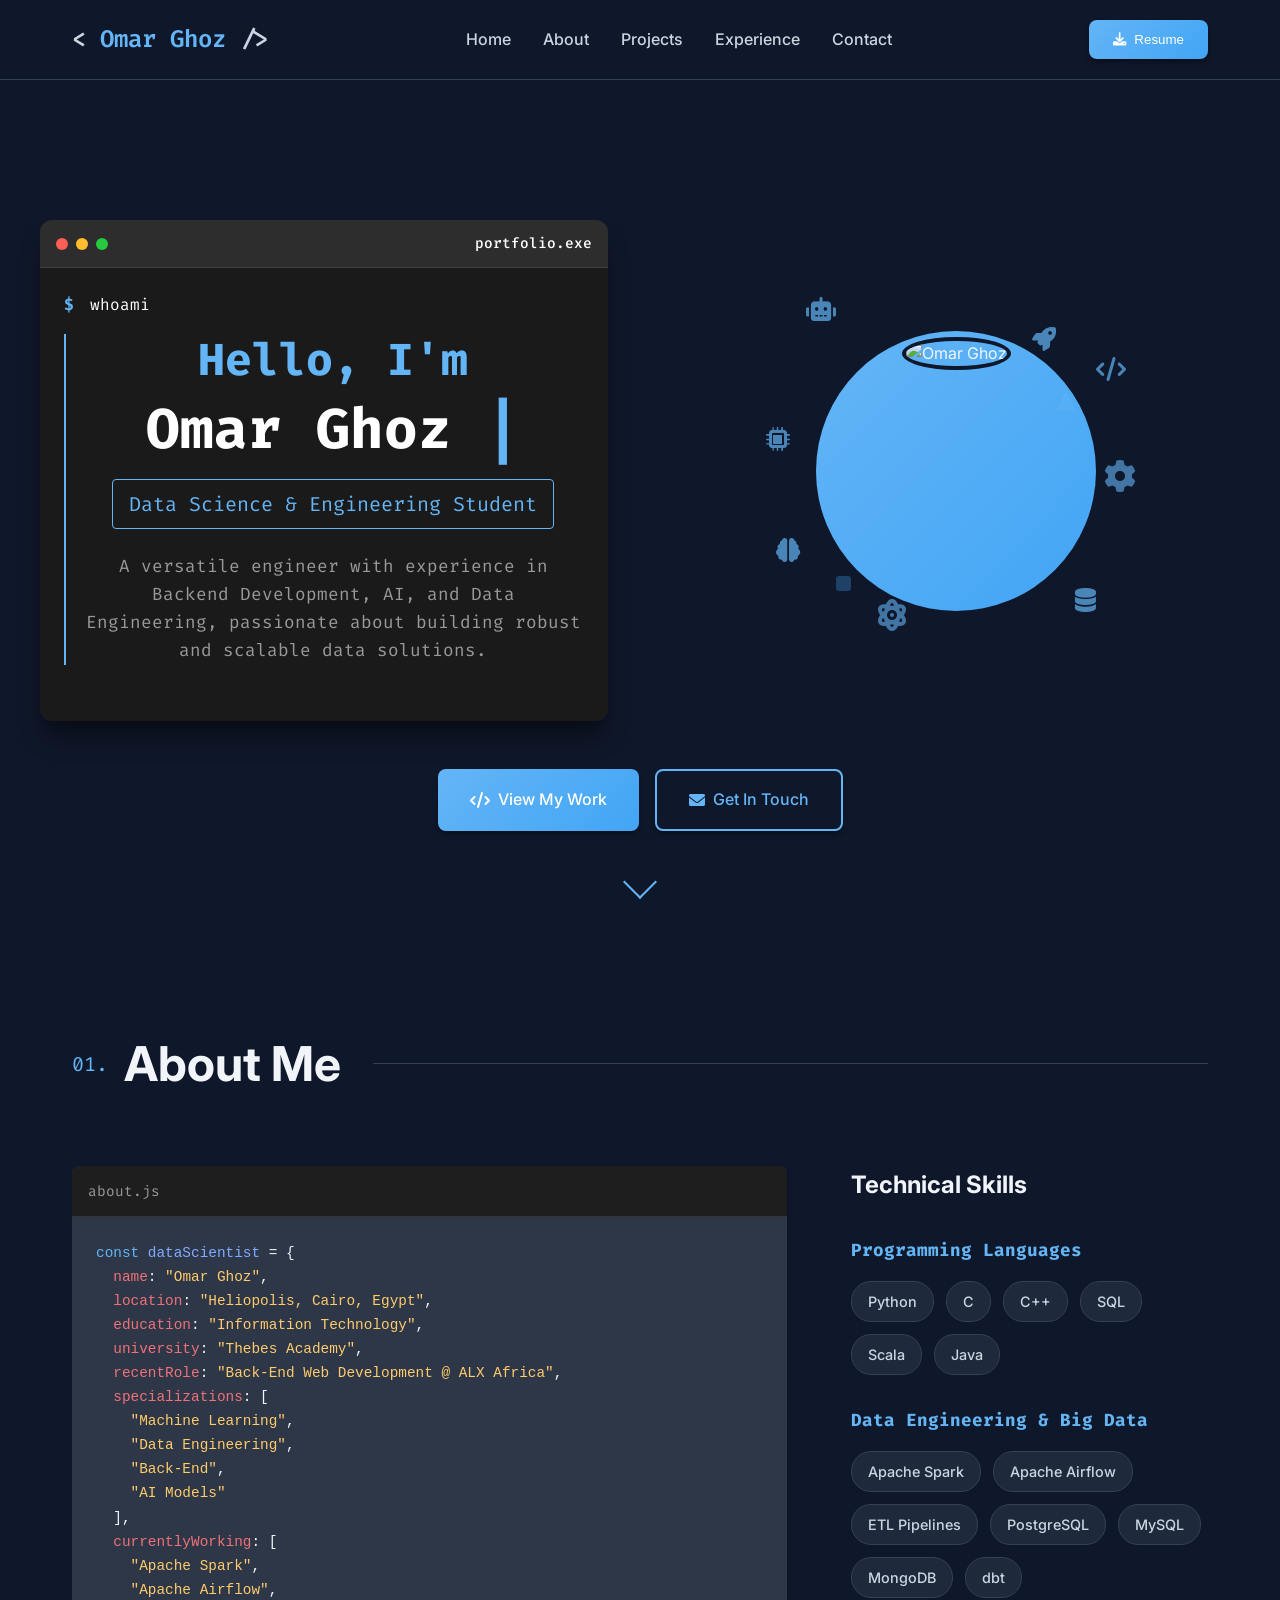
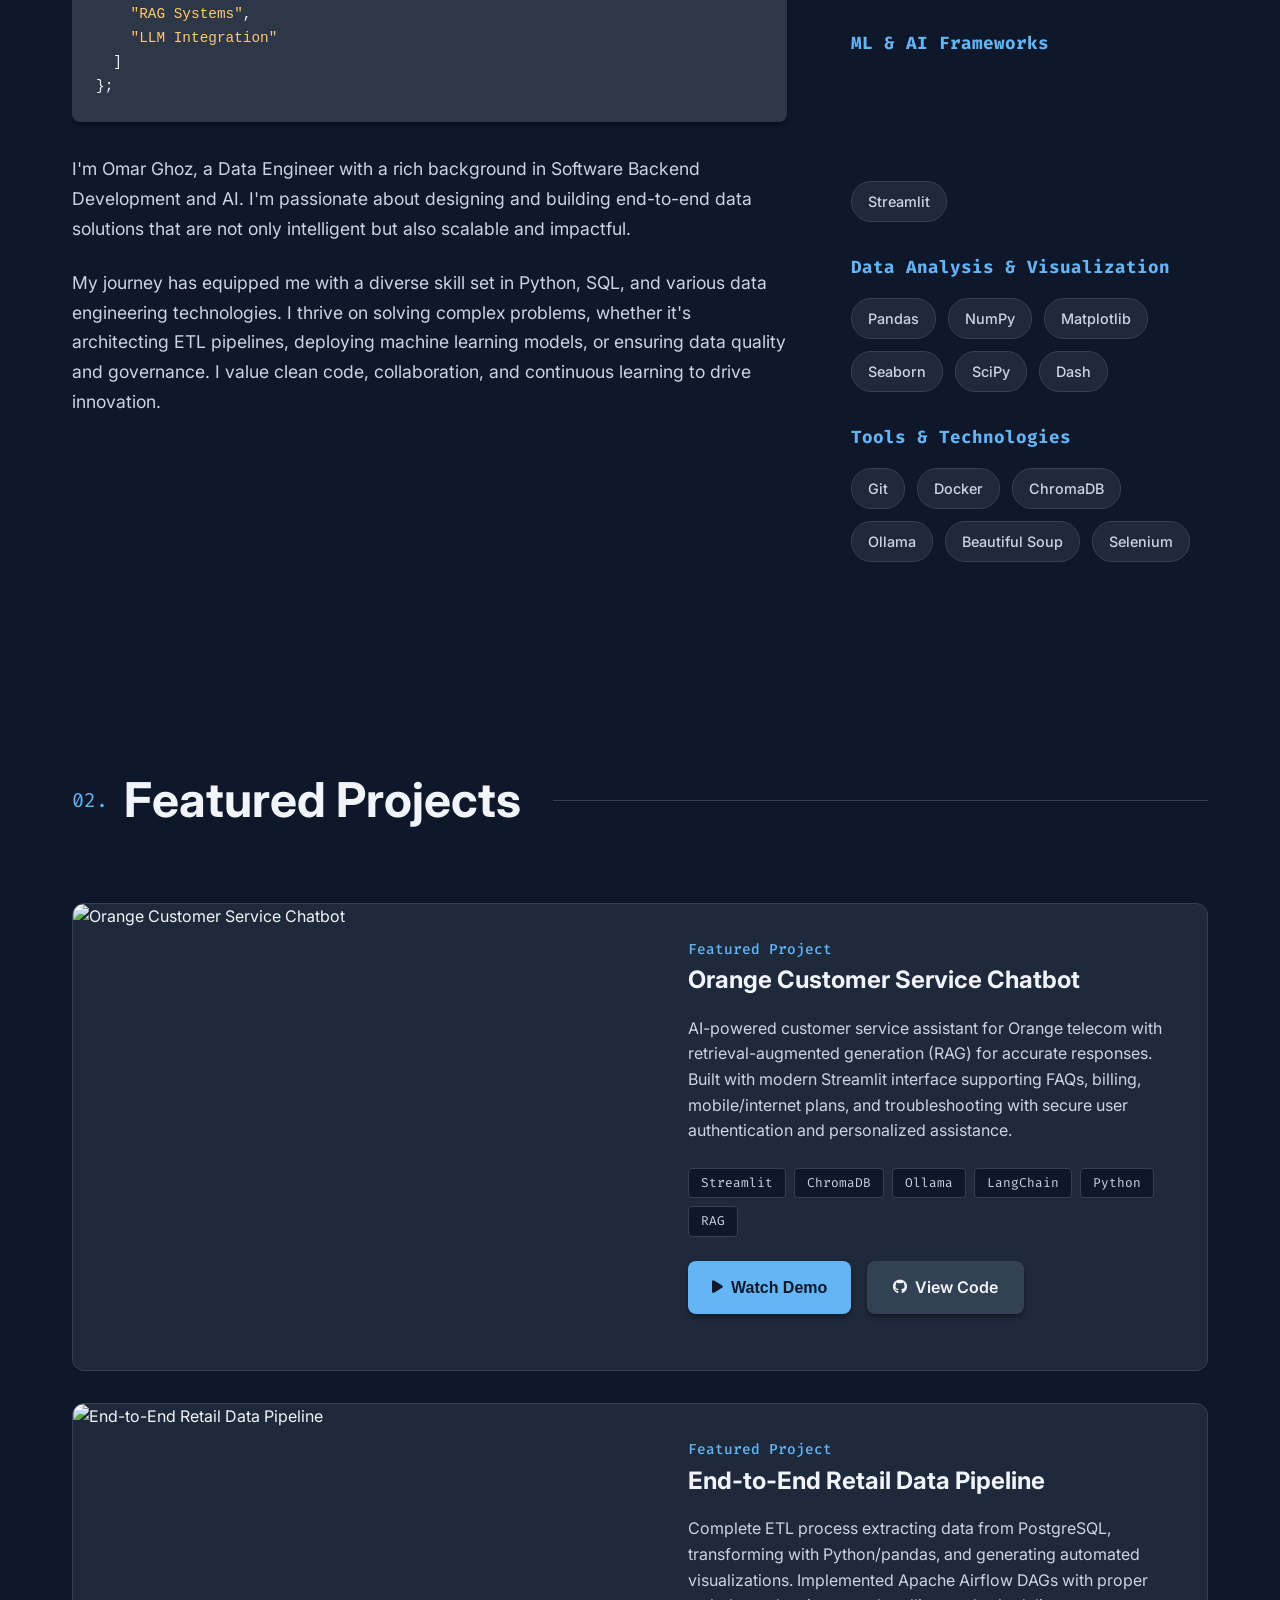
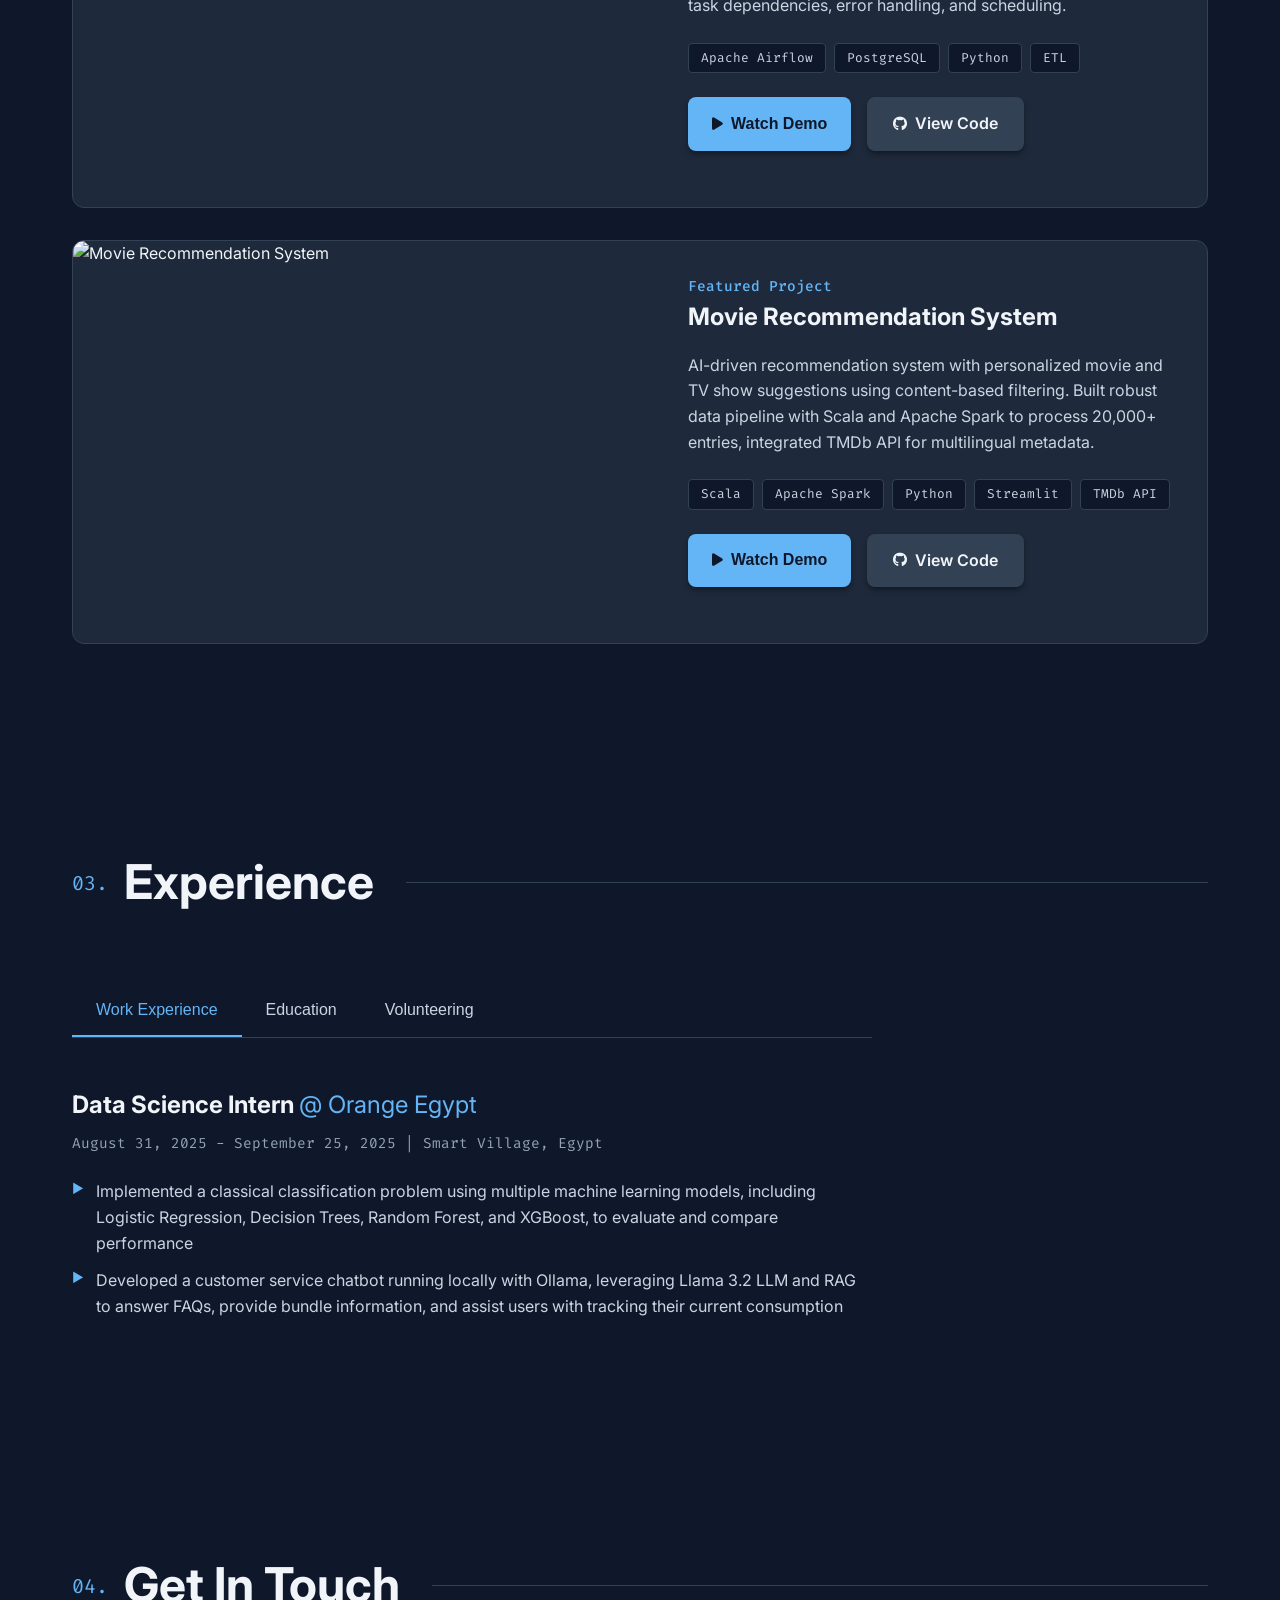
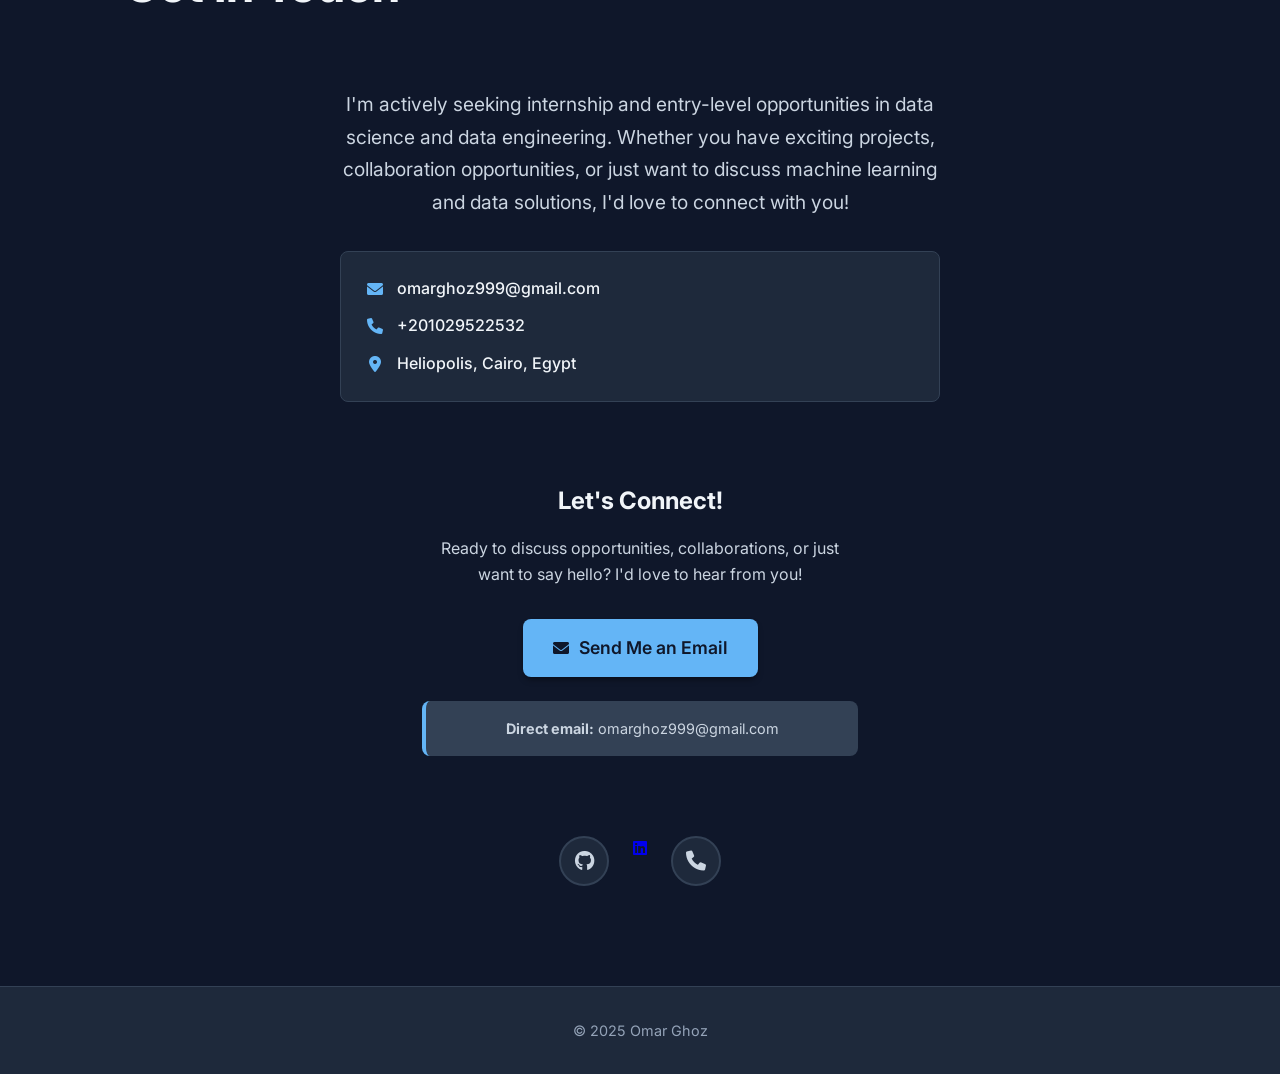
==== commit 73e9328b: "Update index.htm" ====
--- a/index.htm
+++ b/index.htm
@@ -3,851 +3,2225 @@
 <head>
     <meta charset="UTF-8">
     <meta name="viewport" content="width=device-width, initial-scale=1.0">
-    <title>Portfolio | Omar Ghoz</title>
-    <!-- Fonts -->
-    <link rel="preconnect" href="https://fonts.googleapis.com">
-    <link rel="preconnect" href="https://fonts.gstatic.com" crossorigin>
-    <link href="https://fonts.googleapis.com/css2?family=Inter:wght@400;500;600;700&family=Fira+Code:wght@400;500&display=swap" rel="stylesheet">
-    <!-- Icons -->
-    <link rel="stylesheet" href="https://cdnjs.cloudflare.com/ajax/libs/font-awesome/6.5.1/css/all.min.css" xintegrity="sha512-DTOQO9RWCH3ppGqcWaEA1BIZOC6xxalwEsw9c2QQeAIftl+Vegovlnee1c9QX4TctnWMn13TZye+giMm8e2LwA==" crossorigin="anonymous" referrerpolicy="no-referrer" />
-    <style>
-        /* CSS Reset and Variables */
-        :root {
-            /* Light Theme Colors */
-            --bg-primary: #ffffff;
-            --bg-secondary: #f8fafc;
-            --bg-tertiary: #e2e8f0;
-            --text-primary: #1a202c;
-            --text-secondary: #4a5568;
-            --text-muted: #718096;
-            --accent-primary: #64b5f6;
-            --accent-secondary: #42a5f5;
-            --accent-gradient: linear-gradient(135deg, #64b5f6 0%, #42a5f5 100%);
-            --border-color: #e2e8f0;
-            --shadow-sm: 0 1px 3px 0 rgba(0, 0, 0, 0.1), 0 1px 2px 0 rgba(0, 0, 0, 0.06);
-            --shadow-md: 0 4px 6px -1px rgba(0, 0, 0, 0.1), 0 2px 4px -1px rgba(0, 0, 0, 0.06);
-            --shadow-lg: 0 10px 15px -3px rgba(0, 0, 0, 0.1), 0 4px 6px -2px rgba(0, 0, 0, 0.05);
-            --shadow-xl: 0 20px 25px -5px rgba(0, 0, 0, 0.1), 0 10px 10px -5px rgba(0, 0, 0, 0.04);
-
-            /* Terminal Colors */
-            --terminal-bg: #1a1a1a;
-            --terminal-text: #64b5f6;
-            --terminal-prompt: #ffb74d;
-            --terminal-command: #ffffff;
-
-            /* Code Syntax Colors */
-            --code-bg: #2d3748;
-            --code-text: #e2e8f0;
-            --code-keyword: #64b5f6;
-            --code-string: #ffcb6b;
-            --code-variable: #82aaff;
-            --code-property: #f07178;
-            --code-comment: #546e7a;
-
-            /* Typography */
-            --font-primary: 'Inter', sans-serif;
-            --font-code: 'Fira Code', monospace;
-
-            /* Spacing */
-            --nav-height: 80px;
-            --section-padding: 100px 0;
-
-            /* Animations */
-            --transition-fast: 0.2s ease;
-            --transition-normal: 0.3s ease;
-            --transition-slow: 0.5s ease;
-        }
-
-        /* Dark Theme */
-        [data-theme="dark"] {
-            --bg-primary: #0f172a;
-            --bg-secondary: #1e293b;
-            --bg-tertiary: #334155;
-            --text-primary: #f1f5f9;
-            --text-secondary: #cbd5e1;
-            --text-muted: #94a3b8;
-            --accent-primary: #64b5f6;
-            --accent-secondary: #42a5f5;
-            --border-color: #334155;
-            --shadow-sm: 0 1px 3px 0 rgba(0, 0, 0, 0.3), 0 1px 2px 0 rgba(0, 0, 0, 0.2);
-            --shadow-md: 0 4px 6px -1px rgba(0, 0, 0, 0.3), 0 2px 4px -1px rgba(0, 0, 0, 0.2);
-            --shadow-lg: 0 10px 15px -3px rgba(0, 0, 0, 0.3), 0 4px 6px -2px rgba(0, 0, 0, 0.2);
-            --shadow-xl: 0 20px 25px -5px rgba(0, 0, 0, 0.4), 0 10px 10px -5px rgba(0, 0, 0, 0.2);
-        }
-
-        * {
-            margin: 0;
-            padding: 0;
-            box-sizing: border-box;
-        }
-
-        html {
-            scroll-behavior: smooth;
-            font-size: 16px;
-        }
-
-        body {
-            font-family: var(--font-primary);
-            background-color: var(--bg-primary);
-            color: var(--text-primary);
-            line-height: 1.6;
-            overflow-x: hidden;
-            transition: background-color var(--transition-normal), color var(--transition-normal);
-        }
-
-        /* Container */
-        .container {
-            max-width: 1200px;
-            margin: 0 auto;
-            padding: 0 2rem;
-        }
-
-        /* Particles Background */
-        #particles-js {
-            position: fixed;
-            top: 0;
-            left: 0;
-            width: 100%;
-            height: 100%;
-            z-index: -1;
-            opacity: 0.6;
-        }
-
-        /* Navigation */
-        .navbar {
-            position: fixed;
-            top: 0;
-            left: 0;
-            width: 100%;
-            height: var(--nav-height);
-            background: rgba(255, 255, 255, 0.95);
-            backdrop-filter: blur(10px);
-            border-bottom: 1px solid var(--border-color);
-            z-index: 1000;
-            transition: all var(--transition-normal);
-        }
-
-        [data-theme="dark"] .navbar {
-            background: rgba(15, 23, 42, 0.95);
-        }
-        
-        .nav-container {
-            max-width: 1200px;
-            margin: 0 auto;
-            padding: 0 2rem;
-            height: 100%;
-            display: flex;
-            align-items: center;
-            justify-content: space-between;
-        }
-
-        .nav-logo {
-            font-family: var(--font-code);
-            font-size: 1.5rem;
-            font-weight: 600;
-            color: var(--accent-primary);
-            text-decoration: none;
-        }
-
-        .code-bracket {
-            color: var(--text-secondary);
-        }
-
-        .nav-menu {
-            display: flex;
-            list-style: none;
-            gap: 2rem;
-        }
-
-        .nav-link {
-            color: var(--text-secondary);
-            text-decoration: none;
-            font-weight: 500;
-            position: relative;
-            transition: color var(--transition-fast);
-        }
-
-        .nav-link:hover {
-            color: var(--accent-primary);
-        }
-
-        .nav-link::after {
-            content: '';
-            position: absolute;
-            bottom: -5px;
-            left: 0;
-            width: 0;
-            height: 2px;
-            background: var(--accent-primary);
-            transition: width var(--transition-fast);
-        }
-
-        .nav-link:hover::after {
-            width: 100%;
-        }
-        
-        .nav-controls {
-            display: flex;
-            align-items: center;
-            gap: 1rem;
-        }
-
-        .theme-switcher {
-            background: var(--bg-tertiary);
-            border: 1px solid var(--border-color);
-            border-radius: 50%;
-            width: 40px;
-            height: 40px;
-            display: flex;
-            align-items: center;
-            justify-content: center;
-            cursor: pointer;
-            color: var(--text-secondary);
-            transition: all var(--transition-fast);
-        }
-        .theme-switcher:hover {
-            color: var(--accent-primary);
-            border-color: var(--accent-primary);
-        }
-
-        .resume-btn {
-            background: var(--accent-gradient);
-            color: white;
-            border: none;
-            padding: 0.75rem 1.5rem;
-            border-radius: 8px;
-            font-weight: 500;
-            cursor: pointer;
-            display: flex;
-            align-items: center;
-            gap: 0.5rem;
-            transition: all var(--transition-fast);
-            box-shadow: var(--shadow-md);
-            text-decoration: none;
-        }
-
-        .resume-btn:hover {
-            transform: translateY(-2px);
-            box-shadow: var(--shadow-lg);
-        }
-        
-        .hamburger {
-            display: none;
-            flex-direction: column;
-            cursor: pointer;
-            gap: 4px;
-        }
-
-        .hamburger span {
-            width: 25px;
-            height: 3px;
-            background: var(--text-primary);
-            border-radius: 2px;
-            transition: all var(--transition-fast);
-        }
-        
-        /* Hero Section */
-        .hero {
-            min-height: 100vh;
-            display: flex;
-            flex-direction: column;
-            justify-content: center;
-            align-items: center;
-            position: relative;
-            padding: var(--nav-height) 2rem 0;
-        }
-
-        .hero-content {
-            max-width: 1200px;
-            width: 100%;
-        }
-
-        .hero-main {
-            display: grid;
-            grid-template-columns: 1fr 1fr;
-            gap: 4rem;
-            align-items: center;
-            margin-bottom: 3rem;
-        }
-        
-        .hero-text {
-            text-align: left;
-        }
-        
-        .hero-photo {
-            display: flex;
-            justify-content: center;
-            align-items: center;
-        }
-        
-        .terminal-window {
-            background: var(--terminal-bg);
-            border-radius: 12px;
-            box-shadow: var(--shadow-xl);
-            overflow: hidden;
-            animation: slideUp 1s ease-out;
-            max-width: 500px;
-        }
-
-        .terminal-header {
-            background: #2d2d2d;
-            padding: 0.75rem 1rem;
-            display: flex;
-            align-items: center;
-            gap: 8px;
-        }
-
-        .terminal-controls .control {
-            width: 12px;
-            height: 12px;
-            border-radius: 50%;
-        }
-
-        .control.red { background: #ff5f57; }
-        .control.yellow { background: #ffbd2e; }
-        .control.green { background: #28ca42; }
-        
-        .terminal-body {
-            padding: 1.5rem;
-            font-family: var(--font-code);
-            text-align: left;
-        }
-
-        .hero-title {
-            font-size: clamp(2rem, 5vw, 3.5rem);
-            margin-bottom: 1rem;
-            line-height: 1.2;
-        }
-
-        .greeting {
-            color: var(--terminal-text);
-            font-size: 1.2rem;
-            display: block;
-            margin-bottom: 0.5rem;
-        }
-
-        .name {
-            color: var(--terminal-command);
-            font-weight: 700;
-        }
-
-        .cursor {
-            color: var(--terminal-text);
-            animation: blink 1s infinite;
-        }
-
-        @keyframes blink {
-            0%, 50% { opacity: 1; }
-            51%, 100% { opacity: 0; }
-        }
-
-        .hero-subtitle {
-            margin-top: 1.5rem;
-            margin-bottom: 2rem;
-            text-align: center;
-        }
-
-        .role {
-            font-family: var(--font-code);
-            font-size: 1.25rem;
-            color: var(--terminal-text);
-            padding: 0.5rem 1rem;
-            border: 1px solid var(--terminal-text);
-            border-radius: 4px;
-            display: inline-block;
-            animation: glow 2s ease-in-out infinite alternate;
-        }
-
-        @keyframes glow {
-            from { box-shadow: 0 0 5px var(--terminal-text); }
-            to { box-shadow: 0 0 20px var(--terminal-text); }
-        }
-
-        .hero-actions {
-            display: flex;
-            gap: 1rem;
-            justify-content: center;
-            flex-wrap: wrap;
-            margin-top: 2rem;
-        }
-
-        .cta-btn {
-            display: inline-flex;
-            align-items: center;
-            gap: 0.5rem;
-            padding: 1rem 2rem;
-            text-decoration: none;
-            border-radius: 8px;
-            font-weight: 500;
-            transition: all var(--transition-fast);
-            box-shadow: var(--shadow-md);
-        }
-
-        .cta-btn.primary {
-            background: var(--accent-gradient);
-            color: white;
-        }
-        
-        .cta-btn:hover {
-            transform: translateY(-3px);
-            box-shadow: var(--shadow-lg);
-        }
-
-        .photo-container {
-            position: relative;
-        }
-
-        .photo-frame {
-            position: relative;
-            width: 280px;
-            height: 280px;
-            border-radius: 50%;
-            overflow: hidden;
-            background: var(--accent-gradient);
-            padding: 6px;
-            animation: photoFloat 6s ease-in-out infinite;
-        }
-
-        .profile-photo {
-            width: 100%;
-            height: 100%;
-            object-fit: cover;
-            border-radius: 50%;
-            border: 4px solid var(--bg-primary);
-            transition: transform var(--transition-slow);
-        }
-        
-        @keyframes photoFloat {
-            0%, 100% { transform: translateY(0px); }
-            50% { transform: translateY(-10px); }
-        }
-        
-        .scroll-indicator {
-            position: absolute;
-            bottom: 2rem;
-            left: 50%;
-            transform: translateX(-50%);
-            animation: bounce 2s infinite;
-        }
-
-        .scroll-arrow {
-            width: 24px;
-            height: 24px;
-            border-right: 2px solid var(--accent-primary);
-            border-bottom: 2px solid var(--accent-primary);
-            transform: rotate(45deg);
-        }
-        
-        @keyframes bounce {
-            0%, 20%, 50%, 80%, 100% {
-                transform: translateX(-50%) translateY(0);
-            }
-            40% {
-                transform: translateX(-50%) translateY(-10px);
-            }
-            60% {
-                transform: translateX(-50%) translateY(-5px);
-            }
-        }
-        
-        /* Sections */
-        .section {
-            padding: var(--section-padding);
-        }
-
-        .section-title {
-            font-size: clamp(2rem, 4vw, 3rem);
-            margin-bottom: 4rem;
-            position: relative;
-            display: flex;
-            align-items: center;
-            gap: 1rem;
-        }
-
-        .section-number {
-            font-family: var(--font-code);
-            font-size: 1.25rem;
-            color: var(--accent-primary);
-            font-weight: 400;
-        }
-        
-        .title-underline {
-            flex: 1;
-            height: 1px;
-            background: var(--border-color);
-            margin-left: 1rem;
-        }
-        
-        /* About Section */
-        .about-content {
-            display: grid;
-            grid-template-columns: 2fr 1fr;
-            gap: 4rem;
-            align-items: start;
-        }
-        
-        .about-text p {
-            color: var(--text-secondary);
-            margin-bottom: 1.5rem;
-            font-size: 1.1rem;
-            line-height: 1.7;
-        }
-        
-        .skills-list-container h3 {
-            font-size: 1.5rem;
-            margin-bottom: 2rem;
-            color: var(--text-primary);
-        }
-
-        .skill-category h4 {
-            font-size: 1.1rem;
-            margin-bottom: 1rem;
-            color: var(--accent-primary);
-            font-family: var(--font-code);
-        }
-
-        .skill-tags {
-            display: flex;
-            flex-wrap: wrap;
-            gap: 0.75rem;
-            margin-bottom: 1.5rem;
-        }
-
-        .skill-tag {
-            background: var(--bg-secondary);
-            color: var(--text-secondary);
-            padding: 0.5rem 1rem;
-            border-radius: 20px;
-            font-size: 0.9rem;
-            font-weight: 500;
-            border: 1px solid var(--border-color);
-            transition: all var(--transition-fast);
-        }
-
-        .skill-tag:hover {
-            background: var(--accent-primary);
-            color: white;
-            transform: translateY(-2px);
-        }
-        
-        /* Experience Section */
-        .experience-content {
-            max-width: 800px;
-            margin: 0 auto;
-        }
-
-        .experience-tabs {
-            display: flex;
-            border-bottom: 1px solid var(--border-color);
-            margin-bottom: 2rem;
-            overflow-x: auto;
-        }
-
-        .tab-button {
-            background: none;
-            border: none;
-            color: var(--text-secondary);
-            padding: 1rem 1.5rem;
-            font-size: 1rem;
-            font-weight: 500;
-            cursor: pointer;
-            border-bottom: 2px solid transparent;
-            transition: all var(--transition-fast);
-            white-space: nowrap;
-        }
-
-        .tab-button:hover,
-        .tab-button.active {
-            color: var(--accent-primary);
-            border-bottom-color: var(--accent-primary);
-        }
-
-        .experience-panel { display: none; }
-        .experience-panel.active { display: block; animation: fadeIn 0.3s ease; }
-
-        @keyframes fadeIn {
-            from { opacity: 0; transform: translateY(20px); }
-            to { opacity: 1; transform: translateY(0); }
-        }
-        
-        .experience-title {
-            font-size: 1.5rem;
-            margin-bottom: 0.5rem;
-            color: var(--text-primary);
-        }
-
-        .company {
-            color: var(--accent-primary);
-            font-weight: normal;
-        }
-
-        .experience-date {
-            color: var(--text-muted);
-            font-family: var(--font-code);
-            font-size: 0.9rem;
-            margin-bottom: 1.5rem;
-        }
-
-        .experience-list { list-style: none; }
-
-        .experience-list li {
-            position: relative;
-            padding-left: 1.5rem;
-            margin-bottom: 0.75rem;
-            color: var(--text-secondary);
-            line-height: 1.6;
-        }
-
-        .experience-list li::before {
-            content: '▶';
-            position: absolute;
-            left: 0;
-            color: var(--accent-primary);
-            font-size: 0.8rem;
-        }
-        
-        /* Projects Section */
-        .projects-grid {
-            display: grid;
-            grid-template-columns: repeat(auto-fit, minmax(350px, 1fr));
-            gap: 2rem;
-        }
-        
-        .project-card {
-            background: var(--bg-secondary);
-            border-radius: 12px;
-            border: 1px solid var(--border-color);
-            transition: all var(--transition-normal);
-            overflow: hidden;
-            display: flex;
-            flex-direction: column;
-        }
-
-        .project-card:hover {
-            transform: translateY(-5px);
-            box-shadow: var(--shadow-lg);
-        }
-
-        .project-image {
-            width: 100%;
-            height: 200px;
-            object-fit: cover;
-        }
-        
-        .project-content {
-            padding: 2rem;
-            display: flex;
-            flex-direction: column;
-            flex-grow: 1;
-        }
-
-        .project-title {
-            font-size: 1.5rem;
-            margin-bottom: 1rem;
-            color: var(--text-primary);
-        }
-
-        .project-description {
-            color: var(--text-secondary);
-            line-height: 1.6;
-            margin-bottom: 1.5rem;
-            flex-grow: 1;
-        }
-
-        .project-tech {
-            display: flex;
-            flex-wrap: wrap;
-            gap: 0.5rem;
-            margin-bottom: 1.5rem;
-        }
-        
-        .tech-tag {
-            font-family: var(--font-code);
-            font-size: 0.8rem;
-            background: var(--bg-primary);
-            color: var(--text-secondary);
-            padding: 0.25rem 0.75rem;
-            border-radius: 4px;
-            border: 1px solid var(--border-color);
-        }
-
-        .project-links a {
-            color: var(--text-secondary);
-            font-size: 1.5rem;
-            margin-right: 1rem;
-            transition: color var(--transition-fast);
-        }
-        .project-links a:hover {
-            color: var(--accent-primary);
-        }
-        
-        /* Contact Section */
-        .contact-cta {
-            max-width: 600px;
-            margin: 0 auto;
-            text-align: center;
-        }
-        
-        .contact-cta p {
-            color: var(--text-secondary);
-            margin-bottom: 2rem;
-            line-height: 1.6;
-            font-size: 1.2rem;
-        }
-
-        .email-btn {
-            background: var(--accent-gradient);
-            color: white;
-            padding: 15px 30px;
-            border-radius: 8px;
-            font-size: 1.1rem;
-            font-weight: 600;
-            text-decoration: none;
-            display: inline-flex;
-            align-items: center;
-            gap: 10px;
-            transition: all var(--transition-fast);
-            box-shadow: var(--shadow-md);
-        }
-        
-        .email-btn:hover {
-            transform: translateY(-2px);
-            box-shadow: var(--shadow-lg);
-        }
-        
-        .social-links {
-            display: flex;
-            justify-content: center;
-            gap: 1.5rem;
-            margin-top: 3rem;
-        }
-
-        .social-link {
-            display: flex;
-            align-items: center;
-            justify-content: center;
-            width: 50px;
-            height: 50px;
-            color: var(--text-secondary);
-            border: 2px solid var(--border-color);
-            border-radius: 50%;
-            text-decoration: none;
-            font-size: 1.25rem;
-            transition: all var(--transition-fast);
-        }
-
-        .social-link:hover {
-            color: var(--accent-primary);
-            border-color: var(--accent-primary);
-            transform: translateY(-3px);
-            box-shadow: var(--shadow-md);
-        }
-        
-        /* Footer */
-        .footer {
-            background: var(--bg-secondary);
-            border-top: 1px solid var(--border-color);
-            padding: 2rem 0;
-            text-align: center;
-        }
-
-        .footer p {
-            color: var(--text-muted);
-            font-size: 0.9rem;
-        }
-        
-        /* Scrollbar Styling */
-        ::-webkit-scrollbar { width: 8px; }
-        ::-webkit-scrollbar-track { background: var(--bg-secondary); }
-        ::-webkit-scrollbar-thumb { background: var(--border-color); border-radius: 4px; }
-        ::-webkit-scrollbar-thumb:hover { background: var(--accent-primary); }
-
-        /* Animations */
-        @keyframes slideUp {
-            from { opacity: 0; transform: translateY(50px); }
-            to { opacity: 1; transform: translateY(0); }
-        }
-        
-        /* Responsive Design */
-        @media (max-width: 768px) {
-            .nav-menu {
-                position: fixed;
-                top: var(--nav-height);
-                left: 0;
-                width: 100%;
-                height: calc(100vh - var(--nav-height));
-                background: rgba(15, 23, 42, 0.98);
-                backdrop-filter: blur(20px);
-                flex-direction: column;
-                justify-content: flex-start;
-                align-items: center;
-                padding: 3rem 2rem;
-                gap: 2.5rem;
-                transform: translateX(-100%);
-                transition: transform var(--transition-normal);
-                border-top: 1px solid var(--border-color);
-                z-index: 999;
-            }
-
-            [data-theme="light"] .nav-menu {
-                background: rgba(255, 255, 255, 0.98);
-            }
-            
-            .nav-menu.active {
-                transform: translateX(0);
-            }
-
-            .nav-link { font-size: 1.2rem; }
-            .hamburger { display: flex; }
-            .hamburger.active span:nth-child(1) { transform: rotate(45deg) translate(5px, 5px); }
-            .hamburger.active span:nth-child(2) { opacity: 0; }
-            .hamburger.active span:nth-child(3) { transform: rotate(-45deg) translate(7px, -6px); }
-            
-            .hero { padding: calc(var(--nav-height) + 2rem) 1rem 2rem; }
-
-            .hero-main {
-                grid-template-columns: 1fr;
-                gap: 3rem;
-            }
-
-            .hero-photo { order: -1; }
-            .hero-text { text-align: center; }
-            .terminal-window { margin: 0 auto; }
-            .photo-frame { width: 200px; height: 200px; }
-            
-            .section { padding: 60px 0; }
-            .container { padding: 0 1rem; }
-            
-            .about-content { grid-template-columns: 1fr; }
-            .projects-grid { grid-template-columns: 1fr; }
-        }
-    </style>
+    <title>Omar Ghoz - Data Science & Engineering Portfolio</title>
+    <link rel="stylesheet" href="styles.css">
+    <link href="https://cdnjs.cloudflare.com/ajax/libs/font-awesome/6.0.0/css/all.min.css" rel="stylesheet">
+    <link href="https://fonts.googleapis.com/css2?family=Fira+Code:wght@300;400;500;600;700&family=Inter:wght@300;400;500;600;700&display=swap" rel="stylesheet">
+<style> 
+    /* CSS Reset and Variables */
+:root {
+  /* Light Theme Colors */
+  --bg-primary: #ffffff;
+  --bg-secondary: #f8fafc;
+  --bg-tertiary: #e2e8f0;
+  --text-primary: #1a202c;
+  --text-secondary: #4a5568;
+  --text-muted: #718096;
+  --accent-primary: #64b5f6;
+  --accent-secondary: #42a5f5;
+  --accent-gradient: linear-gradient(135deg, #64b5f6 0%, #42a5f5 100%);
+  --border-color: #e2e8f0;
+  --shadow-sm: 0 1px 3px 0 rgba(0, 0, 0, 0.1), 0 1px 2px 0 rgba(0, 0, 0, 0.06);
+  --shadow-md: 0 4px 6px -1px rgba(0, 0, 0, 0.1), 0 2px 4px -1px rgba(0, 0, 0, 0.06);
+  --shadow-lg: 0 10px 15px -3px rgba(0, 0, 0, 0.1), 0 4px 6px -2px rgba(0, 0, 0, 0.05);
+  --shadow-xl: 0 20px 25px -5px rgba(0, 0, 0, 0.1), 0 10px 10px -5px rgba(0, 0, 0, 0.04);
+  
+  /* Terminal Colors */
+  --terminal-bg: #1a1a1a;
+  --terminal-text: #64b5f6;
+  --terminal-prompt: #ffb74d;
+  --terminal-command: #ffffff;
+  
+  /* Code Syntax Colors */
+  --code-bg: #2d3748;
+  --code-text: #e2e8f0;
+  --code-keyword: #64b5f6;
+  --code-string: #ffcb6b;
+  --code-variable: #82aaff;
+  --code-property: #f07178;
+  --code-comment: #546e7a;
+  
+  /* Typography */
+  --font-primary: 'Inter', sans-serif;
+  --font-code: 'Fira Code', monospace;
+  
+  /* Spacing */
+  --nav-height: 80px;
+  --section-padding: 100px 0;
+  
+  /* Animations */
+  --transition-fast: 0.2s ease;
+  --transition-normal: 0.3s ease;
+  --transition-slow: 0.5s ease;
+}
+
+/* Dark Theme */
+[data-theme="dark"] {
+  --bg-primary: #0f172a;
+  --bg-secondary: #1e293b;
+  --bg-tertiary: #334155;
+  --text-primary: #f1f5f9;
+  --text-secondary: #cbd5e1;
+  --text-muted: #94a3b8;
+  --accent-primary: #64b5f6;
+  --accent-secondary: #42a5f5;
+  --border-color: #334155;
+  --shadow-sm: 0 1px 3px 0 rgba(0, 0, 0, 0.3), 0 1px 2px 0 rgba(0, 0, 0, 0.2);
+  --shadow-md: 0 4px 6px -1px rgba(0, 0, 0, 0.3), 0 2px 4px -1px rgba(0, 0, 0, 0.2);
+  --shadow-lg: 0 10px 15px -3px rgba(0, 0, 0, 0.3), 0 4px 6px -2px rgba(0, 0, 0, 0.2);
+  --shadow-xl: 0 20px 25px -5px rgba(0, 0, 0, 0.4), 0 10px 10px -5px rgba(0, 0, 0, 0.2);
+}
+
+* {
+  margin: 0;
+  padding: 0;
+  box-sizing: border-box;
+}
+
+html {
+  scroll-behavior: smooth;
+  font-size: 16px;
+}
+
+/* Ensure proper viewport behavior on mobile */
+@media (max-width: 768px) {
+  html, body {
+    overflow-x: hidden;
+    -webkit-text-size-adjust: 100%;
+  }
+  
+  body {
+    min-height: 100vh;
+    min-height: -webkit-fill-available;
+  }
+  
+  .hero {
+    min-height: 100vh;
+    min-height: -webkit-fill-available;
+  }
+  
+  /* Prevent text cutoff on mobile */
+  * {
+    word-wrap: break-word;
+    overflow-wrap: break-word;
+  }
+  
+  p, span, div {
+    max-width: 100%;
+    box-sizing: border-box;
+  }
+  
+  .section {
+    overflow: hidden;
+  }
+  
+  .container {
+    max-width: 100%;
+    overflow: hidden;
+  }
+}
+
+body {
+  font-family: var(--font-primary);
+  background-color: var(--bg-primary);
+  color: var(--text-primary);
+  line-height: 1.6;
+  overflow-x: hidden;
+  transition: background-color var(--transition-normal), color var(--transition-normal);
+}
+
+/* Container */
+.container {
+  max-width: 1200px;
+  margin: 0 auto;
+  padding: 0 2rem;
+}
+
+/* Particles Background */
+#particles-js {
+  position: fixed;
+  top: 0;
+  left: 0;
+  width: 100%;
+  height: 100%;
+  z-index: -1;
+  opacity: 0.6;
+}
+
+/* Navigation */
+.navbar {
+  position: fixed;
+  top: 0;
+  left: 0;
+  width: 100%;
+  height: var(--nav-height);
+  background: rgba(255, 255, 255, 0.95);
+  backdrop-filter: blur(10px);
+  border-bottom: 1px solid var(--border-color);
+  z-index: 1000;
+  transition: all var(--transition-normal);
+}
+
+[data-theme="dark"] .navbar {
+  background: rgba(15, 23, 42, 0.95);
+}
+
+.nav-container {
+  max-width: 1200px;
+  margin: 0 auto;
+  padding: 0 2rem;
+  height: 100%;
+  display: flex;
+  align-items: center;
+  justify-content: space-between;
+}
+
+.nav-logo {
+  font-family: var(--font-code);
+  font-size: 1.5rem;
+  font-weight: 600;
+  color: var(--accent-primary);
+}
+
+.code-bracket {
+  color: var(--text-secondary);
+}
+
+.nav-menu {
+  display: flex;
+  list-style: none;
+  gap: 2rem;
+}
+
+.nav-link {
+  color: var(--text-secondary);
+  text-decoration: none;
+  font-weight: 500;
+  position: relative;
+  transition: color var(--transition-fast);
+}
+
+.nav-link:hover {
+  color: var(--accent-primary);
+}
+
+.nav-link::after {
+  content: '';
+  position: absolute;
+  bottom: -5px;
+  left: 0;
+  width: 0;
+  height: 2px;
+  background: var(--accent-primary);
+  transition: width var(--transition-fast);
+}
+
+.nav-link:hover::after {
+  width: 100%;
+}
+
+.nav-controls {
+  display: flex;
+  align-items: center;
+  gap: 1rem;
+}
+
+.resume-btn {
+  background: var(--accent-gradient);
+  color: white;
+  border: none;
+  padding: 0.75rem 1.5rem;
+  border-radius: 8px;
+  font-weight: 500;
+  cursor: pointer;
+  display: flex;
+  align-items: center;
+  gap: 0.5rem;
+  transition: all var(--transition-fast);
+  box-shadow: var(--shadow-md);
+}
+
+.resume-btn:hover {
+  transform: translateY(-2px);
+  box-shadow: var(--shadow-lg);
+}
+
+/* Touch-friendly buttons */
+@media (hover: none) and (pointer: coarse) {
+  .resume-btn,
+  .cta-btn,
+  .demo-video-btn,
+  .github-btn,
+  .email-btn {
+    min-height: 44px;
+    touch-action: manipulation;
+  }
+  
+  .social-link {
+    min-width: 44px;
+    min-height: 44px;
+  }
+  
+  .hamburger {
+    padding: 8px;
+    min-width: 44px;
+    min-height: 44px;
+    display: flex;
+    align-items: center;
+    justify-content: center;
+  }
+  
+  /* Remove hover effects on touch devices */
+  .project-card:hover,
+  .skill-tag:hover,
+  .nav-link:hover {
+    transform: none;
+  }
+}
+
+.hamburger {
+  display: none;
+  flex-direction: column;
+  cursor: pointer;
+  gap: 4px;
+}
+
+.hamburger span {
+  width: 25px;
+  height: 3px;
+  background: var(--text-primary);
+  border-radius: 2px;
+  transition: all var(--transition-fast);
+}
+
+/* Hero Section */
+.hero {
+  min-height: 100vh;
+  display: flex;
+  flex-direction: column;
+  justify-content: center;
+  align-items: center;
+  position: relative;
+  padding: var(--nav-height) 2rem 0;
+}
+
+.hero-content {
+  max-width: 1200px;
+  width: 100%;
+  text-align: center;
+}
+
+.hero-main {
+  display: grid;
+  grid-template-columns: 1fr 1fr;
+  gap: 4rem;
+  align-items: center;
+  margin-bottom: 3rem;
+}
+
+.hero-text {
+  text-align: center;
+}
+
+.hero-photo {
+  display: flex;
+  justify-content: center;
+  align-items: center;
+}
+
+.terminal-window {
+  background: var(--terminal-bg);
+  border-radius: 12px;
+  box-shadow: var(--shadow-xl);
+  overflow: hidden;
+  animation: slideUp 1s ease-out;
+}
+
+.terminal-header {
+  background: #2d2d2d;
+  padding: 0.75rem 1rem;
+  display: flex;
+  align-items: center;
+  justify-content: space-between;
+}
+
+.terminal-controls {
+  display: flex;
+  gap: 8px;
+}
+
+.control {
+  width: 12px;
+  height: 12px;
+  border-radius: 50%;
+}
+
+.control.red { background: #ff5f57; }
+.control.yellow { background: #ffbd2e; }
+.control.green { background: #28ca42; }
+
+.terminal-title {
+  font-family: var(--font-code);
+  font-size: 0.9rem;
+  color: #999;
+}
+
+.terminal-body {
+  padding: 1.5rem;
+  font-family: var(--font-code);
+}
+
+.terminal-line {
+  display: flex;
+  align-items: center;
+  gap: 0.5rem;
+  margin-bottom: 1rem;
+}
+
+.prompt {
+  color: var(--terminal-prompt);
+  font-weight: bold;
+}
+
+.command {
+  color: var(--terminal-command);
+}
+
+.terminal-output {
+  padding-left: 1rem;
+  border-left: 2px solid var(--terminal-text);
+}
+
+.hero-title {
+  font-size: clamp(2rem, 5vw, 3.5rem);
+  margin-bottom: 1rem;
+  line-height: 1.2;
+}
+
+.greeting {
+  color: var(--terminal-text);
+  font-size: 0.8em;
+  display: block;
+  margin-bottom: 0.5rem;
+}
+
+.name {
+  color: var(--terminal-command);
+  font-weight: 700;
+}
+
+.cursor {
+  color: var(--terminal-text);
+  animation: blink 1s infinite;
+}
+
+@keyframes blink {
+  0%, 50% { opacity: 1; }
+  51%, 100% { opacity: 0; }
+}
+
+.hero-subtitle {
+  margin-bottom: 1.5rem;
+}
+
+.role {
+  font-family: var(--font-code);
+  font-size: 1.25rem;
+  color: var(--terminal-text);
+  padding: 0.5rem 1rem;
+  border: 1px solid var(--terminal-text);
+  border-radius: 4px;
+  display: inline-block;
+  animation: glow 2s ease-in-out infinite alternate;
+}
+
+@keyframes glow {
+  from { box-shadow: 0 0 5px var(--terminal-text); }
+  to { box-shadow: 0 0 20px var(--terminal-text); }
+}
+
+.hero-description {
+  color: #999;
+  font-size: 1.1rem;
+  line-height: 1.6;
+  margin-bottom: 2rem;
+}
+
+.hero-actions {
+  display: flex;
+  gap: 1rem;
+  justify-content: center;
+  flex-wrap: wrap;
+}
+
+.cta-btn {
+  display: inline-flex;
+  align-items: center;
+  gap: 0.5rem;
+  padding: 1rem 2rem;
+  text-decoration: none;
+  border-radius: 8px;
+  font-weight: 500;
+  transition: all var(--transition-fast);
+  box-shadow: var(--shadow-md);
+}
+
+.cta-btn.primary {
+  background: var(--accent-gradient);
+  color: white;
+}
+
+.cta-btn.secondary {
+  background: transparent;
+  color: var(--accent-primary);
+  border: 2px solid var(--accent-primary);
+}
+
+.cta-btn:hover {
+  transform: translateY(-3px);
+  box-shadow: var(--shadow-lg);
+}
+
+/* Photo Section */
+.photo-container {
+  position: relative;
+  display: flex;
+  flex-direction: column;
+  align-items: center;
+  gap: 1.5rem;
+}
+
+.photo-frame {
+  position: relative;
+  width: 280px;
+  height: 280px;
+  border-radius: 50%;
+  overflow: hidden;
+  background: var(--accent-gradient);
+  padding: 6px;
+  animation: photoFloat 6s ease-in-out infinite;
+}
+
+.profile-photo {
+  width: 100%;
+  height: 100%;
+  object-fit: cover;
+  border-radius: 50%;
+  border: 4px solid var(--bg-primary);
+  transition: transform var(--transition-slow);
+}
+
+.profile-photo:hover {
+  transform: scale(1.05);
+}
+
+.photo-overlay {
+  position: absolute;
+  top: 0;
+  left: 0;
+  right: 0;
+  bottom: 0;
+  border-radius: 50%;
+  pointer-events: none;
+}
+
+.photo-border {
+  width: 100%;
+  height: 100%;
+  border: 2px solid var(--accent-primary);
+  border-radius: 50%;
+  opacity: 0;
+  animation: borderPulse 3s ease-in-out infinite;
+}
+
+/* Photo Decorations - Creative Animated Elements */
+.photo-decorations {
+  position: absolute;
+  width: 400px;
+  height: 400px;
+  top: -60px;
+  left: -60px;
+  pointer-events: none;
+  z-index: 1;
+}
+
+/* Floating Tech Icons */
+.floating-icon {
+  position: absolute;
+  font-size: 1.5rem;
+  color: var(--accent-primary);
+  opacity: 0.7;
+  animation-duration: 4s;
+  animation-iteration-count: infinite;
+  animation-timing-function: ease-in-out;
+}
+
+.icon-1 {
+  top: 20px;
+  left: 50px;
+  animation: floatUpDown 4s ease-in-out infinite;
+  animation-delay: 0s;
+}
+
+.icon-2 {
+  top: 80px;
+  right: 30px;
+  animation: floatLeftRight 3s ease-in-out infinite;
+  animation-delay: 0.5s;
+}
+
+.icon-3 {
+  bottom: 100px;
+  left: 20px;
+  animation: floatUpDown 3.5s ease-in-out infinite;
+  animation-delay: 1s;
+}
+
+.icon-4 {
+  top: 150px;
+  left: 10px;
+  animation: pulse 2s ease-in-out infinite;
+  animation-delay: 1.5s;
+}
+
+.icon-5 {
+  bottom: 50px;
+  right: 60px;
+  animation: floatLeftRight 4.5s ease-in-out infinite;
+  animation-delay: 2s;
+}
+
+.icon-6 {
+  top: 50px;
+  right: 100px;
+  animation: bounce 3s ease-in-out infinite;
+  animation-delay: 0.8s;
+}
+
+/* Geometric Shapes */
+.geometric-shape {
+  position: absolute;
+  opacity: 0.3;
+  animation-iteration-count: infinite;
+  animation-timing-function: ease-in-out;
+}
+
+.shape-1 {
+  width: 20px;
+  height: 20px;
+  background: var(--accent-primary);
+  top: 120px;
+  right: 80px;
+  animation: rotate 6s linear infinite;
+  clip-path: polygon(50% 0%, 0% 100%, 100% 100%);
+}
+
+.shape-2 {
+  width: 15px;
+  height: 15px;
+  background: var(--accent-secondary);
+  bottom: 80px;
+  left: 80px;
+  animation: morph 4s ease-in-out infinite;
+  border-radius: 3px;
+}
+
+
+/* Rotating Elements */
+.rotating-element {
+  position: absolute;
+  font-size: 2rem;
+  color: var(--accent-primary);
+  opacity: 0.6;
+  animation: rotate 8s linear infinite;
+}
+
+.element-1 {
+  top: 180px;
+  right: 20px;
+  animation-duration: 10s;
+}
+
+.element-2 {
+  bottom: 30px;
+  left: 120px;
+  animation-duration: 6s;
+  animation-direction: reverse;
+}
+
+@keyframes photoFloat {
+  0%, 100% {
+    transform: translateY(0px);
+  }
+  50% {
+    transform: translateY(-10px);
+  }
+}
+
+@keyframes borderPulse {
+  0%, 100% {
+    opacity: 0;
+    transform: scale(1);
+  }
+  50% {
+    opacity: 0.6;
+    transform: scale(1.05);
+  }
+}
+
+/* Creative Animation Keyframes */
+@keyframes floatUpDown {
+  0%, 100% {
+    transform: translateY(0px);
+  }
+  50% {
+    transform: translateY(-15px);
+  }
+}
+
+@keyframes floatLeftRight {
+  0%, 100% {
+    transform: translateX(0px);
+  }
+  50% {
+    transform: translateX(10px);
+  }
+}
+
+@keyframes pulse {
+  0%, 100% {
+    transform: scale(1);
+    opacity: 0.7;
+  }
+  50% {
+    transform: scale(1.2);
+    opacity: 1;
+  }
+}
+
+@keyframes rotate {
+  from {
+    transform: rotate(0deg);
+  }
+  to {
+    transform: rotate(360deg);
+  }
+}
+
+@keyframes morph {
+  0%, 100% {
+    border-radius: 3px;
+    transform: rotate(0deg);
+  }
+  25% {
+    border-radius: 50%;
+    transform: rotate(90deg);
+  }
+  50% {
+    border-radius: 3px;
+    transform: rotate(180deg);
+  }
+  75% {
+    border-radius: 50%;
+    transform: rotate(270deg);
+  }
+}
+
+
+
+@keyframes bounce {
+  0%, 20%, 50%, 80%, 100% {
+    transform: translateY(0);
+  }
+  40% {
+    transform: translateY(-10px);
+  }
+  60% {
+    transform: translateY(-5px);
+  }
+}
+
+.scroll-indicator {
+  position: absolute;
+  bottom: 2rem;
+  left: 50%;
+  transform: translateX(-50%);
+  animation: bounce 2s infinite;
+}
+
+.scroll-arrow {
+  width: 24px;
+  height: 24px;
+  border-right: 2px solid var(--accent-primary);
+  border-bottom: 2px solid var(--accent-primary);
+  transform: rotate(45deg);
+}
+
+@keyframes bounce {
+  0%, 20%, 50%, 80%, 100% {
+    transform: translateX(-50%) translateY(0);
+  }
+  40% {
+    transform: translateX(-50%) translateY(-10px);
+  }
+  60% {
+    transform: translateX(-50%) translateY(-5px);
+  }
+}
+
+/* Sections */
+.section {
+  padding: var(--section-padding);
+}
+
+.section-title {
+  font-size: clamp(2rem, 4vw, 3rem);
+  margin-bottom: 4rem;
+  position: relative;
+  display: flex;
+  align-items: center;
+  gap: 1rem;
+}
+
+.section-number {
+  font-family: var(--font-code);
+  font-size: 1.25rem;
+  color: var(--accent-primary);
+  font-weight: 400;
+}
+
+.title-underline {
+  flex: 1;
+  height: 1px;
+  background: var(--border-color);
+  margin-left: 1rem;
+}
+
+/* About Section */
+.about-content {
+  display: grid;
+  grid-template-columns: 2fr 1fr;
+  gap: 4rem;
+  align-items: start;
+  width: 100%;
+  max-width: 100%;
+  overflow: hidden;
+}
+
+.about-text {
+  width: 100%;
+  max-width: 100%;
+  overflow-wrap: break-word;
+}
+
+.code-block {
+  background: var(--code-bg);
+  border-radius: 8px;
+  overflow: hidden;
+  margin-bottom: 2rem;
+  box-shadow: var(--shadow-md);
+}
+
+.code-header {
+  background: #1e1e1e;
+  padding: 0.75rem 1rem;
+  border-bottom: 1px solid #333;
+}
+
+.file-name {
+  font-family: var(--font-code);
+  font-size: 0.9rem;
+  color: #999;
+}
+
+.code-content {
+  padding: 1.5rem;
+  overflow-x: auto;
+  word-wrap: break-word;
+  overflow-wrap: break-word;
+}
+
+.code-content pre {
+  font-family: var(--font-code);
+  font-size: 0.9rem;
+  line-height: 1.6;
+}
+
+.keyword { color: var(--code-keyword); }
+.variable { color: var(--code-variable); }
+.property { color: var(--code-property); }
+.string { color: var(--code-string); }
+
+/* Terminal Block Styles */
+.terminal-block {
+  background: #1a1a1a;
+  border-radius: 12px;
+  overflow: hidden;
+  box-shadow: var(--shadow-xl);
+  margin: 2rem 0;
+  font-family: var(--font-code);
+}
+
+.terminal-header {
+  background: #2d2d2d;
+  padding: 12px 16px;
+  display: flex;
+  align-items: center;
+  gap: 12px;
+  border-bottom: 1px solid #404040;
+}
+
+.terminal-controls {
+  display: flex;
+  gap: 8px;
+}
+
+.control {
+  width: 12px;
+  height: 12px;
+  border-radius: 50%;
+}
+
+.control.red { background: #ff5f56; }
+.control.yellow { background: #ffbd2e; }
+.control.green { background: #27ca3f; }
+
+.terminal-title {
+  color: #ffffff;
+  font-size: 0.9rem;
+  font-weight: 500;
+}
+
+.terminal-content {
+  padding: 20px;
+  background: #1a1a1a;
+}
+
+.command-line {
+  margin-bottom: 16px;
+}
+
+.prompt {
+  color: var(--accent-primary);
+  margin-right: 8px;
+}
+
+.command {
+  color: #ffffff;
+}
+
+.output .step {
+  display: flex;
+  align-items: center;
+  gap: 10px;
+  margin: 8px 0;
+  color: #e2e8f0;
+  font-size: 0.9rem;
+}
+
+.step-icon {
+  font-size: 1rem;
+}
+
+.step-text {
+  flex: 1;
+}
+
+.success {
+  color: #4ade80;
+  font-weight: 600;
+}
+
+.progress {
+  color: var(--accent-primary);
+  font-weight: 600;
+}
+
+.ascii-art {
+  margin: 20px 0;
+  text-align: center;
+}
+
+.ascii-art pre {
+  color: var(--accent-primary);
+  font-size: 0.8rem;
+  line-height: 1.4;
+  margin: 0;
+}
+
+.status-line {
+  display: flex;
+  gap: 20px;
+  margin-top: 16px;
+  flex-wrap: wrap;
+}
+
+.status-ready { color: #4ade80; }
+.status-learning { color: #fbbf24; }
+.status-building { color: var(--accent-primary); }
+
+@media (max-width: 768px) {
+  .status-line {
+    flex-direction: column;
+    gap: 8px;
+  }
+  
+  .ascii-art pre {
+    font-size: 0.7rem;
+  }
+}
+
+.about-text p {
+  color: var(--text-secondary);
+  margin-bottom: 1.5rem;
+  font-size: 1.1rem;
+  line-height: 1.7;
+  word-wrap: break-word;
+  overflow-wrap: break-word;
+  hyphens: auto;
+}
+
+.skills-section h3 {
+  font-size: 1.5rem;
+  margin-bottom: 2rem;
+  color: var(--text-primary);
+}
+
+.skills-grid {
+  display: flex;
+  flex-direction: column;
+  gap: 2rem;
+}
+
+.skill-category h4 {
+  font-size: 1.1rem;
+  margin-bottom: 1rem;
+  color: var(--accent-primary);
+  font-family: var(--font-code);
+}
+
+.skill-tags {
+  display: flex;
+  flex-wrap: wrap;
+  gap: 0.75rem;
+}
+
+.skill-tag {
+  background: var(--bg-secondary);
+  color: var(--text-secondary);
+  padding: 0.5rem 1rem;
+  border-radius: 20px;
+  font-size: 0.9rem;
+  font-weight: 500;
+  border: 1px solid var(--border-color);
+  transition: all var(--transition-fast);
+}
+
+.skill-tag:hover {
+  background: var(--accent-primary);
+  color: white;
+  transform: translateY(-2px);
+}
+
+/* Projects Section */
+.projects-grid {
+  display: grid;
+  grid-template-columns: repeat(auto-fit, minmax(350px, 1fr));
+  gap: 2rem;
+}
+
+.project-card {
+  background: var(--bg-secondary);
+  border-radius: 12px;
+  border: 1px solid var(--border-color);
+  transition: all var(--transition-normal);
+  overflow: hidden;
+}
+
+.project-card:hover {
+  transform: translateY(-5px);
+  box-shadow: var(--shadow-lg);
+}
+
+.project-card.featured {
+  grid-column: 1 / -1;
+  display: grid;
+  grid-template-columns: 1fr 1fr;
+  gap: 2rem;
+}
+
+.project-image {
+  position: relative;
+  overflow: hidden;
+}
+
+.project-image img, 
+.project-image video {
+  width: 100%;
+  height: 100%;
+  object-fit: cover;
+  transition: transform var(--transition-slow);
+}
+
+.project-overlay {
+  position: absolute;
+  top: 0;
+  left: 0;
+  right: 0;
+  bottom: 0;
+  background: rgba(0, 0, 0, 0.8);
+  display: flex;
+  align-items: center;
+  justify-content: center;
+  opacity: 0;
+  transition: opacity var(--transition-normal);
+}
+
+.project-image:hover .project-overlay {
+  opacity: 1;
+}
+
+.project-image:hover img,
+.project-image:hover video {
+  transform: scale(1.1);
+}
+
+.project-links {
+  display: flex;
+  gap: 1rem;
+}
+
+.project-link {
+  color: white;
+  font-size: 1.5rem;
+  transition: all var(--transition-fast);
+}
+
+.project-link:hover {
+  color: var(--accent-secondary);
+  transform: scale(1.2);
+}
+
+.project-content {
+  padding: 2rem;
+}
+
+.project-actions {
+  margin: 1.5rem 0;
+  display: flex;
+  gap: 1rem;
+  flex-wrap: wrap;
+}
+
+.demo-video-btn {
+  background: var(--accent-primary);
+  color: var(--bg-primary);
+  border: none;
+  padding: 12px 24px;
+  border-radius: 8px;
+  font-size: 1rem;
+  font-weight: 600;
+  cursor: pointer;
+  transition: all var(--transition-fast);
+  display: inline-flex;
+  align-items: center;
+  gap: 8px;
+  box-shadow: var(--shadow-md);
+}
+
+.demo-video-btn:hover {
+  background: var(--accent-secondary);
+  transform: translateY(-2px);
+  box-shadow: var(--shadow-lg);
+}
+
+.demo-video-btn i {
+  font-size: 0.9rem;
+}
+
+.github-btn {
+  background: var(--bg-tertiary);
+  color: var(--text-primary);
+  border: 2px solid var(--border-color);
+  padding: 12px 24px;
+  border-radius: 8px;
+  font-size: 1rem;
+  font-weight: 600;
+  text-decoration: none;
+  cursor: pointer;
+  transition: all var(--transition-fast);
+  display: inline-flex;
+  align-items: center;
+  gap: 8px;
+  box-shadow: var(--shadow-md);
+}
+
+.github-btn:hover {
+  background: var(--text-primary);
+  color: var(--bg-primary);
+  border-color: var(--text-primary);
+  transform: translateY(-2px);
+  box-shadow: var(--shadow-lg);
+}
+
+.github-btn i {
+  font-size: 0.9rem;
+}
+
+.project-type {
+  color: var(--accent-primary);
+  font-family: var(--font-code);
+  font-size: 0.9rem;
+  font-weight: 500;
+  margin-bottom: 0.5rem;
+}
+
+.project-title {
+  font-size: 1.5rem;
+  margin-bottom: 1rem;
+  color: var(--text-primary);
+}
+
+.project-description {
+  color: var(--text-secondary);
+  line-height: 1.6;
+  margin-bottom: 1.5rem;
+}
+
+.project-tech {
+  display: flex;
+  flex-wrap: wrap;
+  gap: 0.5rem;
+}
+
+.tech-tag {
+  font-family: var(--font-code);
+  font-size: 0.8rem;
+  background: var(--bg-primary);
+  color: var(--text-secondary);
+  padding: 0.25rem 0.75rem;
+  border-radius: 4px;
+  border: 1px solid var(--border-color);
+}
+
+.project-header {
+  padding: 1.5rem 2rem 1rem;
+  display: flex;
+  justify-content: space-between;
+  align-items: flex-start;
+}
+
+.project-folder {
+  color: var(--accent-primary);
+  font-size: 2rem;
+}
+
+/* Experience Section */
+.experience-content {
+  max-width: 800px;
+}
+
+.experience-tabs {
+  display: flex;
+  border-bottom: 1px solid var(--border-color);
+  margin-bottom: 2rem;
+  overflow-x: auto;
+}
+
+.tab-button {
+  background: none;
+  border: none;
+  color: var(--text-secondary);
+  padding: 1rem 1.5rem;
+  font-size: 1rem;
+  font-weight: 500;
+  cursor: pointer;
+  border-bottom: 2px solid transparent;
+  transition: all var(--transition-fast);
+  white-space: nowrap;
+}
+
+.tab-button:hover,
+.tab-button.active {
+  color: var(--accent-primary);
+  border-bottom-color: var(--accent-primary);
+}
+
+.experience-panels {
+  position: relative;
+}
+
+.experience-panel {
+  display: none;
+}
+
+.experience-panel.active {
+  display: block;
+  animation: fadeIn 0.3s ease;
+}
+
+@keyframes fadeIn {
+  from { opacity: 0; transform: translateY(20px); }
+  to { opacity: 1; transform: translateY(0); }
+}
+
+.experience-item {
+  padding: 1rem 0;
+}
+
+.experience-title {
+  font-size: 1.5rem;
+  margin-bottom: 0.5rem;
+  color: var(--text-primary);
+}
+
+.company {
+  color: var(--accent-primary);
+  font-weight: normal;
+}
+
+.experience-date {
+  color: var(--text-muted);
+  font-family: var(--font-code);
+  font-size: 0.9rem;
+  margin-bottom: 1.5rem;
+}
+
+.experience-list {
+  list-style: none;
+  padding-left: 0;
+}
+
+.experience-list li {
+  position: relative;
+  padding-left: 1.5rem;
+  margin-bottom: 0.75rem;
+  color: var(--text-secondary);
+  line-height: 1.6;
+}
+
+.experience-list li::before {
+  content: '▶';
+  position: absolute;
+  left: 0;
+  color: var(--accent-primary);
+  font-size: 0.8rem;
+}
+
+/* Contact Section */
+.contact-content {
+  max-width: 600px;
+  margin: 0 auto;
+  text-align: center;
+}
+
+.contact-description {
+  font-size: 1.2rem;
+  color: var(--text-secondary);
+  line-height: 1.7;
+  margin-bottom: 2rem;
+}
+
+.contact-info {
+  background: var(--bg-secondary);
+  border: 1px solid var(--border-color);
+  border-radius: 8px;
+  padding: 1.5rem;
+  margin-bottom: 3rem;
+  text-align: left;
+}
+
+.contact-info p {
+  display: flex;
+  align-items: center;
+  gap: 0.75rem;
+  margin-bottom: 0.75rem;
+  color: var(--text-primary);
+  font-weight: 500;
+}
+
+.contact-info p:last-child {
+  margin-bottom: 0;
+}
+
+.contact-info i {
+  color: var(--accent-primary);
+  width: 20px;
+  text-align: center;
+}
+
+.contact-form-container {
+  margin-bottom: 3rem;
+}
+
+/* Contact CTA */
+.contact-cta {
+  max-width: 500px;
+  text-align: center;
+  padding: 2rem;
+  margin: 0 auto;
+}
+
+.contact-cta h3 {
+  font-size: 1.5rem;
+  color: var(--text-primary);
+  margin-bottom: 1rem;
+}
+
+.contact-cta p {
+  color: var(--text-secondary);
+  margin-bottom: 2rem;
+  line-height: 1.6;
+}
+
+.email-btn {
+  background: var(--accent-primary);
+  color: var(--bg-primary);
+  padding: 15px 30px;
+  border-radius: 8px;
+  font-size: 1.1rem;
+  font-weight: 600;
+  text-decoration: none;
+  display: inline-flex;
+  align-items: center;
+  gap: 10px;
+  transition: all var(--transition-fast);
+  box-shadow: var(--shadow-md);
+  margin-bottom: 1.5rem;
+}
+
+.email-btn:hover {
+  background: var(--accent-secondary);
+  transform: translateY(-2px);
+  box-shadow: var(--shadow-lg);
+}
+
+.email-btn i {
+  font-size: 1rem;
+}
+
+.email-preview {
+  padding: 1rem;
+  background: var(--bg-tertiary);
+  border-radius: 8px;
+  border-left: 4px solid var(--accent-primary);
+}
+
+.email-preview p {
+  margin: 0;
+  font-size: 0.9rem;
+  color: var(--text-secondary);
+}
+
+.contact-form {
+  display: grid;
+  gap: 1.5rem;
+  text-align: left;
+}
+
+.form-group {
+  display: flex;
+  flex-direction: column;
+}
+
+.form-group label {
+  font-weight: 500;
+  margin-bottom: 0.5rem;
+  color: var(--text-primary);
+}
+
+.form-group input,
+.form-group textarea {
+  background: var(--bg-secondary);
+  border: 2px solid var(--border-color);
+  color: var(--text-primary);
+  padding: 0.75rem 1rem;
+  border-radius: 8px;
+  font-family: var(--font-primary);
+  font-size: 1rem;
+  transition: all var(--transition-fast);
+}
+
+.form-group input:focus,
+.form-group textarea:focus {
+  outline: none;
+  border-color: var(--accent-primary);
+  box-shadow: 0 0 0 3px rgba(49, 130, 206, 0.1);
+}
+
+.submit-btn {
+  background: var(--accent-gradient);
+  color: white;
+  border: none;
+  padding: 1rem 2rem;
+  border-radius: 8px;
+  font-size: 1rem;
+  font-weight: 500;
+  cursor: pointer;
+  display: flex;
+  align-items: center;
+  justify-content: center;
+  gap: 0.5rem;
+  transition: all var(--transition-fast);
+  box-shadow: var(--shadow-md);
+}
+
+.submit-btn:hover {
+  transform: translateY(-2px);
+  box-shadow: var(--shadow-lg);
+}
+
+.social-links {
+  display: flex;
+  justify-content: center;
+  gap: 1.5rem;
+}
+
+.social-link {
+  display: flex;
+  align-items: center;
+  justify-content: center;
+  width: 50px;
+  height: 50px;
+  background: var(--bg-secondary);
+  color: var(--text-secondary);
+  border: 2px solid var(--border-color);
+  border-radius: 50%;
+  text-decoration: none;
+  font-size: 1.25rem;
+  transition: all var(--transition-fast);
+}
+
+.social-link:hover {
+  color: var(--accent-primary);
+  border-color: var(--accent-primary);
+  transform: translateY(-3px);
+  box-shadow: var(--shadow-md);
+}
+
+/* Video Modal */
+.video-modal {
+  display: none;
+  position: fixed;
+  z-index: 1000;
+  left: 0;
+  top: 0;
+  width: 100%;
+  height: 100%;
+  background-color: rgba(0, 0, 0, 0.9);
+  backdrop-filter: blur(5px);
+}
+
+.video-modal-content {
+  position: relative;
+  margin: 1% auto;
+  padding: 15px;
+  width: 95%;
+  max-width: 1400px;
+  height: 95vh;
+  background: var(--bg-secondary);
+  border-radius: 15px;
+  box-shadow: var(--shadow-xl);
+  overflow: hidden;
+  display: flex;
+  flex-direction: column;
+}
+
+.video-modal-close {
+  position: absolute;
+  top: 15px;
+  right: 25px;
+  color: var(--text-primary);
+  font-size: 35px;
+  font-weight: bold;
+  cursor: pointer;
+  z-index: 1001;
+  transition: color var(--transition-fast);
+}
+
+.video-modal-close:hover {
+  color: var(--accent-primary);
+}
+
+.video-modal video {
+  width: 100%;
+  height: 80vh;
+  border-radius: 10px;
+  margin-bottom: 1rem;
+  object-fit: contain;
+  background: #000;
+  flex: 1;
+}
+
+.video-modal-info {
+  text-align: center;
+  padding: 1rem;
+}
+
+.video-modal-info h3 {
+  font-size: 1.5rem;
+  margin-bottom: 0.5rem;
+  color: var(--text-primary);
+}
+
+.video-modal-info p {
+  color: var(--text-secondary);
+}
+
+.video-expand-btn {
+  background: none;
+  border: none;
+  cursor: pointer;
+}
+
+/* Modal Responsive Styles */
+@media (max-width: 768px) {
+  .video-modal-content {
+    width: 95%;
+    height: 90vh;
+    margin: 5% auto;
+    padding: 15px;
+    border-radius: 10px;
+  }
+  
+  .video-modal video {
+    height: 70vh;
+    border-radius: 8px;
+  }
+  
+  .video-modal-close {
+    font-size: 32px;
+    top: 15px;
+    right: 20px;
+    background: rgba(0, 0, 0, 0.5);
+    border-radius: 50%;
+    width: 40px;
+    height: 40px;
+    display: flex;
+    align-items: center;
+    justify-content: center;
+  }
+  
+  .video-modal-info {
+    padding: 1.5rem 1rem;
+  }
+  
+  .video-modal-info h3 {
+    font-size: 1.3rem;
+  }
+  
+  .video-modal-info p {
+    font-size: 0.95rem;
+  }
+}
+
+@media (max-width: 480px) {
+  .video-modal-content {
+    width: 98%;
+    height: 95vh;
+    margin: 2.5% auto;
+    padding: 10px;
+  }
+  
+  .video-modal video {
+    height: 75vh;
+  }
+  
+  .video-modal-close {
+    font-size: 28px;
+    width: 36px;
+    height: 36px;
+  }
+}
+
+/* Footer */
+.footer {
+  background: var(--bg-secondary);
+  border-top: 1px solid var(--border-color);
+  padding: 2rem 0;
+  text-align: center;
+}
+
+.footer p {
+  color: var(--text-muted);
+  font-size: 0.9rem;
+}
+
+/* Animations */
+@keyframes slideUp {
+  from {
+    opacity: 0;
+    transform: translateY(50px);
+  }
+  to {
+    opacity: 1;
+    transform: translateY(0);
+  }
+}
+
+/* Responsive Design */
+@media (max-width: 768px) {
+  .nav-menu {
+    position: fixed;
+    top: var(--nav-height);
+    left: 0;
+    width: 100%;
+    height: calc(100vh - var(--nav-height));
+    background: rgba(15, 23, 42, 0.98);
+    backdrop-filter: blur(20px);
+    flex-direction: column;
+    justify-content: flex-start;
+    align-items: center;
+    padding: 3rem 2rem;
+    gap: 2.5rem;
+    transform: translateX(-100%);
+    transition: transform var(--transition-normal);
+    border-right: 1px solid var(--border-color);
+    z-index: 999;
+  }
+
+  .nav-menu.active {
+    transform: translateX(0);
+  }
+
+  .nav-link {
+    font-size: 1.1rem;
+    padding: 0.5rem 1rem;
+  }
+
+  .hamburger {
+    display: flex;
+  }
+
+  .hamburger.active span:nth-child(1) {
+    transform: rotate(45deg) translate(5px, 5px);
+  }
+
+  .hamburger.active span:nth-child(2) {
+    opacity: 0;
+  }
+
+  .hamburger.active span:nth-child(3) {
+    transform: rotate(-45deg) translate(7px, -6px);
+  }
+
+  .resume-btn {
+    padding: 0.5rem 1rem;
+    font-size: 0.9rem;
+  }
+
+  .hero {
+    min-height: calc(100vh - var(--nav-height));
+    padding: calc(var(--nav-height) + 1rem) 1rem 2rem;
+    display: flex;
+    align-items: center;
+  }
+
+  .hero-main {
+    grid-template-columns: 1fr;
+    gap: 2rem;
+    text-align: center;
+    margin-bottom: 1rem;
+    width: 100%;
+  }
+
+  .hero-photo {
+    order: -1;
+    display: flex;
+    justify-content: center;
+    align-items: center;
+    margin: 0 auto 1rem;
+  }
+
+  .photo-frame {
+    width: 200px;
+    height: 200px;
+    margin: 0 auto;
+  }
+
+  .photo-decorations {
+    width: 260px;
+    height: 260px;
+    top: -30px;
+    left: -30px;
+  }
+
+  .photo-container {
+    margin: 0 auto;
+    display: flex;
+    justify-content: center;
+    align-items: center;
+  }
+
+  .floating-icon {
+    font-size: 1rem;
+    opacity: 0.5;
+  }
+
+  .geometric-shape {
+    opacity: 0.15;
+  }
+
+  .rotating-element {
+    font-size: 1.2rem;
+    opacity: 0.3;
+  }
+
+  .hero-actions {
+    flex-direction: column;
+    align-items: center;
+    gap: 1rem;
+    padding: 0 1rem;
+  }
+
+  .cta-btn {
+    width: 100%;
+    max-width: 320px;
+    padding: 1rem 1.5rem;
+    font-size: 1rem;
+  }
+
+  .section-title {
+    font-size: 1.8rem;
+    flex-direction: column;
+    align-items: flex-start;
+    gap: 1rem;
+    margin-bottom: 3rem;
+  }
+
+  .section-number {
+    font-size: 1.1rem;
+  }
+
+  .title-underline {
+    width: 100%;
+    margin-left: 0;
+  }
+
+  .about-content {
+    grid-template-columns: 1fr;
+    gap: 2.5rem;
+  }
+  
+  .about-text {
+    width: 100%;
+    overflow-wrap: break-word;
+  }
+  
+  .about-text p {
+    font-size: 1rem;
+    line-height: 1.6;
+    margin-bottom: 1.25rem;
+    word-wrap: break-word;
+    overflow-wrap: break-word;
+    hyphens: auto;
+  }
+
+  .code-block {
+    margin: 0 0 2rem;
+    border-radius: 8px;
+    overflow: hidden;
+  }
+
+  .code-content {
+    padding: 1rem;
+    font-size: 0.85rem;
+    overflow-x: auto;
+    word-wrap: break-word;
+  }
+  
+  .code-content pre {
+    white-space: pre-wrap;
+    word-wrap: break-word;
+    overflow-wrap: break-word;
+  }
+
+  .skills-section h3 {
+    font-size: 1.3rem;
+    margin-bottom: 1.5rem;
+  }
+
+  .skill-category h4 {
+    font-size: 1rem;
+    margin-bottom: 0.8rem;
+  }
+
+  .skill-tag {
+    font-size: 0.85rem;
+    padding: 0.4rem 0.8rem;
+  }
+
+  .project-card.featured {
+    grid-template-columns: 1fr;
+  }
+
+  .projects-grid {
+    grid-template-columns: 1fr;
+    gap: 2rem;
+  }
+
+  .project-actions {
+    flex-direction: column;
+    gap: 0.8rem;
+  }
+
+  .demo-video-btn,
+  .github-btn {
+    width: 100%;
+    justify-content: center;
+  }
+
+  .experience-tabs {
+    flex-wrap: wrap;
+    gap: 0;
+  }
+
+  .tab-button {
+    flex: 1;
+    min-width: 100px;
+    padding: 0.8rem 1rem;
+    font-size: 0.9rem;
+  }
+
+  .experience-title {
+    font-size: 1.3rem;
+    line-height: 1.3;
+  }
+
+  .company {
+    display: block;
+    margin-top: 0.25rem;
+    font-size: 0.9em;
+  }
+
+  .experience-date {
+    font-size: 0.85rem;
+  }
+
+  .experience-list li {
+    font-size: 0.95rem;
+    line-height: 1.5;
+    margin-bottom: 0.8rem;
+  }
+
+  .container {
+    padding: 0 1.25rem;
+  }
+
+  .nav-container {
+    padding: 0 1.25rem;
+  }
+
+  .section {
+    padding: 60px 0;
+  }
+
+  .contact-description {
+    font-size: 1.1rem;
+  }
+
+  .contact-info {
+    padding: 1.25rem;
+    margin: 0 0 2.5rem;
+    border-radius: 8px;
+  }
+
+  .social-link {
+    width: 45px;
+    height: 45px;
+    font-size: 1.1rem;
+  }
+}
+
+@media (max-width: 480px) {
+  .hero {
+    padding: calc(var(--nav-height) + 0.5rem) 0.75rem 1.5rem;
+    min-height: calc(100vh - var(--nav-height));
+  }
+  
+  .about-text p {
+    font-size: 0.95rem;
+    line-height: 1.5;
+    margin-bottom: 1rem;
+    padding: 0;
+    text-align: left;
+  }
+  
+  .code-block {
+    margin: 0 0 1.5rem;
+  }
+  
+  .code-content {
+    padding: 0.8rem;
+    font-size: 0.8rem;
+  }
+  
+  .code-content pre {
+    font-size: 0.8rem;
+    line-height: 1.4;
+  }
+  
+  .skills-section {
+    width: 100%;
+    overflow: hidden;
+  }
+  
+  .skill-tags {
+    justify-content: flex-start;
+    gap: 0.5rem;
+  }
+  
+  .skill-tag {
+    font-size: 0.8rem;
+    padding: 0.35rem 0.7rem;
+  }
+
+  .hero-title {
+    font-size: 1.8rem;
+  }
+
+  .terminal-body {
+    padding: 1rem;
+    font-size: 0.9rem;
+  }
+
+  .terminal-window {
+    margin: 0 0.5rem;
+  }
+
+  .hero-description {
+    font-size: 1rem;
+    padding: 0 0.5rem;
+  }
+
+  .project-content {
+    padding: 1.5rem;
+  }
+
+  .social-links {
+    flex-wrap: wrap;
+  }
+
+  .container {
+    padding: 0 0.75rem;
+  }
+
+  .nav-container {
+    padding: 0 0.75rem;
+  }
+
+  .photo-frame {
+    width: 170px;
+    height: 170px;
+  }
+
+  .photo-decorations {
+    width: 220px;
+    height: 220px;
+    top: -25px;
+    left: -25px;
+  }
+
+  .hero-main {
+    gap: 1.5rem;
+  }
+
+  .hero-photo {
+    margin: 0 auto 0.5rem;
+  }
+
+  .cta-btn {
+    font-size: 0.95rem;
+    padding: 0.9rem 1.2rem;
+  }
+}
+
+/* Additional Mobile Breakpoints */
+@media (max-width: 360px) {
+  .hero {
+    padding: calc(var(--nav-height) + 0.25rem) 0.5rem 1rem;
+  }
+  
+  .about-text p {
+    font-size: 0.9rem;
+    line-height: 1.5;
+    margin-bottom: 1rem;
+  }
+  
+  .code-content {
+    padding: 0.75rem;
+    font-size: 0.75rem;
+  }
+  
+  .code-content pre {
+    font-size: 0.75rem;
+    line-height: 1.3;
+  }
+  
+  .skills-section h3 {
+    font-size: 1.1rem;
+  }
+  
+  .skill-category h4 {
+    font-size: 0.9rem;
+  }
+  
+  .skill-tag {
+    font-size: 0.75rem;
+    padding: 0.3rem 0.6rem;
+  }
+
+  .hero-title {
+    font-size: 1.6rem;
+  }
+  
+  .terminal-body {
+    padding: 0.8rem;
+    font-size: 0.8rem;
+  }
+  
+  .container {
+    padding: 0 0.5rem;
+  }
+  
+  .photo-frame {
+    width: 150px;
+    height: 150px;
+  }
+  
+  .photo-decorations {
+    width: 200px;
+    height: 200px;
+    top: -25px;
+    left: -25px;
+  }
+  
+  .hero-main {
+    gap: 1rem;
+  }
+  
+  .cta-btn {
+    padding: 0.8rem 1rem;
+    font-size: 0.9rem;
+  }
+  
+  .section-title {
+    font-size: 1.6rem;
+  }
+}
+
+/* Landscape phone orientation */
+@media (max-width: 768px) and (orientation: landscape) {
+  .hero {
+    min-height: 100vh;
+    padding: calc(var(--nav-height) + 0.5rem) 1rem 1rem;
+    justify-content: center;
+  }
+  
+  .hero-main {
+    gap: 1.5rem;
+    margin-bottom: 0.5rem;
+  }
+  
+  .photo-frame {
+    width: 140px;
+    height: 140px;
+  }
+  
+  .photo-decorations {
+    width: 180px;
+    height: 180px;
+    top: -20px;
+    left: -20px;
+  }
+  
+  .hero-actions {
+    flex-direction: row;
+    justify-content: center;
+    flex-wrap: wrap;
+    gap: 0.8rem;
+  }
+  
+  .cta-btn {
+    max-width: 220px;
+    padding: 0.8rem 1.2rem;
+  }
+  
+  .terminal-body {
+    padding: 0.8rem;
+  }
+  
+  .hero-description {
+    font-size: 0.95rem;
+    margin-bottom: 1rem;
+  }
+}
+
+/* Utility Classes */
+.text-center { text-align: center; }
+.text-left { text-align: left; }
+.text-right { text-align: right; }
+
+.mb-1 { margin-bottom: 0.5rem; }
+.mb-2 { margin-bottom: 1rem; }
+.mb-3 { margin-bottom: 1.5rem; }
+.mb-4 { margin-bottom: 2rem; }
+
+.mt-1 { margin-top: 0.5rem; }
+.mt-2 { margin-top: 1rem; }
+.mt-3 { margin-top: 1.5rem; }
+.mt-4 { margin-top: 2rem; }
+
+/* Scrollbar Styling */
+::-webkit-scrollbar {
+  width: 8px;
+}
+
+::-webkit-scrollbar-track {
+  background: var(--bg-secondary);
+}
+
+::-webkit-scrollbar-thumb {
+  background: var(--border-color);
+  border-radius: 4px;
+}
+
+::-webkit-scrollbar-thumb:hover {
+  background: var(--accent-primary);
+}
+</style>>
 </head>
 <body>
-
-    <div id="particles-js"></div>
-
     <!-- Navigation -->
-    <nav class="navbar">
+    <nav class="navbar" id="navbar">
         <div class="nav-container">
-            <a href="#" class="nav-logo">
-                <span class="code-bracket">&lt;</span>Omar Ghoz<span class="code-bracket">/&gt;</span>
-            </a>
-            <ul class="nav-menu">
-                <li><a href="#hero" class="nav-link">Home</a></li>
-                <li><a href="#about" class="nav-link">About</a></li>
-                <li><a href="#experience" class="nav-link">Experience</a></li>
-                <li><a href="#projects" class="nav-link">Projects</a></li>
-                <li><a href="#contact" class="nav-link">Contact</a></li>
+            <div class="nav-logo">
+                <span class="code-bracket">&lt;</span>
+                <span class="logo-text">Omar Ghoz</span>
+                <span class="code-bracket">/&gt;</span>
+            </div>
+            <ul class="nav-menu" id="nav-menu">
+                <li class="nav-item">
+                    <a href="#home" class="nav-link">Home</a>
+                </li>
+                <li class="nav-item">
+                    <a href="#about" class="nav-link">About</a>
+                </li>
+                <li class="nav-item">
+                    <a href="#projects" class="nav-link">Projects</a>
+                </li>
+                <li class="nav-item">
+                    <a href="#experience" class="nav-link">Experience</a>
+                </li>
+                <li class="nav-item">
+                    <a href="#contact" class="nav-link">Contact</a>
+                </li>
             </ul>
             <div class="nav-controls">
-                <button class="theme-switcher" id="theme-switcher" aria-label="Toggle theme">
-                    <i class="fa-solid fa-moon"></i>
+                <button class="resume-btn" id="resume-btn">
+                    <i class="fas fa-download"></i>
+                    Resume
                 </button>
-                <a href="#" class="resume-btn">
-                    <i class="fa-solid fa-download"></i>
-                    Resume
-                </a>
                 <div class="hamburger" id="hamburger">
                     <span></span>
                     <span></span>
@@ -857,358 +2231,1400 @@
         </div>
     </nav>
 
-    <main>
-        <!-- Hero Section -->
-        <section id="hero" class="hero">
-            <div class="hero-content">
-                <div class="hero-main">
-                    <div class="hero-text">
-                        <div class="terminal-window">
-                            <div class="terminal-header">
-                                <div class="terminal-controls">
-                                    <div class="control red"></div>
-                                    <div class="control yellow"></div>
-                                    <div class="control green"></div>
+    <!-- Particles Background -->
+    <div id="particles-js"></div>
+
+    <!-- Home Section -->
+    <section id="home" class="hero">
+        <div class="hero-content">
+            <div class="hero-main">
+                <div class="hero-text">
+                    <div class="terminal-window">
+                        <div class="terminal-header">
+                            <div class="terminal-controls">
+                                <span class="control red"></span>
+                                <span class="control yellow"></span>
+                                <span class="control green"></span>
+                            </div>
+                            <div class="terminal-title">portfolio.exe</div>
+                        </div>
+                        <div class="terminal-body">
+                            <div class="terminal-line">
+                                <span class="prompt">$</span>
+                                <span class="command">whoami</span>
+                            </div>
+                            <div class="terminal-output">
+                                <h1 class="hero-title">
+                                    <span class="greeting">Hello, I'm</span>
+                                    <span class="name typing-text" id="typing-text">Omar Ghoz</span>
+                                    <span class="cursor">|</span>
+                                </h1>
+                                <div class="hero-subtitle">
+                                    <span class="role" id="role-text">Data Science & Engineering Student</span>
                                 </div>
-                            </div>
-                            <div class="terminal-body">
-                                <h1 class="hero-title">
-                                    <span class="name">Omar Ghoz</span>
-                                    <span class="cursor">_</span>
-                                </h1>
-                            </div>
-                        </div>
-                        <div class="hero-subtitle">
-                            <span class="role">&gt; Data Engineer</span>
-                        </div>
-                    </div>
-                    <div class="hero-photo">
-                        <div class="photo-container">
-                            <div class="photo-frame">
-                                <img src="IMG_0973.JPG" alt="Omar Ghoz" class="profile-photo">
+                                <p class="hero-description">
+                                    A versatile engineer with experience in Backend Development, AI, and Data Engineering, passionate about 
+                                    building robust and scalable data solutions.
+                                </p>
                             </div>
                         </div>
                     </div>
                 </div>
-                <div class="hero-actions">
-                    <a href="#contact" class="cta-btn primary">
-                        <i class="fa-solid fa-paper-plane"></i> Get In Touch
-                    </a>
-                </div>
-            </div>
-            <a href="#about" class="scroll-indicator" aria-label="Scroll down">
-                <div class="scroll-arrow"></div>
-            </a>
-        </section>
-
-        <!-- About Section -->
-        <section id="about" class="section">
-            <div class="container">
-                <h2 class="section-title">
-                    <span class="section-number">01.</span> About Me <span class="title-underline"></span>
-                </h2>
-                <div class="about-content">
-                    <div class="about-text">
-                        <p>
-                            I'm a dedicated and innovative frontend developer with a strong passion for creating intuitive and visually appealing user experiences. My journey in web development began with a fascination for how design meets functionality, and I've been hooked ever since.
-                        </p>
-                        <p>
-                            I thrive on turning complex ideas into simple, elegant, and responsive web applications. With a keen eye for detail and a commitment to clean, efficient code, I strive to build digital products that not only look great but also perform exceptionally.
-                        </p>
-                         <p>Here are a few technologies I've been working with recently:</p>
-                    </div>
-                    <div class="skills-list-container">
-                        <div class="skill-category">
-                            <h4>Languages & Frameworks</h4>
-                            <div class="skill-tags">
-                                <span class="skill-tag">JavaScript (ES6+)</span>
-                                <span class="skill-tag">React</span>
-                                <span class="skill-tag">Node.js</span>
-                                <span class="skill-tag">HTML5 & CSS3</span>
+                <div class="hero-photo">
+                    <div class="photo-container">
+                        <div class="photo-frame">
+                            <img src="IMG_0973.jpg" alt="Omar Ghoz" class="profile-photo">
+                            <div class="photo-overlay">
+                                <div class="photo-border"></div>
                             </div>
                         </div>
-                        <div class="skill-category">
-                            <h4>Tools & Platforms</h4>
-                            <div class="skill-tags">
-                                <span class="skill-tag">Git & GitHub</span>
-                                <span class="skill-tag">Figma</span>
-                                <span class="skill-tag">Webpack</span>
-                                <span class="skill-tag">Firebase</span>
+                        <div class="photo-decorations">
+                            <!-- Floating Tech Icons -->
+                            <div class="floating-icon icon-1">
+                                <i class="fas fa-robot"></i>
+                            </div>
+                            <div class="floating-icon icon-2">
+                                <i class="fas fa-code"></i>
+                            </div>
+                            <div class="floating-icon icon-3">
+                                <i class="fas fa-brain"></i>
+                            </div>
+                            <div class="floating-icon icon-4">
+                                <i class="fas fa-microchip"></i>
+                            </div>
+                            <div class="floating-icon icon-5">
+                                <i class="fas fa-database"></i>
+                            </div>
+                            <div class="floating-icon icon-6">
+                                <i class="fas fa-rocket"></i>
+                            </div>
+                            
+                            <!-- Geometric Shapes -->
+                            <div class="geometric-shape shape-1"></div>
+                            <div class="geometric-shape shape-2"></div>
+                            
+                            <!-- Rotating Elements -->
+                            <div class="rotating-element element-1">
+                                <i class="fas fa-cog"></i>
+                            </div>
+                            <div class="rotating-element element-2">
+                                <i class="fas fa-atom"></i>
                             </div>
                         </div>
                     </div>
                 </div>
             </div>
-        </section>
-
-        <!-- Experience Section -->
-        <section id="experience" class="section">
-            <div class="container">
-                <h2 class="section-title">
-                    <span class="section-number">02.</span> Where I've Worked <span class="title-underline"></span>
-                </h2>
-                <div class="experience-content">
-                    <div class="experience-tabs">
-                        <button class="tab-button active" data-tab="1">Tech Solutions Inc.</button>
-                        <button class="tab-button" data-tab="2">Innovate Web Co.</button>
-                        <button class="tab-button" data-tab="3">Creative Agency</button>
+            <div class="hero-actions">
+                <a href="#projects" class="cta-btn primary">
+                    <i class="fas fa-code"></i>
+                    View My Work
+                </a>
+                <a href="#contact" class="cta-btn secondary">
+                    <i class="fas fa-envelope"></i>
+                    Get In Touch
+                </a>
+            </div>
+        </div>
+        <div class="scroll-indicator">
+            <div class="scroll-arrow"></div>
+        </div>
+    </section>
+
+    <!-- About Section -->
+    <section id="about" class="section">
+        <div class="container">
+            <h2 class="section-title">
+                <span class="section-number">01.</span>
+                About Me
+                <span class="title-underline"></span>
+            </h2>
+            <div class="about-content">
+                <div class="about-text">
+                    <div class="code-block">
+                        <div class="code-header">
+                            <span class="file-name">about.js</span>
+                        </div>
+                        <div class="code-content">
+                            <pre><code><span class="keyword">const</span> <span class="variable">dataScientist</span> = {
+  <span class="property">name</span>: <span class="string">"Omar Ghoz"</span>,
+  <span class="property">location</span>: <span class="string">"Heliopolis, Cairo, Egypt"</span>,
+  <span class="property">education</span>: <span class="string">"Information Technology"</span>,
+  <span class="property">university</span>: <span class="string">"Thebes Academy"</span>,
+  <span class="property">recentRole</span>: <span class="string">"Back-End Web Development @ ALX Africa"</span>,
+  <span class="property">specializations</span>: [
+    <span class="string">"Machine Learning"</span>,
+    <span class="string">"Data Engineering"</span>,
+    <span class="string">"Back-End"</span>,
+    <span class="string">"AI Models"</span>
+  ],
+  <span class="property">currentlyWorking</span>: [
+    <span class="string">"Apache Spark"</span>,
+    <span class="string">"Apache Airflow"</span>,
+    <span class="string">"RAG Systems"</span>,
+    <span class="string">"LLM Integration"</span>
+  ]
+};</code></pre>
+                        </div>
                     </div>
-                    <div class="experience-panels">
-                        <div class="experience-panel active" id="tab-panel-1">
-                            <h3 class="experience-title">Frontend Developer <span class="company">@ Tech Solutions Inc.</span></h3>
-                            <p class="experience-date">Jan 2023 - Present</p>
+                    <p>
+                        I'm Omar Ghoz, a Data Engineer with a rich background in Software Backend Development and AI. I'm passionate about designing and building end-to-end data solutions that are not only intelligent but also scalable and impactful.
+                    </p>
+                    <p>
+                        My journey has equipped me with a diverse skill set in Python, SQL, and various data engineering technologies. I thrive on solving complex problems, whether it's architecting ETL pipelines, deploying machine learning models, or ensuring data quality and governance. I value clean code, collaboration, and continuous learning to drive innovation.                    </p>
+
+                    </p>
+                </div>
+                <div class="skills-section">
+                    <h3>Technical Skills</h3>
+                    <div class="skills-grid">
+                        <div class="skill-category">
+                            <h4>Programming Languages</h4>
+                            <div class="skill-tags">
+                                <span class="skill-tag">Python</span>
+                                <span class="skill-tag">C</span>
+                                <span class="skill-tag">C++</span>
+                                <span class="skill-tag">SQL</span>
+                                <span class="skill-tag">Scala</span>
+                                <span class="skill-tag">Java</span>
+                            </div>
+                        </div>
+                        <div class="skill-category">
+                            <h4>Data Engineering & Big Data</h4>
+                            <div class="skill-tags">
+                                <span class="skill-tag">Apache Spark</span>
+                                <span class="skill-tag">Apache Airflow</span>
+                                <span class="skill-tag">ETL Pipelines</span>
+                                <span class="skill-tag">PostgreSQL</span>
+                                <span class="skill-tag">MySQL</span>
+                                <span class="skill-tag">MongoDB</span>
+                                <span class="skill-tag">dbt</span>
+                            </div>
+                        </div>
+                        <div class="skill-category">
+                            <h4>ML & AI Frameworks</h4>
+                            <div class="skill-tags">
+                                <span class="skill-tag">Scikit-learn</span>
+                                <span class="skill-tag">TensorFlow</span>
+                                <span class="skill-tag">PyTorch</span>
+                                <span class="skill-tag">XGBoost</span>
+                                <span class="skill-tag">Hugging Face</span>
+                                <span class="skill-tag">LangChain</span>
+                                <span class="skill-tag">Streamlit</span>
+                            </div>
+                        </div>
+                        <div class="skill-category">
+                            <h4>Data Analysis & Visualization</h4>
+                            <div class="skill-tags">
+                                <span class="skill-tag">Pandas</span>
+                                <span class="skill-tag">NumPy</span>
+                                <span class="skill-tag">Matplotlib</span>
+                                <span class="skill-tag">Seaborn</span>
+                                <span class="skill-tag">SciPy</span>
+                                <span class="skill-tag">Dash</span>
+                            </div>
+                        </div>
+                        <div class="skill-category">
+                            <h4>Tools & Technologies</h4>
+                            <div class="skill-tags">
+                                <span class="skill-tag">Git</span>
+                                <span class="skill-tag">Docker</span>
+                                <span class="skill-tag">ChromaDB</span>
+                                <span class="skill-tag">Ollama</span>
+                                <span class="skill-tag">Beautiful Soup</span>
+                                <span class="skill-tag">Selenium</span>
+                            </div>
+                        </div>
+                    </div>
+                </div>
+            </div>
+        </div>
+    </section>
+
+    <!-- Projects Section -->
+    <section id="projects" class="section">
+        <div class="container">
+            <h2 class="section-title">
+                <span class="section-number">02.</span>
+                Featured Projects
+                <span class="title-underline"></span>
+            </h2>
+            <div class="projects-grid">
+                <div class="project-card featured">
+                    <div class="project-image">
+                        <div class="project-overlay">
+                            <div class="project-links">
+                                <a href="https://github.com/" class="project-link" target="_blank" rel="noopener noreferrer">
+                                    <i class="fab fa-github"></i>
+                                </a>
+                                <button class="project-link video-expand-btn" onclick="openVideoModal('orange-chatbot-video')">
+                                    <i class="fas fa-external-link-alt"></i>
+                                </button>
+                            </div>
+                        </div>
+                        <img src="orange_logo.png" alt="Orange Customer Service Chatbot">
+                    </div>
+                    <div class="project-content">
+                        <span class="project-type">Featured Project</span>
+                        <h3 class="project-title">Orange Customer Service Chatbot</h3>
+                        <p class="project-description">
+                            AI-powered customer service assistant for Orange telecom with retrieval-augmented generation (RAG)
+                            for accurate responses. Built with modern Streamlit interface supporting FAQs, billing, mobile/internet
+                            plans, and troubleshooting with secure user authentication and personalized assistance.
+                        </p>
+                        <div class="project-tech">
+                            <span class="tech-tag">Streamlit</span>
+                            <span class="tech-tag">ChromaDB</span>
+                            <span class="tech-tag">Ollama</span>
+                            <span class="tech-tag">LangChain</span>
+                            <span class="tech-tag">Python</span>
+                            <span class="tech-tag">RAG</span>
+                        </div>
+                        <div class="project-actions">
+                            <button class="demo-video-btn" onclick="openVideoModal('orange-chatbot-video')">
+                                <i class="fas fa-play"></i>
+                                Watch Demo
+                            </button>
+                            <a href="https://github.com/" class="github-btn" target="_blank" rel="noopener noreferrer">
+                                <i class="fab fa-github"></i>
+                                View Code
+                            </a>
+                        </div>
+                    </div>
+                </div>
+
+                <div class="project-card featured">
+                    <div class="project-image">
+                        <div class="project-overlay">
+                            <div class="project-links">
+                                <a href="https://github.com/" class="project-link" target="_blank" rel="noopener noreferrer">
+                                    <i class="fab fa-github"></i>
+                                </a>
+                                <button class="project-link video-expand-btn" onclick="openVideoModal('capstone-project-video')">
+                                    <i class="fas fa-external-link-alt"></i>
+                                </button>
+                            </div>
+                        </div>
+                        <img src="ETL_photo.jpg" alt="End-to-End Retail Data Pipeline">
+                    </div>
+                    <div class="project-content">
+                        <span class="project-type">Featured Project</span>
+                        <h3 class="project-title">End-to-End Retail Data Pipeline</h3>
+                        <p class="project-description">
+                            Complete ETL process extracting data from PostgreSQL, transforming with Python/pandas,
+                            and generating automated visualizations. Implemented Apache Airflow DAGs with proper
+                            task dependencies, error handling, and scheduling.
+                        </p>
+                        <div class="project-tech">
+                            <span class="tech-tag">Apache Airflow</span>
+                            <span class="tech-tag">PostgreSQL</span>
+                            <span class="tech-tag">Python</span>
+                            <span class="tech-tag">ETL</span>
+                        </div>
+                        <div class="project-actions">
+                            <button class="demo-video-btn" onclick="openVideoModal('capstone-project-video')">
+                                <i class="fas fa-play"></i>
+                                Watch Demo
+                            </button>
+                            <a href="https://github.com/" class="github-btn" target="_blank" rel="noopener noreferrer">
+                                <i class="fab fa-github"></i>
+                                View Code
+                            </a>
+                        </div>
+                    </div>
+                </div>
+
+                <div class="project-card featured">
+                    <div class="project-image">
+                        <div class="project-overlay">
+                            <div class="project-links">
+                                <a href="https://github.com/" class="project-link" target="_blank" rel="noopener noreferrer">
+                                    <i class="fab fa-github"></i>
+                                </a>
+                                <button class="project-link video-expand-btn" onclick="openVideoModal('moviemate-ai-video')">
+                                    <i class="fas fa-external-link-alt"></i>
+                                </button>
+                            </div>
+                        </div>
+                        <img src="MovieMateAI.jpg" alt="Movie Recommendation System">
+                    </div>
+                    <div class="project-content">
+                        <span class="project-type">Featured Project</span>
+                        <h3 class="project-title">Movie Recommendation System</h3>
+                        <p class="project-description">
+                            AI-driven recommendation system with personalized movie and TV show suggestions using
+                            content-based filtering. Built robust data pipeline with Scala and Apache Spark to
+                            process 20,000+ entries, integrated TMDb API for multilingual metadata.
+                        </p>
+                        <div class="project-tech">
+                            <span class="tech-tag">Scala</span>
+                            <span class="tech-tag">Apache Spark</span>
+                            <span class="tech-tag">Python</span>
+                            <span class="tech-tag">Streamlit</span>
+                            <span class="tech-tag">TMDb API</span>
+                        </div>
+                        <div class="project-actions">
+                            <button class="demo-video-btn" onclick="openVideoModal('moviemate-ai-video')">
+                                <i class="fas fa-play"></i>
+                                Watch Demo
+                            </button>
+                            <a href="https://github.com/" class="github-btn" target="_blank" rel="noopener noreferrer">
+                                <i class="fab fa-github"></i>
+                                View Code
+                            </a>
+                        </div>
+                    </div>
+                </div>
+
+            </div>
+        </div>
+    </section>
+
+    <!-- Experience Section -->
+    <section id="experience" class="section">
+        <div class="container">
+            <h2 class="section-title">
+                <span class="section-number">03.</span>
+                Experience
+                <span class="title-underline"></span>
+            </h2>
+            <div class="experience-content">
+                <div class="experience-tabs">
+                    <button class="tab-button active" data-tab="work">
+                        Work Experience
+                    </button>
+                    <button class="tab-button" data-tab="education">
+                        Education
+                    </button>
+                    <button class="tab-button" data-tab="volunteering">
+                        Volunteering
+                    </button>
+                </div>
+                <div class="experience-panels">
+                    <div class="experience-panel active" id="work">
+                        <div class="experience-item">
+                            <h3 class="experience-title">
+                                Data Science Intern
+                                <span class="company">@ Orange Egypt</span>
+                            </h3>
+                            <p class="experience-date">August 31, 2025 - September 25, 2025 | Smart Village, Egypt</p>
                             <ul class="experience-list">
-                                <li>Developed and maintained user-facing features for a large-scale e-commerce platform using React and Redux.</li>
-                                <li>Collaborated with designers to translate Figma mockups into responsive, pixel-perfect web pages.</li>
-                                <li>Improved website performance by 20% by optimizing code and implementing lazy loading for images.</li>
+                                <li>Implemented a classical classification problem using multiple machine learning models, including Logistic Regression, Decision Trees, Random Forest, and XGBoost, to evaluate and compare performance</li>
+                                <li>Developed a customer service chatbot running locally with Ollama, leveraging Llama 3.2 LLM and RAG to answer FAQs, provide bundle information, and assist users with tracking their current consumption</li>
                             </ul>
                         </div>
-                        <div class="experience-panel" id="tab-panel-2">
-                             <h3 class="experience-title">Junior Web Developer <span class="company">@ Innovate Web Co.</span></h3>
-                            <p class="experience-date">May 2021 - Dec 2022</p>
+                    </div>
+                    <div class="experience-panel" id="education">
+                        <div class="experience-item">
+                            <h3 class="experience-title">
+                                Bachelor of Science, Computing and Information Sciences
+                                <span class="company">@ Egypt University of Informatics</span>
+                            </h3>
+                            <p class="experience-date">November 2023 - Present | New Administrative Capital, Egypt</p>
                             <ul class="experience-list">
-                                <li>Assisted in building and maintaining client websites using HTML, CSS, and JavaScript.</li>
-                                <li>Implemented interactive features and animations to enhance user engagement.</li>
-                                <li>Participated in code reviews and learned best practices for web development.</li>
+                                <li><strong>Core Courses:</strong> OOP, Algorithm Design and Analysis, Advanced Programming, Data Structures</li>
+                                <li><strong>Mathematics:</strong> Introduction to Probability and Statistics, Computational Linear Algebra</li>
+                                <li><strong>Systems:</strong> Computer Architecture and Organization, Digital Logic Design</li>
+                                <li><strong>Foundations:</strong> Discrete Structures, Programming Fundamentals, Entrepreneurship</li>
                             </ul>
                         </div>
-                        <div class="experience-panel" id="tab-panel-3">
-                             <h3 class="experience-title">Web Development Intern <span class="company">@ Creative Agency</span></h3>
-                            <p class="experience-date">Summer 2020</p>
+                        <div class="experience-item">
+                            <h3 class="experience-title">
+                                Microsoft Data Engineer Program
+                                <span class="company">@ DEPI - Digital Egypt Pioneers Initiative</span>
+                            </h3>
+                            <p class="experience-date">July 2025 - Present</p>
                             <ul class="experience-list">
-                                <li>Gained hands-on experience with modern web technologies in a professional environment.</li>
-                                <li>Worked on internal tools and contributed to small client projects.</li>
-                                <li>Learned about version control with Git and project management with Jira.</li>
+                                <li><strong>Programming:</strong> Python, OOP, Data Structures and Algorithms</li>
+                                <li><strong>Data Analysis:</strong> NumPy, Pandas, Matplotlib, Seaborn, Dash</li>
+                                <li><strong>Databases:</strong> SQL (MySQL), NoSQL (MongoDB), Data Warehouse and Modeling</li>
+                                <li><strong>Tools:</strong> Python for Databases and APIs, dbt (data build tool)</li>
+                            </ul>
+                        </div>
+                    </div>
+                    <div class="experience-panel" id="volunteering">
+                        <div class="experience-item">
+                            <h3 class="experience-title">
+                                Student Ambassador
+                                <span class="company">@ Egypt University of Informatics</span>
+                            </h3>
+                            <p class="experience-date">August 2025 | EduGate, Egypt</p>
+                            <ul class="experience-list">
+                                <li>Represented EUI at EduGate, providing information about Computing and Information Sciences program</li>
+                                <li>Guided prospective students, parents, and visitors about university offerings</li>
+                                <li>Demonstrated strong communication and presentation skills</li>
+                            </ul>
+                        </div>
+                        <div class="experience-item">
+                            <h3 class="experience-title">
+                                RYLA Program Participant
+                                <span class="company">@ Rotary</span>
+                            </h3>
+                            <p class="experience-date">December 2023 | Ain El Sokhna, Egypt</p>
+                            <ul class="experience-list">
+                                <li>Attended Multi-Club RYLA leadership program focused on youth leadership development</li>
+                                <li>Enhanced teamwork and community engagement skills</li>
+                                <li>Participated in transformative leadership training activities</li>
                             </ul>
                         </div>
                     </div>
                 </div>
             </div>
-        </section>
-        
-        <!-- Projects Section -->
-        <section id="projects" class="section">
-            <div class="container">
-                 <h2 class="section-title">
-                    <span class="section-number">03.</span> Things I've Built <span class="title-underline"></span>
-                </h2>
-                <div class="projects-grid">
-                    <div class="project-card">
-                        <img src="https://placehold.co/600x400/1e293b/64b5f6?text=Project+One" alt="Project One" class="project-image">
-                        <div class="project-content">
-                            <h3 class="project-title">Project One Title</h3>
-                            <p class="project-description">A brief description of the project, highlighting the technologies used and its main features. This project solved a real-world problem by doing X, Y, and Z.</p>
-                            <div class="project-tech">
-                                <span class="tech-tag">React</span>
-                                <span class="tech-tag">Firebase</span>
-                                <span class="tech-tag">Chart.js</span>
-                            </div>
-                            <div class="project-links">
-                                <a href="#" target="_blank" aria-label="GitHub repository"><i class="fab fa-github"></i></a>
-                                <a href="#" target="_blank" aria-label="Live demo"><i class="fas fa-external-link-alt"></i></a>
-                            </div>
-                        </div>
+        </div>
+    </section>
+
+    <!-- Contact Section -->
+    <section id="contact" class="section">
+        <div class="container">
+            <h2 class="section-title">
+                <span class="section-number">04.</span>
+                Get In Touch
+                <span class="title-underline"></span>
+            </h2>
+            <div class="contact-content">
+                <div class="contact-text">
+                    <p class="contact-description">
+                        I'm actively seeking internship and entry-level opportunities in data science and data engineering.
+                        Whether you have exciting projects, collaboration opportunities, or just want to discuss
+                        machine learning and data solutions, I'd love to connect with you!
+                    </p>
+                    <div class="contact-info">
+                        <p><i class="fas fa-envelope"></i> omarghoz999@gmail.com</p>
+                        <p><i class="fas fa-phone"></i> +201029522532</p>
+                        <p><i class="fas fa-map-marker-alt"></i> Heliopolis, Cairo, Egypt</p>
                     </div>
-                    <div class="project-card">
-                        <img src="https://placehold.co/600x400/1e293b/64b5f6?text=Project+Two" alt="Project Two" class="project-image">
-                        <div class="project-content">
-                            <h3 class="project-title">Project Two Title</h3>
-                            <p class="project-description">A brief description of the project, highlighting the technologies used and its main features. This project solved a real-world problem by doing X, Y, and Z.</p>
-                             <div class="project-tech">
-                                <span class="tech-tag">Vue.js</span>
-                                <span class="tech-tag">Node.js</span>
-                                <span class="tech-tag">MongoDB</span>
-                            </div>
-                            <div class="project-links">
-                                <a href="#" target="_blank" aria-label="GitHub repository"><i class="fab fa-github"></i></a>
-                                <a href="#" target="_blank" aria-label="Live demo"><i class="fas fa-external-link-alt"></i></a>
-                            </div>
-                        </div>
-                    </div>
-                     <div class="project-card">
-                        <img src="https://placehold.co/600x400/1e293b/64b5f6?text=Project+Three" alt="Project Three" class="project-image">
-                        <div class="project-content">
-                            <h3 class="project-title">Project Three Title</h3>
-                            <p class="project-description">A brief description of the project, highlighting the technologies used and its main features. This project solved a real-world problem by doing X, Y, and Z.</p>
-                             <div class="project-tech">
-                                <span class="tech-tag">HTML</span>
-                                <span class="tech-tag">CSS</span>
-                                <span class="tech-tag">JavaScript</span>
-                            </div>
-                           <div class="project-links">
-                                <a href="#" target="_blank" aria-label="GitHub repository"><i class="fab fa-github"></i></a>
-                                <a href="#" target="_blank" aria-label="Live demo"><i class="fas fa-external-link-alt"></i></a>
-                            </div>
+                </div>
+                <div class="contact-form-container">
+                    <div class="contact-cta">
+                        <h3>Let's Connect!</h3>
+                        <p>Ready to discuss opportunities, collaborations, or just want to say hello? I'd love to hear from you!</p>
+                        <a href="mailto:omarghoz999@gmail.com?subject=Portfolio%20Inquiry&body=Hello%20Omar,%0D%0A%0D%0AI%20found%20your%20portfolio%20and%20would%20like%20to%20get%20in%20touch%20about:%0D%0A%0D%0A" class="email-btn">
+                            <i class="fas fa-envelope"></i>
+                            Send Me an Email
+                        </a>
+                        <div class="email-preview">
+                            <p><strong>Direct email:</strong> omarghoz999@gmail.com</p>
                         </div>
                     </div>
                 </div>
-            </div>
-        </section>
-
-        <!-- Contact Section -->
-        <section id="contact" class="section">
-             <div class="container">
-                <h2 class="section-title">
-                    <span class="section-number">04.</span> Get In Touch< <span class="title-underline"></span>
-                </h2>
-                <div class="contact-cta">
-                    <p>
-                        I'm currently open to new opportunities and my inbox is always open.
-                        Whether you have a question or just want to say hi, I'll try my best to get back to you!
-                    </p>
-                    <a href="mailto:email@example.com" class="email-btn">
-                        <i class="fa-solid fa-envelope"></i> Say Hello
+                <div class="social-links">
+                    <a href="https://github.com/OmarGhoz" class="social-link" title="GitHub Profile" target="_blank" rel="noopener noreferrer">
+                        <i class="fab fa-github"></i>
                     </a>
-                    <div class="social-links">
-                        <a href="#" class="social-link" target="_blank" aria-label="https://github.com/OmarGhoz/"><i class="fab fa-github"></i></a>
-                        <a href="#" class="social-link" target="_blank" aria-label="LinkedIn"><i class="fab fa-linkedin-in"></i></a>
-                        <a href="#" class="social-link" target="_blank" aria-label="Twitter"><i class="fab fa-twitter"></i></a>
-                    </div>
+                    <a href="https://www.linkedin.com/in/ class="social-link" title="LinkedIn Profile" target="_blank" rel="noopener noreferrer">
+                        <i class="fab fa-linkedin"></i>
+                    </a>
+                    <a href="tel:+201029522532" class="social-link" title="Call Me">
+                        <i class="fas fa-phone"></i>
+                    </a>
                 </div>
             </div>
-        </section>
-    </main>
+        </div>
+    </section>
+
+    <!-- Video Modal -->
+    <div id="video-modal" class="video-modal">
+        <div class="video-modal-content">
+            <span class="video-modal-close" onclick="closeVideoModal()">&times;</span>
+            <video id="orange-chatbot-video" controls autoplay loop muted width="100%" height="auto" style="display: none;">
+                <source src="orange-chatbot-demo.mp4" type="video/mp4; codecs=avc1.42E01E,mp4a.40.2">
+                <source src="orange-chatbot-demo.webm" type="video/webm; codecs=vp9,vorbis">
+                Your browser does not support the video tag.
+            </video>
+            <video id="capstone-project-video" controls autoplay loop muted width="100%" height="auto" style="display: none;">
+                <source src="Capstone_project.mp4" type="video/mp4">
+                Your browser does not support the video tag.
+            </video>
+            <video id="moviemate-ai-video" controls autoplay loop muted width="100%" height="auto" style="display: none;">
+                <source src="MovieMateAI.mp4" type="video/mp4">
+                Your browser does not support the video tag.
+            </video>
+            <div id="orange-chatbot-info" class="video-modal-info" style="display: none;">
+                <h3>Orange Customer Service Chatbot</h3>
+                <p>AI-powered customer service assistant with retrieval-augmented generation (RAG)</p>
+            </div>
+            <div id="capstone-project-info" class="video-modal-info" style="display: none;">
+                <h3>End-to-End Retail Data Pipeline</h3>
+                <p>Complete ETL process with Apache Airflow, PostgreSQL, and automated visualizations</p>
+            </div>
+            <div id="moviemate-ai-info" class="video-modal-info" style="display: none;">
+                <h3>Movie Recommendation System</h3>
+                <p>AI-driven recommendation system with Scala, Apache Spark, and TMDb API integration</p>
+            </div>
+        </div>
+    </div>
 
     <!-- Footer -->
     <footer class="footer">
         <div class="container">
-            <p>Omar Ghoz &copy; <span id="year"></span></p>
+            <p>&copy; 2025 Omar Ghoz</p>
         </div>
     </footer>
 
-
+    <!-- Scripts -->
     <script src="https://cdn.jsdelivr.net/particles.js/2.0.0/particles.min.js"></script>
     <script>
-        document.addEventListener('DOMContentLoaded', function () {
-            // --- Theme Switcher ---
-            const themeSwitcher = document.getElementById('theme-switcher');
-            const html = document.documentElement;
-            const currentTheme = localStorage.getItem('theme') || 'dark';
-            html.setAttribute('data-theme', currentTheme);
-            themeSwitcher.querySelector('i').className = currentTheme === 'dark' ? 'fa-solid fa-sun' : 'fa-solid fa-moon';
-
-            themeSwitcher.addEventListener('click', () => {
-                const newTheme = html.getAttribute('data-theme') === 'dark' ? 'light' : 'dark';
-                html.setAttribute('data-theme', newTheme);
-                localStorage.setItem('theme', newTheme);
-                themeSwitcher.querySelector('i').className = newTheme === 'dark' ? 'fa-solid fa-sun' : 'fa-solid fa-moon';
-                // Re-initialize particles with new colors
-                initParticles(newTheme);
-            });
-
-            // --- Mobile Menu ---
-            const hamburger = document.getElementById('hamburger');
-            const navMenu = document.querySelector('.nav-menu');
-            hamburger.addEventListener('click', () => {
-                hamburger.classList.toggle('active');
-                navMenu.classList.toggle('active');
-            });
-            document.querySelectorAll('.nav-link').forEach(link => {
-                link.addEventListener('click', () => {
-                     hamburger.classList.remove('active');
-                     navMenu.classList.remove('active');
+        // Portfolio Website JavaScript
+// Author: Your Name
+// Description: Interactive functionality for computer science portfolio
+
+// DOM Content Loaded
+document.addEventListener('DOMContentLoaded', function() {
+    // Initialize all components
+    initializeThemeToggle();
+    initializeMobileMenu();
+    initializeTypingAnimation();
+    initializeRoleRotation();
+    initializeScrollAnimations();
+    initializeExperienceTabs();
+    // Contact form replaced with mailto link
+    initializeResumeDownload();
+    initializeParticles();
+    initializeNavbarScrollEffect();
+    initializeSmoothScrolling();
+    initializeVideoModal();
+    initializeMobileOptimizations();
+});
+
+// Always Dark Theme
+function initializeThemeToggle() {
+    // Always set to dark theme
+    document.documentElement.setAttribute('data-theme', 'dark');
+    localStorage.setItem('theme', 'dark');
+}
+
+// Mobile Menu Functionality
+function initializeMobileMenu() {
+    const hamburger = document.getElementById('hamburger');
+    const navMenu = document.getElementById('nav-menu');
+    
+    if (!hamburger || !navMenu) return;
+    
+    hamburger.addEventListener('click', function() {
+        hamburger.classList.toggle('active');
+        navMenu.classList.toggle('active');
+        
+        // Prevent body scroll when menu is open
+        if (navMenu.classList.contains('active')) {
+            document.body.style.overflow = 'hidden';
+        } else {
+            document.body.style.overflow = '';
+        }
+    });
+    
+    // Close menu when clicking on nav links
+    const navLinks = document.querySelectorAll('.nav-link');
+    navLinks.forEach(link => {
+        link.addEventListener('click', function() {
+            hamburger.classList.remove('active');
+            navMenu.classList.remove('active');
+            document.body.style.overflow = '';
+        });
+    });
+    
+    // Close menu when clicking outside
+    document.addEventListener('click', function(event) {
+        if (!hamburger.contains(event.target) && !navMenu.contains(event.target)) {
+            hamburger.classList.remove('active');
+            navMenu.classList.remove('active');
+            document.body.style.overflow = '';
+        }
+    });
+    
+    // Handle window resize
+    window.addEventListener('resize', function() {
+        if (window.innerWidth > 768) {
+            hamburger.classList.remove('active');
+            navMenu.classList.remove('active');
+            document.body.style.overflow = '';
+        }
+    });
+}
+
+// Typing Animation
+function initializeTypingAnimation() {
+    const typingText = document.getElementById('typing-text');
+    const names = ['Omar Ghoz', 'Back-End Developer', 'ML Engineer', 'Data Engineer', 'AI Developer'];
+    let currentIndex = 0;
+    let currentText = '';
+    let isDeleting = false;
+    let typeSpeed = 100;
+    
+    function type() {
+        const currentName = names[currentIndex];
+        
+        if (isDeleting) {
+            currentText = currentName.substring(0, currentText.length - 1);
+            typeSpeed = 50;
+        } else {
+            currentText = currentName.substring(0, currentText.length + 1);
+            typeSpeed = 100;
+        }
+        
+        typingText.textContent = currentText;
+        
+        if (!isDeleting && currentText === currentName) {
+            typeSpeed = 2000; // Pause at end
+            isDeleting = true;
+        } else if (isDeleting && currentText === '') {
+            isDeleting = false;
+            currentIndex = (currentIndex + 1) % names.length;
+            typeSpeed = 500; // Pause before typing next
+        }
+        
+        setTimeout(type, typeSpeed);
+    }
+    
+    // Start typing animation after a delay
+    setTimeout(type, 1000);
+}
+
+// Role Rotation Animation
+function initializeRoleRotation() {
+    const roleText = document.getElementById('role-text');
+    const roles = [
+        'Data Science & Engineering Student',
+        'Machine Learning Enthusiast',
+        'Data Pipeline Architect',
+        'AI Solutions Developer',
+        'Former Orange Egypt Intern'
+    ];
+    let currentRole = 0;
+    
+    function rotateRole() {
+        roleText.style.opacity = '0';
+        setTimeout(() => {
+            currentRole = (currentRole + 1) % roles.length;
+            roleText.textContent = roles[currentRole];
+            roleText.style.opacity = '1';
+        }, 300);
+    }
+    
+    // Rotate every 3 seconds
+    setInterval(rotateRole, 3000);
+}
+
+// Scroll Animations (Intersection Observer)
+function initializeScrollAnimations() {
+    const observerOptions = {
+        threshold: 0.1,
+        rootMargin: '0px 0px -100px 0px'
+    };
+    
+    const observer = new IntersectionObserver(function(entries) {
+        entries.forEach(entry => {
+            if (entry.isIntersecting) {
+                entry.target.style.opacity = '1';
+                entry.target.style.transform = 'translateY(0)';
+                
+                // Special animations for different elements
+                if (entry.target.classList.contains('skill-tag')) {
+                    const delay = Array.from(entry.target.parentNode.children).indexOf(entry.target) * 100;
+                    entry.target.style.transitionDelay = delay + 'ms';
+                }
+                
+                if (entry.target.classList.contains('project-card')) {
+                    const delay = Array.from(entry.target.parentNode.children).indexOf(entry.target) * 200;
+                    entry.target.style.transitionDelay = delay + 'ms';
+                }
+            }
+        });
+    }, observerOptions);
+    
+    // Observe elements for animation
+    const animatedElements = document.querySelectorAll('.skill-tag, .project-card, .experience-item, .about-content > *');
+    animatedElements.forEach(el => {
+        el.style.opacity = '0';
+        el.style.transform = 'translateY(30px)';
+        el.style.transition = 'opacity 0.6s ease, transform 0.6s ease';
+        observer.observe(el);
+    });
+}
+
+// Experience Tabs
+function initializeExperienceTabs() {
+    const tabButtons = document.querySelectorAll('.tab-button');
+    const tabPanels = document.querySelectorAll('.experience-panel');
+    
+    if (tabButtons.length === 0 || tabPanels.length === 0) {
+        console.error('Experience tabs not found!');
+        return;
+    }
+    
+    tabButtons.forEach(button => {
+        button.addEventListener('click', function() {
+            const targetTab = this.getAttribute('data-tab');
+            const targetPanel = document.getElementById(targetTab);
+            
+            if (!targetPanel) {
+                console.error(`Target panel "${targetTab}" not found!`);
+                return;
+            }
+            
+            // Remove active class from all buttons and panels
+            tabButtons.forEach(btn => btn.classList.remove('active'));
+            tabPanels.forEach(panel => panel.classList.remove('active'));
+            
+            // Add active class to clicked button and corresponding panel
+            this.classList.add('active');
+            targetPanel.classList.add('active');
+        });
+    });
+}
+
+// Contact Form - Replaced with mailto link
+// function initializeContactForm() - No longer needed
+
+// Resume Download
+function initializeResumeDownload() {
+    const resumeBtn = document.getElementById('resume-btn');
+    
+    resumeBtn.addEventListener('click', function(e) {
+        e.preventDefault();
+        
+        // Use Omar's actual resume file
+        const link = document.createElement('a');
+        link.href = 'Omar_Ghoz_Resume.pdf';
+        link.download = 'Omar_Ghoz_Resume.pdf';
+        document.body.appendChild(link);
+        link.click();
+        document.body.removeChild(link);
+        
+        // Show download notification
+        showNotification('Resume downloaded successfully!', 'success');
+        
+        // Add button animation
+        resumeBtn.style.transform = 'scale(0.95)';
+        setTimeout(() => {
+            resumeBtn.style.transform = 'scale(1)';
+        }, 150);
+        
+        return; // Exit early since we're using the actual PDF file
+        
+        // Backup text resume content for fallback
+        const resumeContent = `
+# Omar Ghoz - Back-end Developer & Data Engineer Student
+
+## Contact Information
+- Email: omarghoz999@gmail.com
+- Phone: +201029522532
+- Location: Heliopolis, Cairo, Egypt
+- LinkedIn: [LinkedIn Profile]
+- GitHub: [GitHub Profile]
+
+## Professional Summary
+Motivated Data Science and Engineering student with strong foundation in machine learning, 
+data engineering, and full-stack data solutions. Currently interning at Orange Egypt.
+
+## Education
+**Bachelor of Science, Computing and Information Sciences**
+Egypt University of Informatics | November 2023 - Present
+New Administrative Capital, Egypt
+
+**Microsoft Data Engineer Program**
+DEPI - Digital Egypt Pioneers Initiative | July 2025 - Present
+
+## Work Experience
+**Data Science Intern** | Orange Egypt | September 2025 - Present
+- Implemented classical classification problems using ML models
+- Developed customer service chatbot with FAQ capabilities
+- Applied machine learning to solve telecom business problems
+
+## Technical Skills
+- **Programming:** Python, C, C++, SQL, Scala, Java
+- **Data Engineering:** Apache Spark, Apache Airflow, ETL Pipelines
+- **ML Frameworks:** Scikit-learn, TensorFlow, PyTorch, XGBoost
+- **Databases:** PostgreSQL, MySQL, MongoDB
+- **Tools:** Git, Docker, ChromaDB, Ollama, Streamlit
+
+## Featured Projects
+**Orange Customer Service Chatbot**
+- AI-powered assistant with RAG for accurate responses
+- Technologies: Streamlit, ChromaDB, Ollama, LangChain
+
+**End-to-End Retail Data Pipeline**
+- Complete ETL process with automated visualizations
+- Technologies: Apache Airflow, PostgreSQL, Python
+
+**Movie Recommendation System**
+- AI-driven recommendations with 20,000+ entries
+- Technologies: Scala, Apache Spark, Streamlit
+
+## Languages
+- Arabic (Native)
+- English (Fluent)
+- French (Intermediate)
+`;
+        
+        // Fallback: Create and download text file if PDF fails
+        const blob = new Blob([resumeContent], { type: 'text/plain' });
+        const url = window.URL.createObjectURL(blob);
+        const a = document.createElement('a');
+        a.href = url;
+        a.download = 'Omar_Ghoz_Resume.txt';
+        document.body.appendChild(a);
+        a.click();
+        document.body.removeChild(a);
+        window.URL.revokeObjectURL(url);
+    });
+}
+
+// Particles Background
+function initializeParticles() {
+    if (typeof particlesJS !== 'undefined') {
+        particlesJS('particles-js', {
+            particles: {
+                number: {
+                    value: 80,
+                    density: {
+                        enable: true,
+                        value_area: 800
+                    }
+                },
+                color: {
+                    value: "#64b5f6"
+                },
+                shape: {
+                    type: "circle",
+                    stroke: {
+                        width: 0,
+                        color: "#000000"
+                    }
+                },
+                opacity: {
+                    value: 0.5,
+                    random: false,
+                    anim: {
+                        enable: false
+                    }
+                },
+                size: {
+                    value: 3,
+                    random: true,
+                    anim: {
+                        enable: false
+                    }
+                },
+                line_linked: {
+                    enable: true,
+                    distance: 150,
+                    color: "#64b5f6",
+                    opacity: 0.4,
+                    width: 1
+                },
+                move: {
+                    enable: true,
+                    speed: 1,
+                    direction: "none",
+                    random: false,
+                    straight: false,
+                    out_mode: "out",
+                    bounce: false,
+                    attract: {
+                        enable: false
+                    }
+                }
+            },
+            interactivity: {
+                detect_on: "canvas",
+                events: {
+                    onhover: {
+                        enable: true,
+                        mode: "repulse"
+                    },
+                    onclick: {
+                        enable: true,
+                        mode: "push"
+                    },
+                    resize: true
+                },
+                modes: {
+                    repulse: {
+                        distance: 100,
+                        duration: 0.4
+                    },
+                    push: {
+                        particles_nb: 4
+                    }
+                }
+            },
+            retina_detect: true
+        });
+    }
+}
+
+// Navbar Scroll Effect
+function initializeNavbarScrollEffect() {
+    const navbar = document.getElementById('navbar');
+    let lastScrollTop = 0;
+    
+    window.addEventListener('scroll', function() {
+        const scrollTop = window.pageYOffset || document.documentElement.scrollTop;
+        
+        if (scrollTop > lastScrollTop && scrollTop > 100) {
+            // Scrolling down
+            navbar.style.transform = 'translateY(-100%)';
+        } else {
+            // Scrolling up
+            navbar.style.transform = 'translateY(0)';
+        }
+        
+        // Add background blur effect
+        if (scrollTop > 50) {
+            navbar.style.backdropFilter = 'blur(20px)';
+            navbar.style.background = getComputedStyle(document.documentElement)
+                .getPropertyValue('--bg-primary').replace('1)', '0.95)');
+        } else {
+            navbar.style.backdropFilter = 'blur(10px)';
+            navbar.style.background = getComputedStyle(document.documentElement)
+                .getPropertyValue('--bg-primary').replace('1)', '0.95)');
+        }
+        
+        lastScrollTop = scrollTop;
+    });
+}
+
+// Smooth Scrolling
+function initializeSmoothScrolling() {
+    const navLinks = document.querySelectorAll('a[href^="#"]');
+    
+    navLinks.forEach(link => {
+        link.addEventListener('click', function(e) {
+            e.preventDefault();
+            
+            const targetId = this.getAttribute('href').substring(1);
+            const targetSection = document.getElementById(targetId);
+            
+            if (targetSection) {
+                const navbarHeight = document.getElementById('navbar').offsetHeight;
+                const targetPosition = targetSection.offsetTop - navbarHeight - 20;
+                
+                window.scrollTo({
+                    top: targetPosition,
+                    behavior: 'smooth'
                 });
-            });
-
-            // --- Experience Tabs ---
-            const tabButtons = document.querySelectorAll('.tab-button');
-            const tabPanels = document.querySelectorAll('.experience-panel');
-            tabButtons.forEach(button => {
-                button.addEventListener('click', () => {
-                    tabButtons.forEach(btn => btn.classList.remove('active'));
-                    button.classList.add('active');
-                    const tabId = button.getAttribute('data-tab');
-                    tabPanels.forEach(panel => {
-                        if (panel.id === `tab-panel-${tabId}`) {
-                            panel.classList.add('active');
-                        } else {
-                            panel.classList.remove('active');
-                        }
-                    });
-                });
+                
+                // Update active nav link
+                updateActiveNavLink(targetId);
+            }
+        });
+    });
+    
+    // Update active nav link on scroll
+    window.addEventListener('scroll', function() {
+        const sections = document.querySelectorAll('section[id]');
+        const navbarHeight = document.getElementById('navbar').offsetHeight;
+        const scrollPosition = window.scrollY + navbarHeight + 100;
+        
+        sections.forEach(section => {
+            const sectionTop = section.offsetTop;
+            const sectionHeight = section.offsetHeight;
+            const sectionId = section.getAttribute('id');
+            
+            if (scrollPosition >= sectionTop && scrollPosition < sectionTop + sectionHeight) {
+                updateActiveNavLink(sectionId);
+            }
+        });
+    });
+}
+
+function updateActiveNavLink(activeId) {
+    const navLinks = document.querySelectorAll('.nav-link');
+    navLinks.forEach(link => {
+        link.classList.remove('active');
+        if (link.getAttribute('href') === '#' + activeId) {
+            link.classList.add('active');
+        }
+    });
+}
+
+// Notification System
+function showNotification(message, type = 'info') {
+    // Remove existing notifications
+    const existingNotifications = document.querySelectorAll('.notification');
+    existingNotifications.forEach(notification => notification.remove());
+    
+    // Create notification element
+    const notification = document.createElement('div');
+    notification.className = `notification notification-${type}`;
+    notification.innerHTML = `
+        <div class="notification-content">
+            <i class="fas fa-${type === 'success' ? 'check-circle' : 'info-circle'}"></i>
+            <span>${message}</span>
+        </div>
+        <button class="notification-close">
+            <i class="fas fa-times"></i>
+        </button>
+    `;
+    
+    // Add styles
+    notification.style.cssText = `
+        position: fixed;
+        top: 100px;
+        right: 20px;
+        background: ${type === 'success' ? '#00ff00' : '#00ff00'};
+        color: white;
+        padding: 1rem 1.5rem;
+        border-radius: 8px;
+        box-shadow: 0 10px 15px -3px rgba(0, 0, 0, 0.1);
+        z-index: 10000;
+        display: flex;
+        align-items: center;
+        justify-content: space-between;
+        gap: 1rem;
+        transform: translateX(100%);
+        transition: transform 0.3s ease;
+        max-width: 400px;
+    `;
+    
+    // Add to document
+    document.body.appendChild(notification);
+    
+    // Animate in
+    setTimeout(() => {
+        notification.style.transform = 'translateX(0)';
+    }, 100);
+    
+    // Close functionality
+    const closeBtn = notification.querySelector('.notification-close');
+    closeBtn.style.cssText = `
+        background: none;
+        border: none;
+        color: white;
+        cursor: pointer;
+        padding: 0;
+    `;
+    
+    closeBtn.addEventListener('click', () => {
+        notification.style.transform = 'translateX(100%)';
+        setTimeout(() => {
+            notification.remove();
+        }, 300);
+    });
+    
+    // Auto remove after 5 seconds
+    setTimeout(() => {
+        if (notification.parentNode) {
+            notification.style.transform = 'translateX(100%)';
+            setTimeout(() => {
+                notification.remove();
+            }, 300);
+        }
+    }, 5000);
+}
+
+// Utility Functions
+function debounce(func, wait, immediate) {
+    let timeout;
+    return function executedFunction() {
+        const context = this;
+        const args = arguments;
+        const later = function() {
+            timeout = null;
+            if (!immediate) func.apply(context, args);
+        };
+        const callNow = immediate && !timeout;
+        clearTimeout(timeout);
+        timeout = setTimeout(later, wait);
+        if (callNow) func.apply(context, args);
+    };
+}
+
+// Easter Egg: Konami Code
+(function() {
+    const konamiCode = [38, 38, 40, 40, 37, 39, 37, 39, 66, 65];
+    let konamiIndex = 0;
+    
+    document.addEventListener('keydown', function(e) {
+        if (e.keyCode === konamiCode[konamiIndex]) {
+            konamiIndex++;
+            if (konamiIndex === konamiCode.length) {
+                showNotification('🎉 Konami Code activated! You found the easter egg!', 'success');
+                konamiIndex = 0;
+                // Add some fun effects
+                document.body.style.animation = 'rainbow 2s infinite';
+                setTimeout(() => {
+                    document.body.style.animation = '';
+                }, 5000);
+            }
+        } else {
+            konamiIndex = 0;
+        }
+    });
+    
+    // Add rainbow animation CSS
+    const style = document.createElement('style');
+    style.textContent = `
+        @keyframes rainbow {
+            0% { filter: hue-rotate(0deg); }
+            100% { filter: hue-rotate(360deg); }
+        }
+    `;
+    document.head.appendChild(style);
+})();
+
+// Mobile Optimizations
+function initializeMobileOptimizations() {
+    // Reduce particle count on mobile for better performance
+    if (window.innerWidth <= 768 && typeof particlesJS !== 'undefined') {
+        particlesJS('particles-js', {
+            particles: {
+                number: {
+                    value: 30, // Reduced from 80
+                    density: {
+                        enable: true,
+                        value_area: 1200
+                    }
+                },
+                color: {
+                    value: "#64b5f6"
+                },
+                shape: {
+                    type: "circle"
+                },
+                opacity: {
+                    value: 0.3 // Reduced opacity
+                },
+                size: {
+                    value: 2, // Smaller particles
+                    random: true
+                },
+                line_linked: {
+                    enable: true,
+                    distance: 120, // Shorter lines
+                    color: "#64b5f6",
+                    opacity: 0.2,
+                    width: 1
+                },
+                move: {
+                    enable: true,
+                    speed: 0.5, // Slower movement
+                    direction: "none",
+                    random: false,
+                    straight: false,
+                    out_mode: "out",
+                    bounce: false
+                }
+            },
+            interactivity: {
+                detect_on: "canvas",
+                events: {
+                    onhover: {
+                        enable: false // Disable hover on mobile
+                    },
+                    onclick: {
+                        enable: true,
+                        mode: "push"
+                    }
+                }
+            },
+            retina_detect: true
+        });
+    }
+    
+    // Add mobile-specific touch handling
+    document.addEventListener('touchstart', function() {
+        // Enable active states on touch
+    }, {passive: true});
+    
+    // Optimize scroll performance on mobile
+    let ticking = false;
+    function updateOnScroll() {
+        // Throttled scroll updates for mobile
+        ticking = false;
+    }
+    
+    window.addEventListener('scroll', function() {
+        if (!ticking) {
+            requestAnimationFrame(updateOnScroll);
+            ticking = true;
+        }
+    }, {passive: true});
+    
+    // Handle orientation changes
+    window.addEventListener('orientationchange', function() {
+        setTimeout(() => {
+            // Recalculate layouts after orientation change
+            if (window.innerWidth > 768) {
+                const hamburger = document.getElementById('hamburger');
+                const navMenu = document.getElementById('nav-menu');
+                if (hamburger && navMenu) {
+                    hamburger.classList.remove('active');
+                    navMenu.classList.remove('active');
+                    document.body.style.overflow = '';
+                }
+            }
+        }, 500);
+    });
+    
+    // Improve mobile typography based on device
+    const isMobile = /Android|webOS|iPhone|iPad|iPod|BlackBerry|IEMobile|Opera Mini/i.test(navigator.userAgent);
+    if (isMobile) {
+        document.documentElement.style.setProperty('--font-size-adjust', '1.1');
+    }
+    
+    // Fix mobile viewport height issues (especially iOS Safari)
+    function setMobileViewportHeight() {
+        const vh = window.innerHeight * 0.01;
+        document.documentElement.style.setProperty('--vh', `${vh}px`);
+        
+        // Ensure hero section has proper height
+        const hero = document.querySelector('.hero');
+        if (hero && window.innerWidth <= 768) {
+            const navbarHeight = document.getElementById('navbar')?.offsetHeight || 80;
+            const availableHeight = window.innerHeight - navbarHeight;
+            hero.style.minHeight = `${availableHeight}px`;
+            
+            // Add some top padding to ensure photo is not cut off
+            hero.style.paddingTop = `${navbarHeight + 20}px`;
+        }
+        
+        // Fix About section text rendering on mobile
+        const aboutSection = document.querySelector('#about');
+        const aboutText = document.querySelector('.about-text');
+        if (aboutSection && aboutText && window.innerWidth <= 768) {
+            // Ensure proper text wrapping and prevent cutoff
+            aboutText.style.width = '100%';
+            aboutText.style.maxWidth = '100%';
+            aboutText.style.overflowWrap = 'break-word';
+            aboutText.style.wordWrap = 'break-word';
+            
+            // Fix code blocks
+            const codeBlocks = aboutSection.querySelectorAll('.code-block');
+            codeBlocks.forEach(block => {
+                block.style.width = '100%';
+                block.style.maxWidth = '100%';
+                block.style.margin = '0 0 2rem 0';
+                
+                const codeContent = block.querySelector('.code-content');
+                if (codeContent) {
+                    codeContent.style.overflowX = 'auto';
+                    codeContent.style.wordWrap = 'break-word';
+                }
             });
             
-            // --- Set current year in footer ---
-            document.getElementById('year').textContent = new Date().getFullYear();
-
-            // --- Particles.js Initialization ---
-            function initParticles(theme) {
-                const colors = {
-                    dark: {
-                        particles: "#94a3b8",
-                        links: "#334155",
-                        background: "#0f172a"
-                    },
-                    light: {
-                        particles: "#718096",
-                        links: "#e2e8f0",
-                        background: "#ffffff"
-                    }
-                };
-                const config = colors[theme];
-
-                particlesJS('particles-js', {
-                  "particles": {
-                    "number": {
-                      "value": 80,
-                      "density": {
-                        "enable": true,
-                        "value_area": 800
-                      }
-                    },
-                    "color": {
-                      "value": config.particles
-                    },
-                    "shape": {
-                      "type": "circle"
-                    },
-                    "opacity": {
-                      "value": 0.5,
-                      "random": false
-                    },
-                    "size": {
-                      "value": 3,
-                      "random": true
-                    },
-                    "line_linked": {
-                      "enable": true,
-                      "distance": 150,
-                      "color": config.links,
-                      "opacity": 0.4,
-                      "width": 1
-                    },
-                    "move": {
-                      "enable": true,
-                      "speed": 2,
-                      "direction": "none",
-                      "out_mode": "out"
-                    }
-                  },
-                  "interactivity": {
-                    "events": {
-                      "onhover": {
-                        "enable": true,
-                        "mode": "grab"
-                      },
-                      "onclick": {
-                        "enable": true,
-                        "mode": "push"
-                      }
-                    },
-                    "modes": {
-                       "grab": {
-                           "distance": 140,
-                           "line_linked": { "opacity": 1 }
-                       },
-                       "push": { "particles_nb": 4 }
-                    }
-                  },
-                  "retina_detect": true
-                });
+            // Fix paragraphs
+            const paragraphs = aboutText.querySelectorAll('p');
+            paragraphs.forEach(p => {
+                p.style.width = '100%';
+                p.style.maxWidth = '100%';
+                p.style.wordWrap = 'break-word';
+                p.style.overflowWrap = 'break-word';
+                p.style.hyphens = 'auto';
+            });
+        }
+    }
+    
+    // Set initial viewport height
+    setMobileViewportHeight();
+    
+    // Update on resize and orientation change
+    window.addEventListener('resize', setMobileViewportHeight);
+    window.addEventListener('orientationchange', () => {
+        setTimeout(setMobileViewportHeight, 500);
+    });
+}
+
+// Console greeting
+console.log(`
+%c┌─────────────────────────────────────────────┐
+│                                             │
+│    Welcome to Omar's portfolio! 👋        │
+│    Thanks for checking out the code 🚀     │
+│                                             │
+│    Built with: HTML5, CSS3, JavaScript     │
+│    Features: Dark/Light theme, Particles   │
+│             Smooth animations, RAG demos    │
+│             Data science projects           │
+│                                             │
+│    Previously: Back-End Web Development         │
+│                @ AL Africa            │
+│                                             │
+│    Interested in ML & Data Engineering      │
+│    opportunities? Let's connect! 📊         │
+│                                             │
+└─────────────────────────────────────────────┘
+`, 'color: #00ff00; font-family: monospace; font-size: 12px;');
+
+console.log('%cData Science & Engineering Student | Orange Egypt Intern 🔬', 'color: #00ff00; font-size: 16px; font-weight: bold;');
+
+// Video Modal Functionality
+function initializeVideoModal() {
+    const modal = document.getElementById('video-modal');
+    
+    // Close modal when clicking outside of it
+    window.addEventListener('click', function(event) {
+        if (event.target === modal) {
+            closeVideoModal();
+        }
+    });
+    
+    // Close modal with Escape key
+    document.addEventListener('keydown', function(event) {
+        if (event.key === 'Escape' && modal.style.display === 'block') {
+            closeVideoModal();
+        }
+    });
+}
+
+function openVideoModal(videoId) {
+    const modal = document.getElementById('video-modal');
+    const video = document.getElementById(videoId);
+    
+    if (!modal || !video) return;
+    
+    // Hide all videos and info sections first
+    const allVideos = modal.querySelectorAll('video');
+    const allInfos = modal.querySelectorAll('.video-modal-info');
+    
+    allVideos.forEach(v => {
+        v.style.display = 'none';
+        v.pause();
+    });
+    allInfos.forEach(info => info.style.display = 'none');
+    
+    modal.style.display = 'block';
+    document.body.style.overflow = 'hidden';
+    
+    // Show and start the selected video
+    video.style.display = 'block';
+    video.currentTime = 0;
+    
+    // Auto-play on desktop, require user interaction on mobile
+    if (window.innerWidth > 768) {
+        video.play().catch(e => {
+            // Auto-play failed, that's okay
+            console.log('Auto-play prevented:', e);
+        });
+    } else {
+        // On mobile, don't auto-play to save data
+        video.controls = true;
+    }
+    
+    // Show corresponding info section
+    const infoId = videoId.replace('-video', '-info');
+    const infoElement = document.getElementById(infoId);
+    if (infoElement) {
+        infoElement.style.display = 'block';
+    }
+}
+
+function closeVideoModal() {
+    const modal = document.getElementById('video-modal');
+    
+    if (modal) {
+        modal.style.display = 'none';
+        document.body.style.overflow = '';
+        
+        // Pause all videos
+        const allVideos = modal.querySelectorAll('video');
+        allVideos.forEach(video => {
+            if (video) {
+                video.pause();
             }
-            initParticles(currentTheme);
         });
+    }
+}
+
     </script>
 </body>
 </html>
-
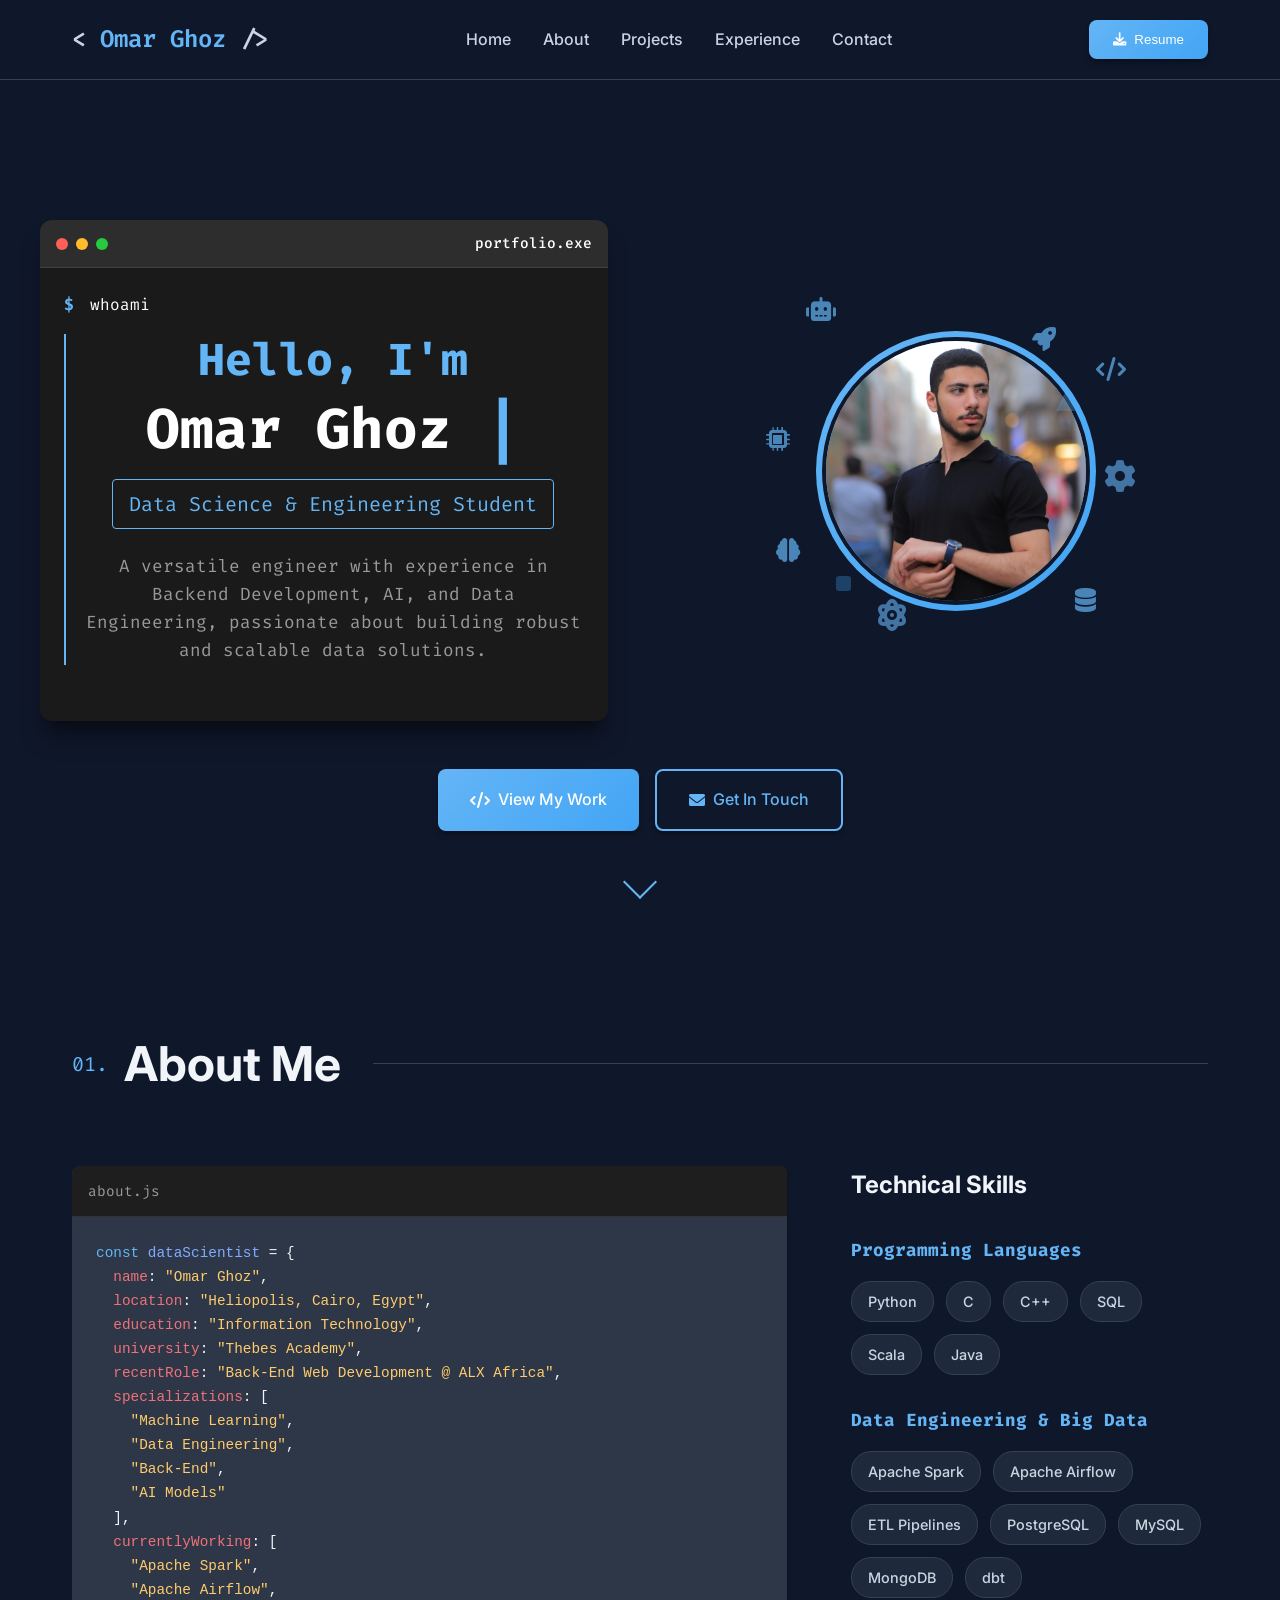
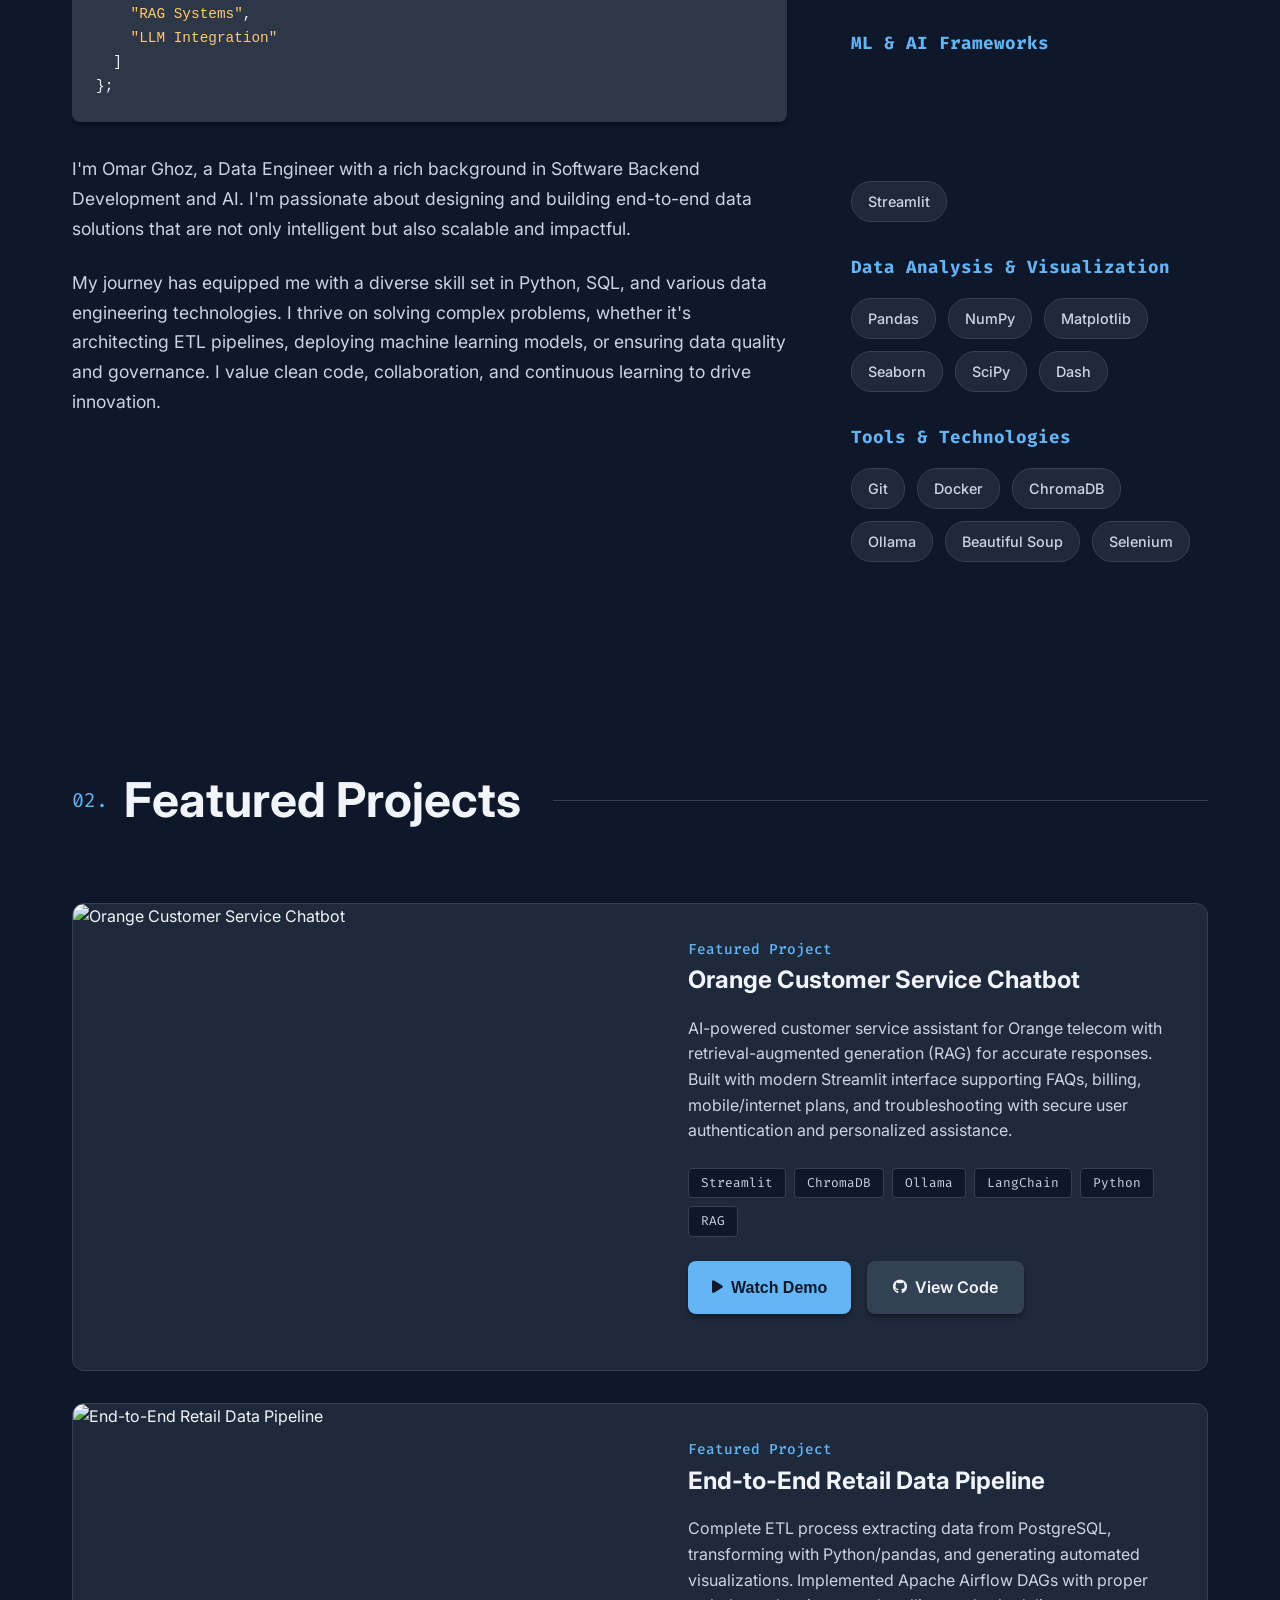
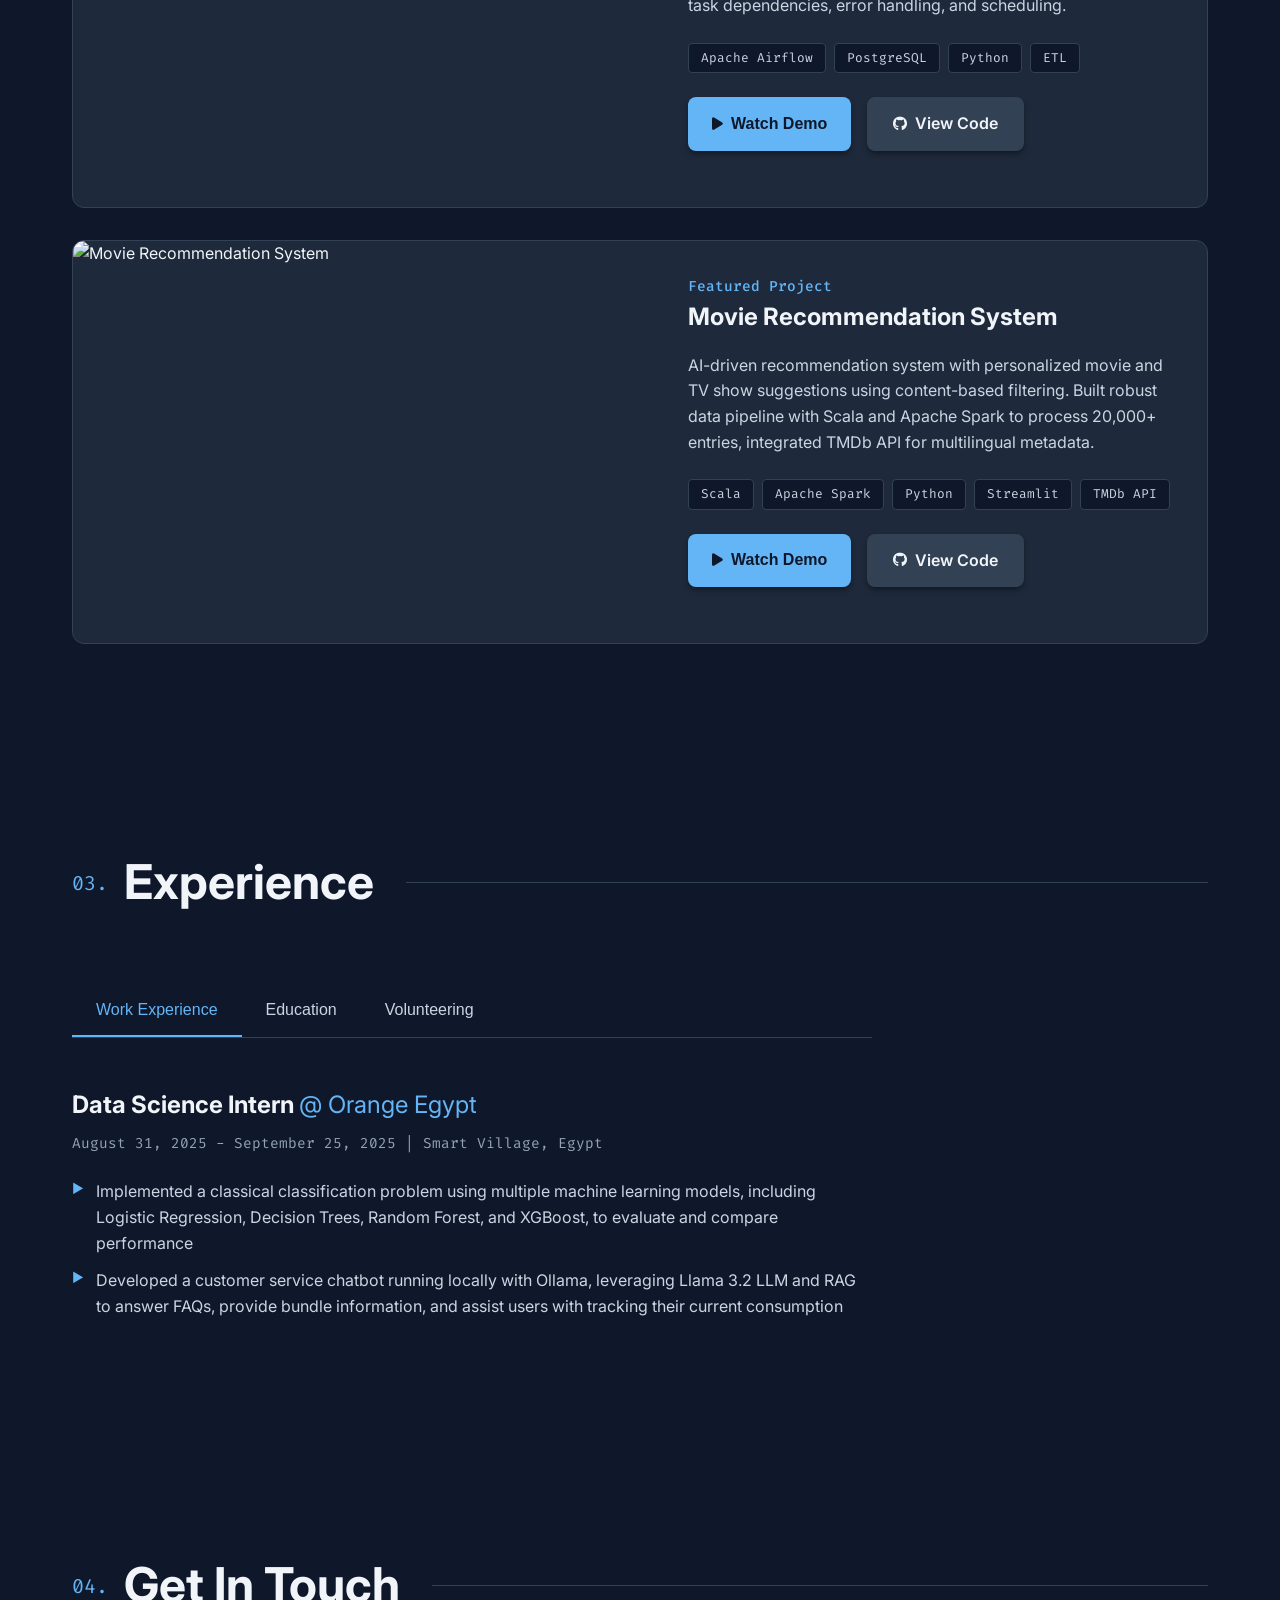
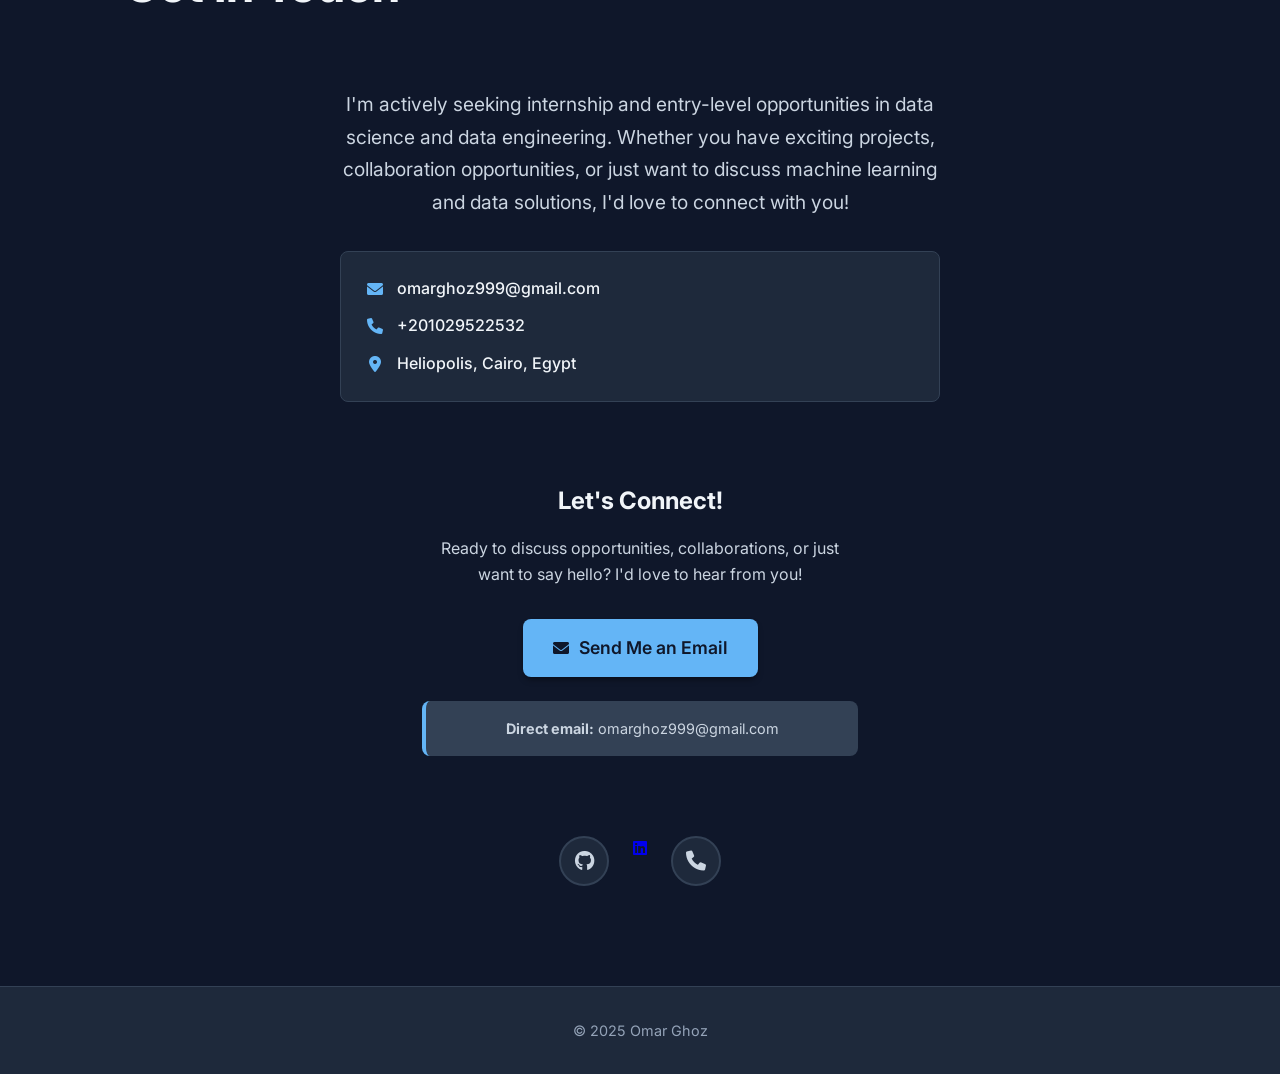
==== commit 2838227b: "Update index.htm" ====
--- a/index.htm
+++ b/index.htm
@@ -2273,7 +2273,7 @@
                 <div class="hero-photo">
                     <div class="photo-container">
                         <div class="photo-frame">
-                            <img src="IMG_0973.jpg" alt="Omar Ghoz" class="profile-photo">
+                            <img src="IMG_0973.JPG" alt="Omar Ghoz" class="profile-photo">
                             <div class="photo-overlay">
                                 <div class="photo-border"></div>
                             </div>
